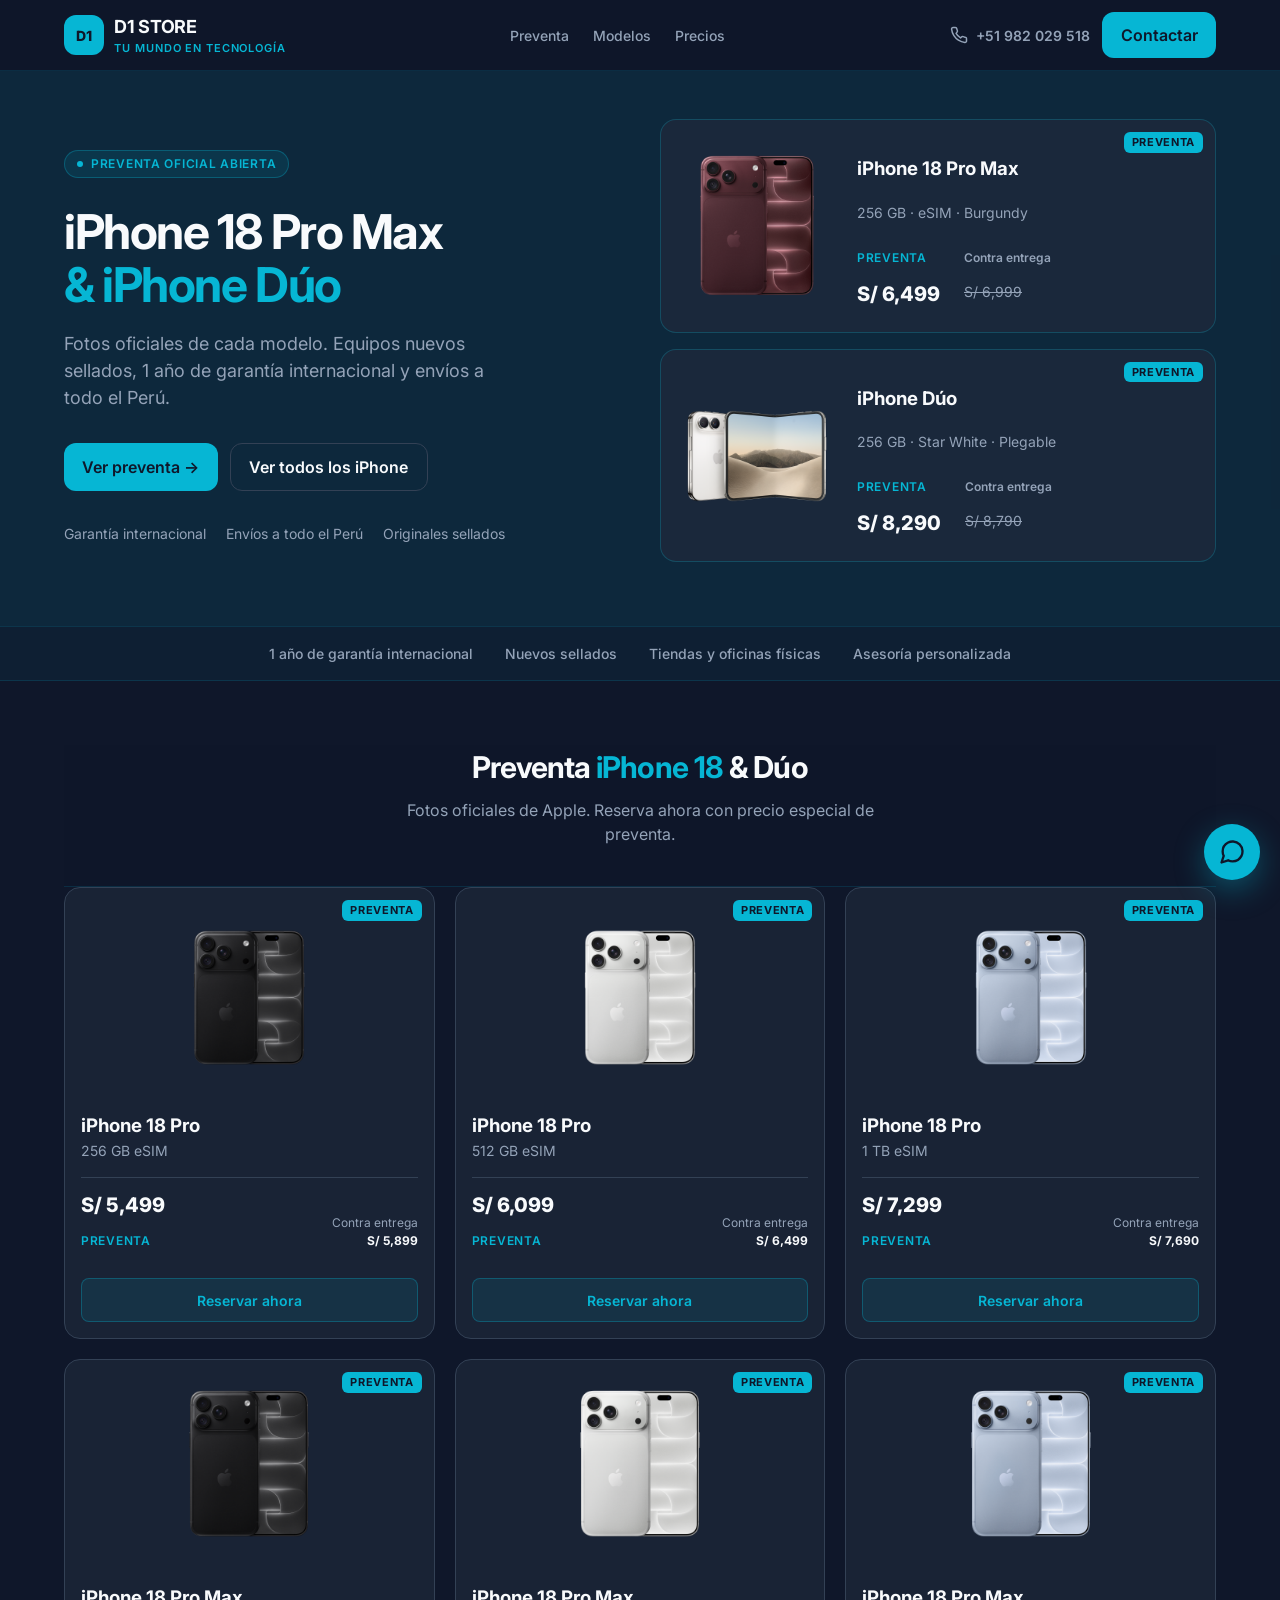
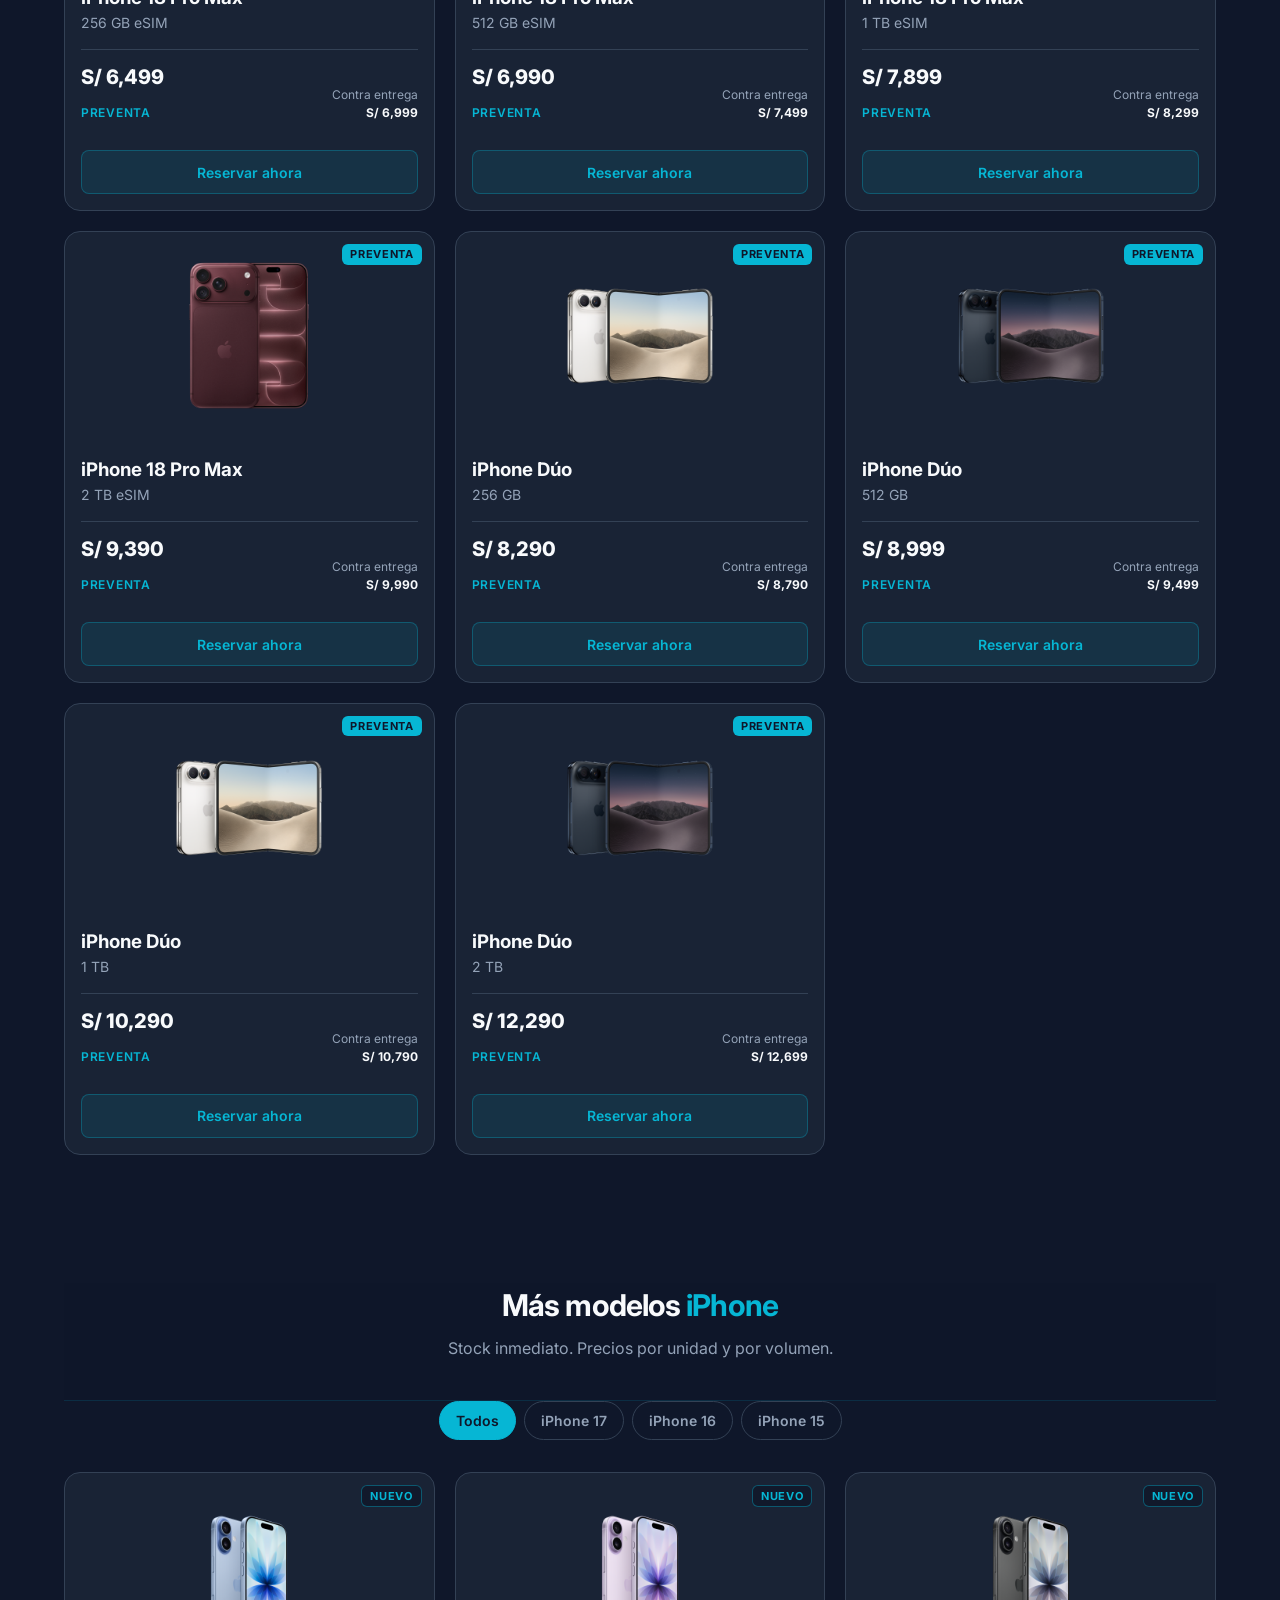
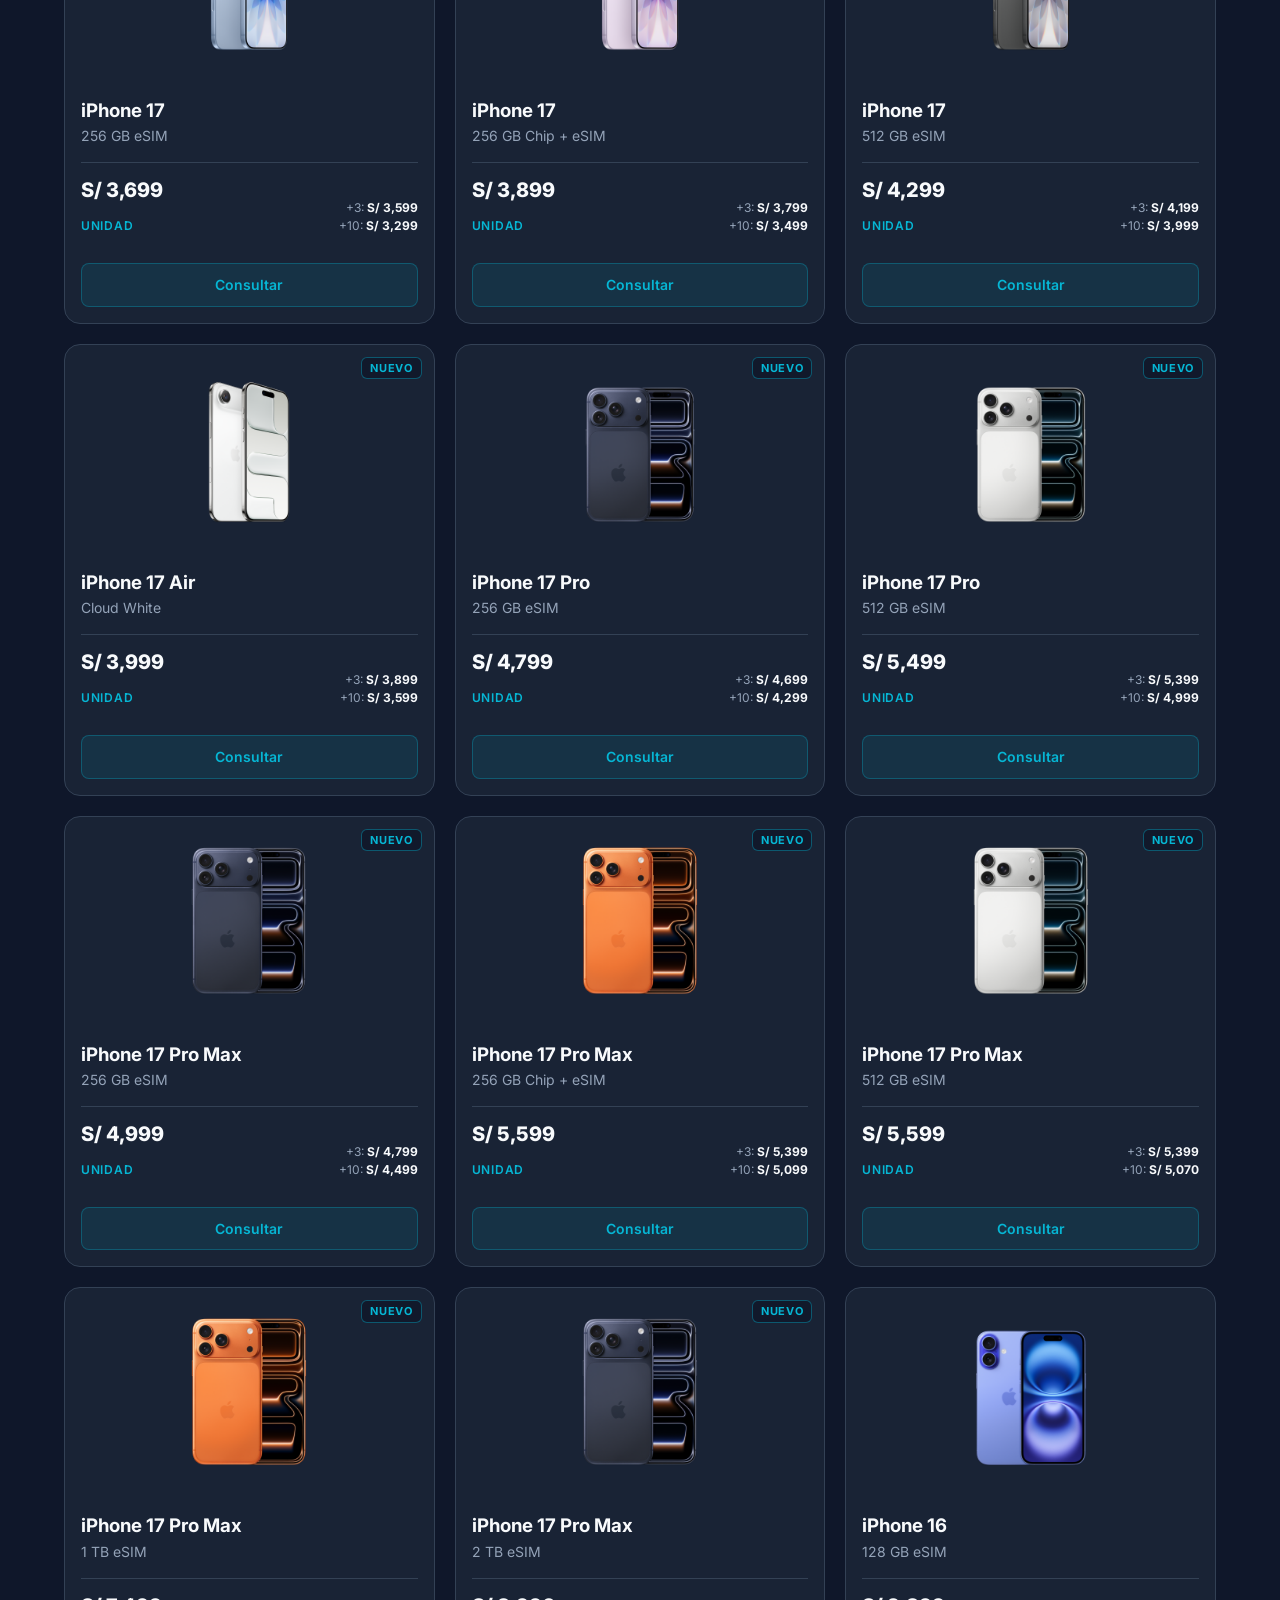
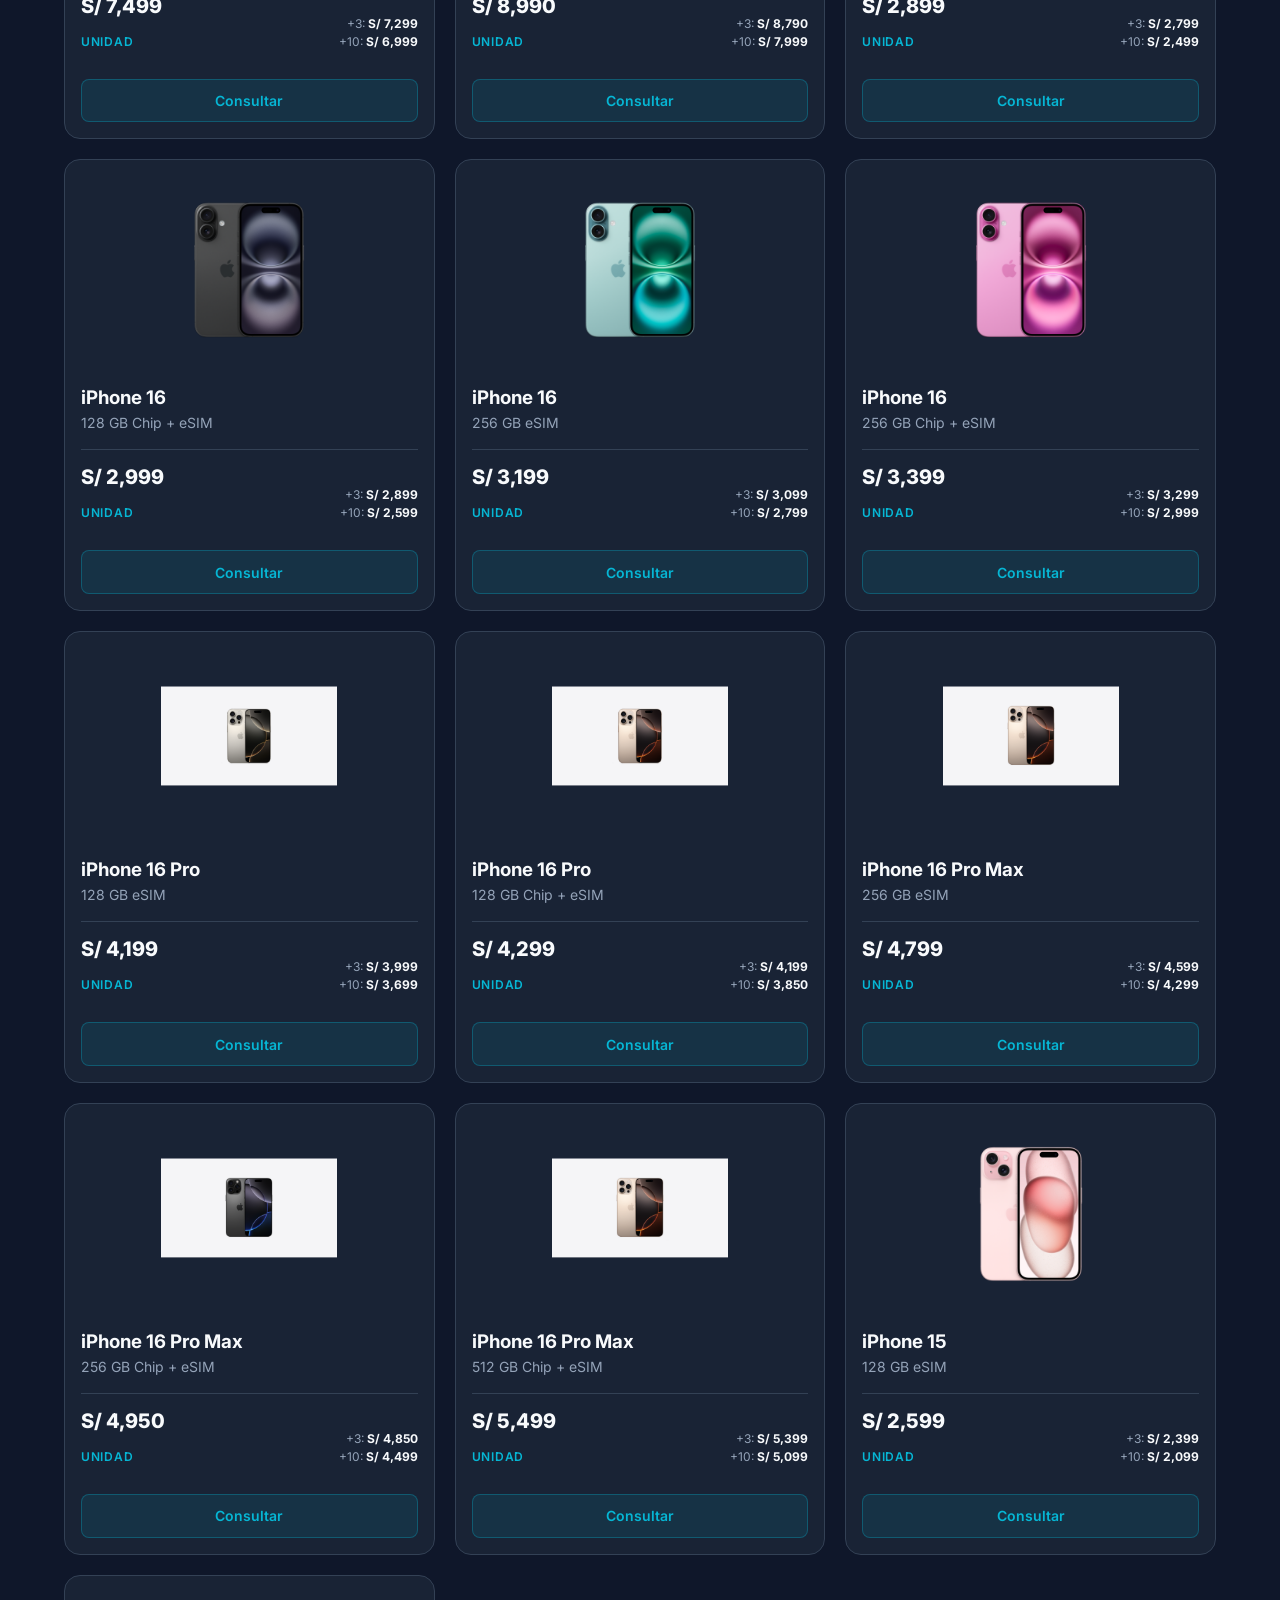
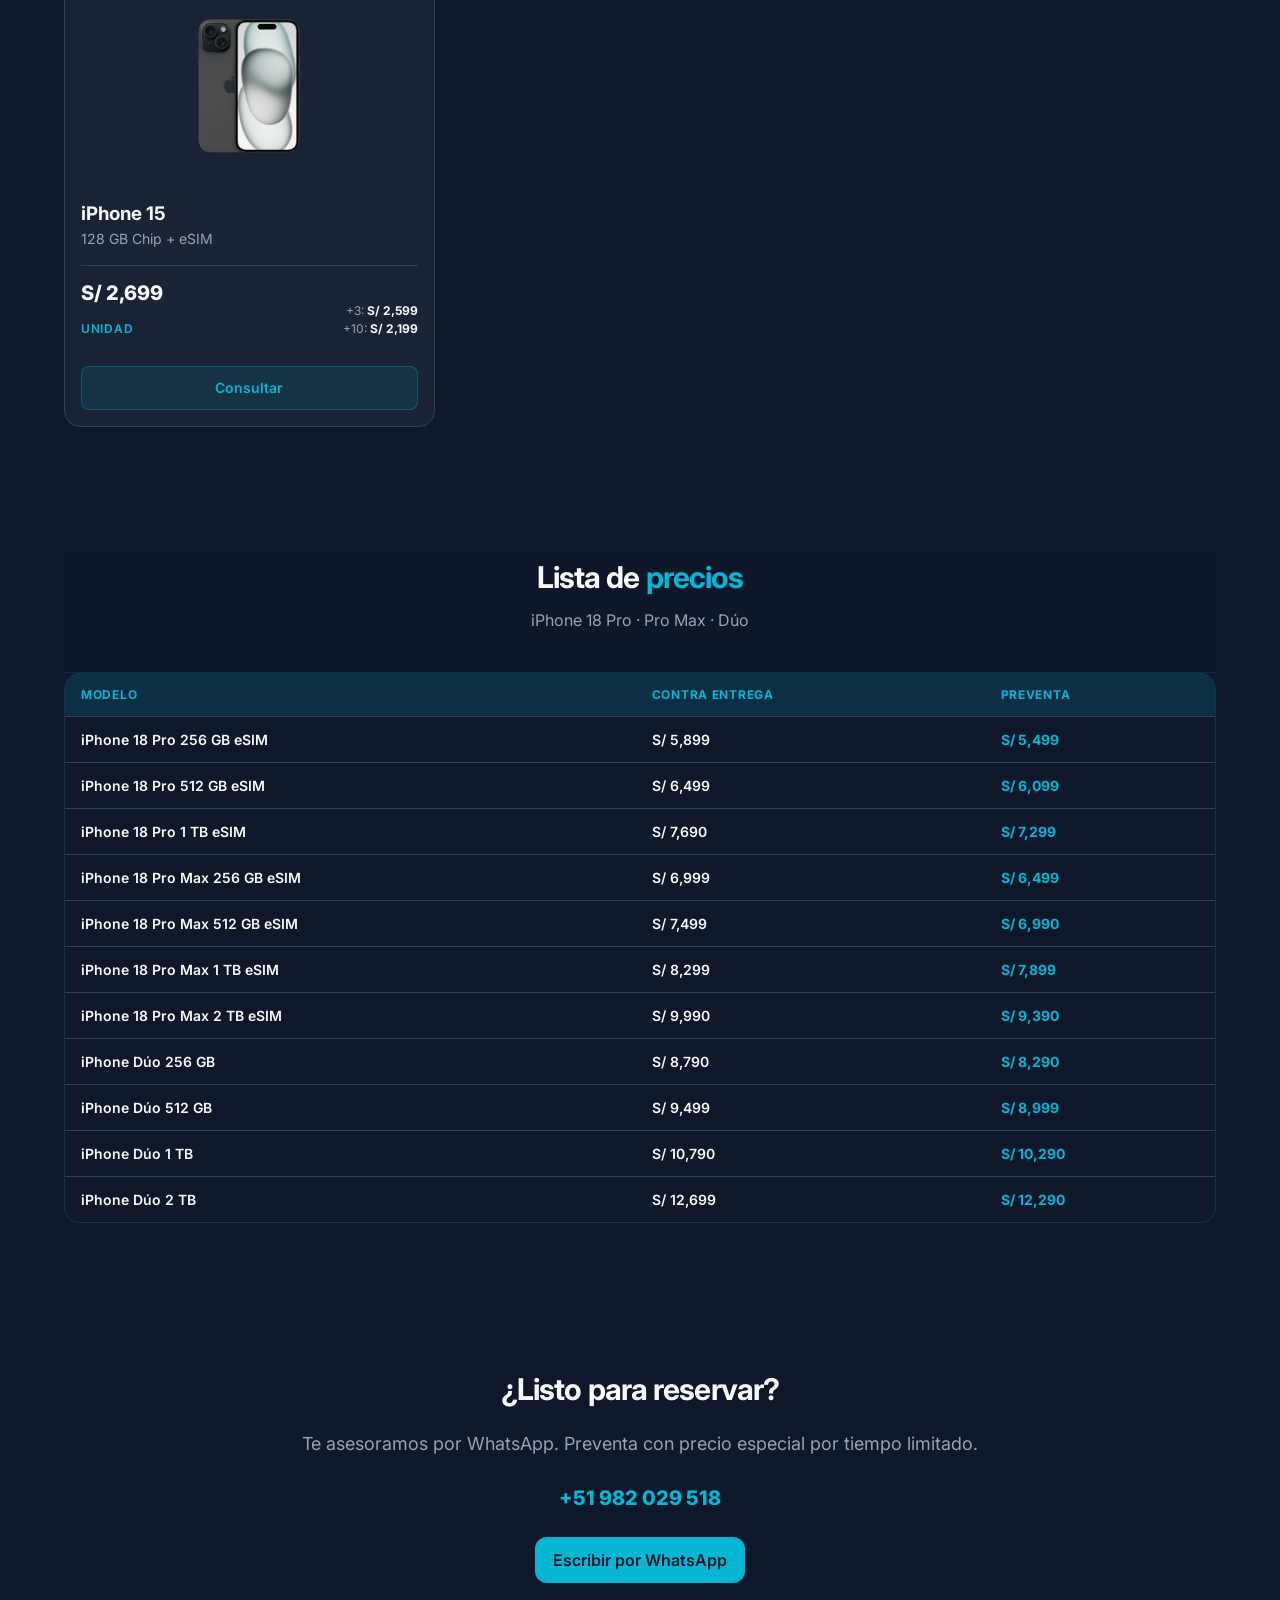
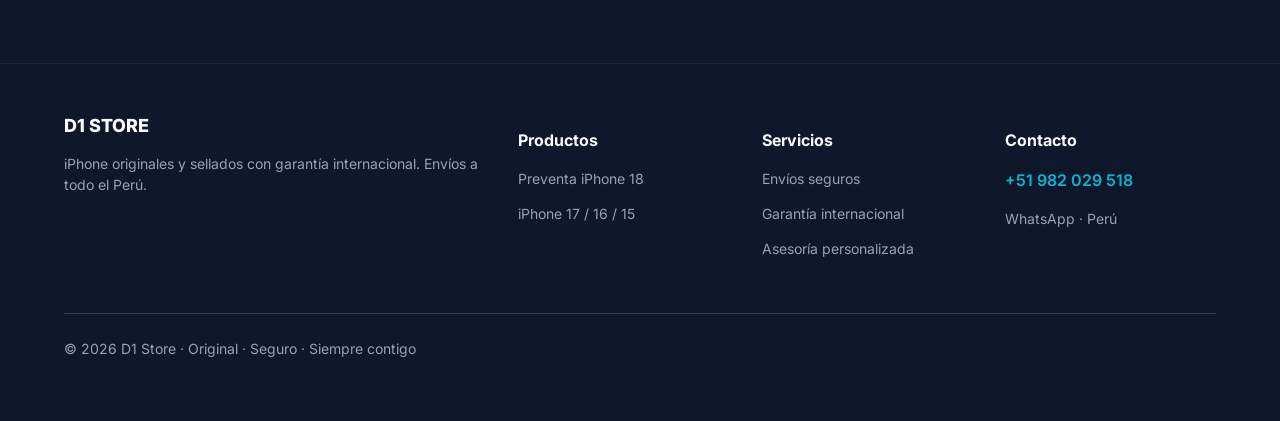
==== docs/index.html @ 34116673 "Publicar D1 Store como sitio estático en GitHub Pages index.html con catálogo, fotos y WhatsApp, lis" ====
<!DOCTYPE html>
<html lang="es">
<head>
  <meta charset="UTF-8" />
  <meta name="viewport" content="width=device-width, initial-scale=1" />
  <title>D1 Store | iPhone oficial</title>
  <meta name="description" content="Preventa iPhone 18 Pro Max e iPhone Dúo. Nuevos sellados, garantía internacional y envíos a todo el Perú." />
  <link rel="icon" href="favicon.svg" />
  <meta property="og:title" content="D1 Store — Preventa iPhone 18" />
  <meta property="og:description" content="Preventa iPhone 18 Pro Max e iPhone Dúo. WhatsApp +51 982 029 518." />
  <meta property="og:image" content="https://alipioralo-ai.github.io/d1-store/og.jpg" />
  <meta property="og:type" content="website" />
  <link rel="preconnect" href="https://fonts.googleapis.com" />
  <link rel="preconnect" href="https://fonts.gstatic.com" crossorigin />
  <link href="https://fonts.googleapis.com/css2?family=Inter:wght@500;600;700;800&display=swap" rel="stylesheet" />
  <style>
    :root {
      --bg: #0f172a;
      --fg: #f8fafc;
      --primary: #06b6d4;
      --muted: #94a3b8;
      --surface: #1e293b;
      --border: #334155;
      --radius: 0.875rem;
    }
    * { box-sizing: border-box; }
    html { scroll-behavior: smooth; }
    body {
      margin: 0;
      background: var(--bg);
      color: var(--fg);
      font-family: Inter, ui-sans-serif, system-ui, sans-serif;
      line-height: 1.5;
    }
    a { color: inherit; text-decoration: none; }
    button { font: inherit; cursor: pointer; }
    img { max-width: 100%; display: block; }
    .wrap { width: min(1152px, calc(100% - 2rem)); margin-inline: auto; }
    header {
      position: sticky; top: 0; z-index: 40;
      border-bottom: 1px solid color-mix(in srgb, var(--primary) 15%, transparent);
      background: color-mix(in srgb, var(--bg) 85%, transparent);
      backdrop-filter: blur(16px);
    }
    nav { display: flex; align-items: center; justify-content: space-between; gap: 1rem; padding: 0.75rem 0; }
    .brand { display: flex; align-items: center; gap: 0.65rem; }
    .logo {
      width: 40px; height: 40px; border-radius: 12px;
      background: var(--primary); color: var(--bg);
      display: grid; place-items: center; font-weight: 800; font-size: 14px;
    }
    .brand strong { display: block; font-size: 1.125rem; letter-spacing: -0.02em; }
    .brand small {
      display: block; font-size: 11px; font-weight: 600;
      letter-spacing: 0.08em; text-transform: uppercase; color: var(--primary);
    }
    .links { display: none; gap: 1.5rem; font-size: 14px; font-weight: 500; color: var(--muted); }
    .links a:hover { color: var(--primary); }
    .nav-right { display: flex; align-items: center; gap: 0.75rem; }
    .phone-link { display: none; align-items: center; gap: 0.5rem; font-size: 14px; font-weight: 600; color: var(--muted); }
    .phone-link:hover { color: var(--primary); }
    .btn {
      display: inline-flex; align-items: center; justify-content: center; gap: 0.5rem;
      border-radius: 12px; padding: 0.7rem 1.15rem; font-weight: 600; border: 0;
    }
    .btn-primary { background: var(--primary); color: var(--bg); }
    .btn-outline { border: 1px solid var(--border); background: transparent; color: var(--fg); }
    .hero { position: relative; overflow: hidden; padding: 3rem 0 4rem; }
    .hero::before {
      content: ""; position: absolute; inset: 0;
      background: color-mix(in srgb, var(--primary) 10%, transparent); pointer-events: none;
    }
    .hero-grid { position: relative; display: grid; gap: 2.5rem; align-items: center; }
    .pill {
      display: inline-flex; align-items: center; gap: 0.5rem;
      border: 1px solid color-mix(in srgb, var(--primary) 30%, transparent);
      background: color-mix(in srgb, var(--primary) 10%, transparent);
      color: var(--primary); border-radius: 999px; padding: 0.25rem 0.75rem;
      font-size: 12px; font-weight: 600; letter-spacing: 0.06em; text-transform: uppercase;
    }
    .dot { width: 6px; height: 6px; border-radius: 50%; background: var(--primary); }
    h1 { font-size: clamp(2rem, 5vw, 3rem); line-height: 1.1; letter-spacing: -0.03em; margin: 1rem 0; }
    h1 span { display: block; color: var(--primary); }
    .lede { max-width: 28rem; color: var(--muted); font-size: 1.125rem; }
    .hero-actions { display: flex; flex-wrap: wrap; gap: 0.75rem; margin: 2rem 0; }
    .trust-list { display: flex; flex-wrap: wrap; gap: 0.5rem 1.25rem; padding: 0; margin: 0; list-style: none; color: var(--muted); font-size: 14px; }
    .trust-list li { display: flex; align-items: center; gap: 0.4rem; }
    .hero-cards { display: grid; gap: 1rem; }
    .hero-card {
      position: relative; overflow: hidden; border-radius: 1rem;
      border: 1px solid color-mix(in srgb, var(--primary) 25%, transparent);
      background: color-mix(in srgb, var(--surface) 80%, transparent);
      display: flex; align-items: center;
    }
    .hero-card img { height: 160px; width: auto; object-fit: contain; padding: 0.75rem; }
    .hero-card .info { padding: 1rem 3rem 1rem 0.25rem; }
    .badge {
      position: absolute; right: 12px; top: 12px; z-index: 2;
      border-radius: 6px; padding: 2px 8px; font-size: 11px; font-weight: 700;
      letter-spacing: 0.06em; text-transform: uppercase; background: var(--primary); color: var(--bg);
    }
    .badge.nuevo {
      background: color-mix(in srgb, var(--bg) 80%, transparent);
      color: var(--primary); border: 1px solid color-mix(in srgb, var(--primary) 40%, transparent);
    }
    .price-row { display: flex; flex-wrap: wrap; gap: 1.5rem; }
    .kicker { font-size: 12px; font-weight: 600; letter-spacing: 0.06em; text-transform: uppercase; color: var(--primary); }
    .price { font-size: 1.25rem; font-weight: 800; margin: 0; }
    .strike { color: var(--muted); text-decoration: line-through; font-size: 14px; }
    .bar {
      border-block: 1px solid color-mix(in srgb, var(--primary) 15%, transparent);
      background: color-mix(in srgb, var(--primary) 5%, transparent);
      padding: 1rem 0;
    }
    .bar-inner { display: flex; flex-wrap: wrap; justify-content: center; gap: 0.75rem 2rem; font-size: 14px; font-weight: 500; color: var(--muted); }
    .bar-inner span { display: flex; align-items: center; gap: 0.5rem; }
    section { padding: 4rem 0; }
    .center { text-align: center; }
    h2 { font-size: 1.875rem; letter-spacing: -0.03em; margin: 0 0 0.5rem; }
    h2 span { color: var(--primary); }
    .sub { color: var(--muted); max-width: 32rem; margin: 0 auto 2.5rem; }
    .grid { display: grid; grid-template-columns: 1fr; gap: 1.25rem; }
    .card {
      position: relative; display: flex; flex-direction: column;
      overflow: hidden; border-radius: 1rem; border: 1px solid var(--border);
      background: color-mix(in srgb, var(--surface) 70%, transparent);
    }
    .card:hover { border-color: color-mix(in srgb, var(--primary) 40%, transparent); }
    .card-img { height: 208px; display: grid; place-items: center; }
    .card-img img { height: 176px; width: auto; object-fit: contain; }
    .card-body { padding: 1rem; display: flex; flex-direction: column; flex: 1; }
    .card h3 { margin: 0; }
    .card .spec { color: var(--muted); font-size: 14px; margin: 0 0 1rem; }
    .card-foot {
      margin-top: auto; display: flex; justify-content: space-between; align-items: flex-end;
      border-top: 1px solid var(--border); padding-top: 0.75rem;
    }
    .tiny { font-size: 12px; color: var(--muted); text-align: right; }
    .consult {
      margin-top: 1rem; display: block; text-align: center; border-radius: 8px; padding: 0.65rem;
      border: 1px solid color-mix(in srgb, var(--primary) 30%, transparent);
      background: color-mix(in srgb, var(--primary) 10%, transparent);
      color: var(--primary); font-size: 14px; font-weight: 600;
    }
    .consult:hover { background: var(--primary); color: var(--bg); }
    .tabs { display: flex; flex-wrap: wrap; justify-content: center; gap: 0.5rem; margin-bottom: 2rem; }
    .tab {
      border-radius: 999px; padding: 0.5rem 1rem; font-size: 14px; font-weight: 600;
      border: 1px solid var(--border); background: transparent; color: var(--muted);
    }
    .tab.on { background: var(--primary); color: var(--bg); border-color: var(--primary); }
    .table-wrap { overflow-x: auto; border-radius: 1rem; border: 1px solid color-mix(in srgb, var(--primary) 20%, transparent); }
    table { width: 100%; min-width: 640px; border-collapse: collapse; text-align: left; font-size: 14px; }
    th {
      background: color-mix(in srgb, var(--primary) 15%, transparent);
      color: var(--primary); text-transform: uppercase; letter-spacing: 0.06em; font-size: 12px;
      padding: 0.75rem 1rem;
    }
    td { padding: 0.75rem 1rem; border-top: 1px solid var(--border); color: var(--muted); }
    td.strong { color: var(--fg); font-weight: 600; }
    td.cyan { color: var(--primary); font-weight: 700; }
    .cta { text-align: center; padding: 5rem 1rem; }
    .cta p { color: var(--muted); font-size: 1.125rem; }
    .wa-big { display: inline-flex; align-items: center; gap: 0.5rem; font-size: 1.25rem; font-weight: 800; color: var(--primary); margin: 0.5rem 0 1.5rem; }
    footer { border-top: 1px solid color-mix(in srgb, var(--primary) 10%, transparent); padding: 3rem 0; }
    .foot { display: grid; gap: 2rem; }
    footer .muted { color: var(--muted); font-size: 14px; }
    .copy { margin-top: 2.5rem; padding-top: 1.5rem; border-top: 1px solid var(--border); color: var(--muted); font-size: 14px; }
    .float {
      position: fixed; right: 1.25rem; bottom: 1.25rem; z-index: 50;
      width: 56px; height: 56px; border-radius: 50%;
      background: var(--primary); color: var(--bg);
      display: grid; place-items: center; box-shadow: 0 10px 30px color-mix(in srgb, var(--primary) 35%, transparent);
    }
    .icon { width: 18px; height: 18px; fill: none; stroke: currentColor; stroke-width: 2; stroke-linecap: round; stroke-linejoin: round; }
    @media (min-width: 640px) {
      .grid { grid-template-columns: 1fr 1fr; }
      .hero-card img { height: 192px; }
    }
    @media (min-width: 768px) {
      .links, .phone-link { display: flex; }
      .foot { grid-template-columns: 2fr 1fr 1fr 1fr; }
    }
    @media (min-width: 1024px) {
      .hero-grid { grid-template-columns: 1fr 1fr; }
      .grid { grid-template-columns: 1fr 1fr 1fr; }
    }
    @media (prefers-reduced-motion: reduce) {
      html { scroll-behavior: auto; }
    }
  </style>
</head>
<body>
  <header>
    <nav class="wrap">
      <a class="brand" href="#inicio">
        <span class="logo">D1</span>
        <span>
          <strong>D1 STORE</strong>
          <small>Tu mundo en tecnología</small>
        </span>
      </a>
      <div class="links">
        <a href="#preventa">Preventa</a>
        <a href="#modelos">Modelos</a>
        <a href="#precios">Precios</a>
      </div>
      <div class="nav-right">
        <a class="phone-link" href="https://wa.me/51982029518?text=Hola%2C%20quiero%20informaci%C3%B3n%20sobre%20la%20preventa%20del%20iPhone%2018%20Pro%20Max%20%2F%20iPhone%20D%C3%BAo" target="_blank" rel="noopener">
          <svg class="icon" viewBox="0 0 24 24"><path d="M22 16.92v3a2 2 0 0 1-2.18 2 19.79 19.79 0 0 1-8.63-3.07 19.5 19.5 0 0 1-6-6 19.79 19.79 0 0 1-3.07-8.67A2 2 0 0 1 4.11 2h3a2 2 0 0 1 2 1.72c.13.81.36 1.6.7 2.34a2 2 0 0 1-.45 2.11L8.09 9.91a16 16 0 0 0 6 6l1.27-1.27a2 2 0 0 1 2.11-.45c.74.34 1.53.57 2.34.7A2 2 0 0 1 22 16.92z"/></svg>
          +51 982 029 518
        </a>
        <a class="btn btn-primary" href="https://wa.me/51982029518?text=Hola%2C%20quiero%20informaci%C3%B3n%20sobre%20la%20preventa%20del%20iPhone%2018%20Pro%20Max%20%2F%20iPhone%20D%C3%BAo" target="_blank" rel="noopener">Contactar</a>
      </div>
    </nav>
  </header>

  <section class="hero" id="inicio">
    <div class="wrap hero-grid">
      <div>
        <p class="pill"><span class="dot"></span> Preventa oficial abierta</p>
        <h1>iPhone 18 Pro Max<span>& iPhone Dúo</span></h1>
        <p class="lede">Fotos oficiales de cada modelo. Equipos nuevos sellados, 1 año de garantía internacional y envíos a todo el Perú.</p>
        <div class="hero-actions">
          <a class="btn btn-primary" href="#preventa">Ver preventa →</a>
          <a class="btn btn-outline" href="#modelos">Ver todos los iPhone</a>
        </div>
        <ul class="trust-list">
          <li>Garantía internacional</li>
          <li>Envíos a todo el Perú</li>
          <li>Originales sellados</li>
        </ul>
      </div>
      <div class="hero-cards">
        <article class="hero-card">
          <span class="badge">Preventa</span>
          <img src="phones/18-pro-max-burgundy.png" alt="iPhone 18 Pro Max burgundy" />
          <div class="info">
            <h3>iPhone 18 Pro Max</h3>
            <p class="spec" style="color:var(--muted);font-size:14px">256 GB · eSIM · Burgundy</p>
            <div class="price-row">
              <div><p class="kicker">Preventa</p><p class="price">S/ 6,499</p></div>
              <div><p class="kicker" style="color:var(--muted);text-transform:none;letter-spacing:0">Contra entrega</p><p class="strike">S/ 6,999</p></div>
            </div>
          </div>
        </article>
        <article class="hero-card">
          <span class="badge">Preventa</span>
          <img src="phones/duo-star-white.png" alt="iPhone Dúo Star White" />
          <div class="info">
            <h3>iPhone Dúo</h3>
            <p class="spec" style="color:var(--muted);font-size:14px">256 GB · Star White · Plegable</p>
            <div class="price-row">
              <div><p class="kicker">Preventa</p><p class="price">S/ 8,290</p></div>
              <div><p class="kicker" style="color:var(--muted);text-transform:none;letter-spacing:0">Contra entrega</p><p class="strike">S/ 8,790</p></div>
            </div>
          </div>
        </article>
      </div>
    </div>
  </section>

  <div class="bar">
    <div class="wrap bar-inner">
      <span>1 año de garantía internacional</span>
      <span>Nuevos sellados</span>
      <span>Tiendas y oficinas físicas</span>
      <span>Asesoría personalizada</span>
    </div>
  </div>

  <section id="preventa">
    <div class="wrap">
      <header class="center">
        <h2>Preventa <span>iPhone 18</span> & Dúo</h2>
        <p class="sub">Fotos oficiales de Apple. Reserva ahora con precio especial de preventa.</p>
      </header>
      <div class="grid" id="preventa-grid"></div>
    </div>
  </section>

  <section id="modelos" style="background:var(--bg)">
    <div class="wrap">
      <header class="center">
        <h2>Más modelos <span>iPhone</span></h2>
        <p class="sub">Stock inmediato. Precios por unidad y por volumen.</p>
      </header>
      <div class="tabs" id="tabs">
        <button class="tab on" data-tab="all" type="button">Todos</button>
        <button class="tab" data-tab="17" type="button">iPhone 17</button>
        <button class="tab" data-tab="16" type="button">iPhone 16</button>
        <button class="tab" data-tab="15" type="button">iPhone 15</button>
      </div>
      <div class="grid" id="catalog-grid"></div>
    </div>
  </section>

  <section id="precios">
    <div class="wrap">
      <header class="center">
        <h2>Lista de <span>precios</span></h2>
        <p class="sub">iPhone 18 Pro · Pro Max · Dúo</p>
      </header>
      <div class="table-wrap">
        <table>
          <thead>
            <tr><th>Modelo</th><th>Contra entrega</th><th>Preventa</th></tr>
          </thead>
          <tbody id="price-rows"></tbody>
        </table>
      </div>
    </div>
  </section>

  <section class="cta" id="contacto">
    <h2>¿Listo para reservar?</h2>
    <p>Te asesoramos por WhatsApp. Preventa con precio especial por tiempo limitado.</p>
    <a class="wa-big" href="https://wa.me/51982029518?text=Hola%2C%20quiero%20informaci%C3%B3n%20sobre%20la%20preventa%20del%20iPhone%2018%20Pro%20Max%20%2F%20iPhone%20D%C3%BAo" target="_blank" rel="noopener">+51 982 029 518</a>
    <div>
      <a class="btn btn-primary" href="https://wa.me/51982029518?text=Hola%2C%20quiero%20informaci%C3%B3n%20sobre%20la%20preventa%20del%20iPhone%2018%20Pro%20Max%20%2F%20iPhone%20D%C3%BAo" target="_blank" rel="noopener">Escribir por WhatsApp</a>
    </div>
  </section>

  <footer>
    <div class="wrap">
      <div class="foot">
        <div>
          <p style="font-size:1.125rem;font-weight:800;margin:0 0 0.5rem">D1 STORE</p>
          <p class="muted">iPhone originales y sellados con garantía internacional. Envíos a todo el Perú.</p>
        </div>
        <div>
          <p style="font-weight:700">Productos</p>
          <p class="muted"><a href="#preventa">Preventa iPhone 18</a></p>
          <p class="muted"><a href="#modelos">iPhone 17 / 16 / 15</a></p>
        </div>
        <div>
          <p style="font-weight:700">Servicios</p>
          <p class="muted">Envíos seguros</p>
          <p class="muted">Garantía internacional</p>
          <p class="muted">Asesoría personalizada</p>
        </div>
        <div>
          <p style="font-weight:700">Contacto</p>
          <p><a href="https://wa.me/51982029518?text=Hola%2C%20quiero%20informaci%C3%B3n%20sobre%20la%20preventa%20del%20iPhone%2018%20Pro%20Max%20%2F%20iPhone%20D%C3%BAo" target="_blank" rel="noopener" style="color:var(--primary);font-weight:600">+51 982 029 518</a></p>
          <p class="muted">WhatsApp · Perú</p>
        </div>
      </div>
      <p class="copy">© 2026 D1 Store · Original · Seguro · Siempre contigo</p>
    </div>
  </footer>

  <a class="float" href="https://wa.me/51982029518?text=Hola%2C%20quiero%20informaci%C3%B3n%20sobre%20la%20preventa%20del%20iPhone%2018%20Pro%20Max%20%2F%20iPhone%20D%C3%BAo" target="_blank" rel="noopener" aria-label="WhatsApp +51 982 029 518">
    <svg class="icon" style="width:28px;height:28px" viewBox="0 0 24 24"><path d="M21 11.5a8.38 8.38 0 0 1-.9 3.8 8.5 8.5 0 0 1-7.6 4.7 8.38 8.38 0 0 1-3.8-.9L3 21l1.9-5.7a8.38 8.38 0 0 1-.9-3.8 8.5 8.5 0 0 1 4.7-7.6 8.38 8.38 0 0 1 3.8-.9h.5a8.48 8.48 0 0 1 8 8v.5z"/></svg>
  </a>

  <script>
    const PRODUCTS = [
      { series:"18", name:"iPhone 18 Pro", storage:"256 GB eSIM", image:"phones/18-pro-black.png", tag:"preventa", preventa:5499, contra:5899 },
      { series:"18", name:"iPhone 18 Pro", storage:"512 GB eSIM", image:"phones/18-pro-silver.png", tag:"preventa", preventa:6099, contra:6499 },
      { series:"18", name:"iPhone 18 Pro", storage:"1 TB eSIM", image:"phones/18-pro-glacier.png", tag:"preventa", preventa:7299, contra:7690 },
      { series:"18", name:"iPhone 18 Pro Max", storage:"256 GB eSIM", image:"phones/18-pro-max-black.png", tag:"preventa", preventa:6499, contra:6999 },
      { series:"18", name:"iPhone 18 Pro Max", storage:"512 GB eSIM", image:"phones/18-pro-max-silver.png", tag:"preventa", preventa:6990, contra:7499 },
      { series:"18", name:"iPhone 18 Pro Max", storage:"1 TB eSIM", image:"phones/18-pro-max-glacier.png", tag:"preventa", preventa:7899, contra:8299 },
      { series:"18", name:"iPhone 18 Pro Max", storage:"2 TB eSIM", image:"phones/18-pro-max-burgundy.png", tag:"preventa", preventa:9390, contra:9990 },
      { series:"duo", name:"iPhone Dúo", storage:"256 GB", image:"phones/duo-star-white.png", tag:"preventa", preventa:8290, contra:8790 },
      { series:"duo", name:"iPhone Dúo", storage:"512 GB", image:"phones/duo-night-sky.png", tag:"preventa", preventa:8999, contra:9499 },
      { series:"duo", name:"iPhone Dúo", storage:"1 TB", image:"phones/duo-star-white.png", tag:"preventa", preventa:10290, contra:10790 },
      { series:"duo", name:"iPhone Dúo", storage:"2 TB", image:"phones/duo-night-sky.png", tag:"preventa", preventa:12290, contra:12699 },
      { series:"17", name:"iPhone 17", storage:"256 GB eSIM", image:"phones/17-mistblue.png", tag:"nuevo", unit:3699, bulk3:3599, bulk10:3299 },
      { series:"17", name:"iPhone 17", storage:"256 GB Chip + eSIM", image:"phones/17-lavender.png", tag:"nuevo", unit:3899, bulk3:3799, bulk10:3499 },
      { series:"17", name:"iPhone 17", storage:"512 GB eSIM", image:"phones/17-black.png", tag:"nuevo", unit:4299, bulk3:4199, bulk10:3999 },
      { series:"17", name:"iPhone 17 Air", storage:"Cloud White", image:"phones/17-air-white.png", tag:"nuevo", unit:3999, bulk3:3899, bulk10:3599 },
      { series:"17", name:"iPhone 17 Pro", storage:"256 GB eSIM", image:"phones/17-pro-blue.png", tag:"nuevo", unit:4799, bulk3:4699, bulk10:4299 },
      { series:"17", name:"iPhone 17 Pro", storage:"512 GB eSIM", image:"phones/17-pro-silver.png", tag:"nuevo", unit:5499, bulk3:5399, bulk10:4999 },
      { series:"17", name:"iPhone 17 Pro Max", storage:"256 GB eSIM", image:"phones/17-pro-max-blue.png", tag:"nuevo", unit:4999, bulk3:4799, bulk10:4499 },
      { series:"17", name:"iPhone 17 Pro Max", storage:"256 GB Chip + eSIM", image:"phones/17-pro-max-orange.png", tag:"nuevo", unit:5599, bulk3:5399, bulk10:5099 },
      { series:"17", name:"iPhone 17 Pro Max", storage:"512 GB eSIM", image:"phones/17-pro-max-silver.png", tag:"nuevo", unit:5599, bulk3:5399, bulk10:5070 },
      { series:"17", name:"iPhone 17 Pro Max", storage:"1 TB eSIM", image:"phones/17-pro-max-orange.png", tag:"nuevo", unit:7499, bulk3:7299, bulk10:6999 },
      { series:"17", name:"iPhone 17 Pro Max", storage:"2 TB eSIM", image:"phones/17-pro-max-blue.png", tag:"nuevo", unit:8990, bulk3:8790, bulk10:7999 },
      { series:"16", name:"iPhone 16", storage:"128 GB eSIM", image:"phones/16-ultramarine.png", unit:2899, bulk3:2799, bulk10:2499 },
      { series:"16", name:"iPhone 16", storage:"128 GB Chip + eSIM", image:"phones/16-black.png", unit:2999, bulk3:2899, bulk10:2599 },
      { series:"16", name:"iPhone 16", storage:"256 GB eSIM", image:"phones/16-teal.png", unit:3199, bulk3:3099, bulk10:2799 },
      { series:"16", name:"iPhone 16", storage:"256 GB Chip + eSIM", image:"phones/16-pink.png", unit:3399, bulk3:3299, bulk10:2999 },
      { series:"16", name:"iPhone 16 Pro", storage:"128 GB eSIM", image:"phones/16-pro-natural.png", unit:4199, bulk3:3999, bulk10:3699 },
      { series:"16", name:"iPhone 16 Pro", storage:"128 GB Chip + eSIM", image:"phones/16-pro-desert.png", unit:4299, bulk3:4199, bulk10:3850 },
      { series:"16", name:"iPhone 16 Pro Max", storage:"256 GB eSIM", image:"phones/16-pro-max-desert.png", unit:4799, bulk3:4599, bulk10:4299 },
      { series:"16", name:"iPhone 16 Pro Max", storage:"256 GB Chip + eSIM", image:"phones/16-pro-max-black.png", unit:4950, bulk3:4850, bulk10:4499 },
      { series:"16", name:"iPhone 16 Pro Max", storage:"512 GB Chip + eSIM", image:"phones/16-pro-max-desert.png", unit:5499, bulk3:5399, bulk10:5099 },
      { series:"15", name:"iPhone 15", storage:"128 GB eSIM", image:"phones/15-pink.png", unit:2599, bulk3:2399, bulk10:2099 },
      { series:"15", name:"iPhone 15", storage:"128 GB Chip + eSIM", image:"phones/15-black.png", unit:2699, bulk3:2599, bulk10:2199 }
    ];

    const soles = (n) => "S/ " + n.toLocaleString("es-PE");
    const wa = (p) => "https://wa.me/51982029518?text=" + encodeURIComponent("Hola, quiero consultar " + p.name + " " + p.storage);

    function card(p) {
      const badge = p.tag ? `<span class="badge${p.tag === "nuevo" ? " nuevo" : ""}">${p.tag === "preventa" ? "Preventa" : "Nuevo"}</span>` : "";
      const main = p.preventa ?? p.unit ?? 0;
      const label = p.preventa ? "Preventa" : "Unidad";
      const extra = p.contra
        ? `Contra entrega<br><strong style="color:var(--fg)">${soles(p.contra)}</strong>`
        : (p.bulk3 && p.bulk10 ? `+3: <strong style="color:var(--fg)">${soles(p.bulk3)}</strong><br>+10: <strong style="color:var(--fg)">${soles(p.bulk10)}</strong>` : "");
      return `<article class="card">${badge}
        <div class="card-img"><img src="${p.image}" alt="${p.name} ${p.storage}"></div>
        <div class="card-body">
          <h3>${p.name}</h3>
          <p class="spec">${p.storage}</p>
          <div class="card-foot">
            <div><p class="price">${soles(main)}</p><p class="kicker">${label}</p></div>
            <p class="tiny">${extra}</p>
          </div>
          <a class="consult" href="${wa(p)}" target="_blank" rel="noopener">${p.preventa ? "Reservar ahora" : "Consultar"}</a>
        </div>
      </article>`;
    }

    document.getElementById("preventa-grid").innerHTML = PRODUCTS.filter((p) => p.series === "18" || p.series === "duo").map(card).join("");

    const catalog = PRODUCTS.filter((p) => p.series === "17" || p.series === "16" || p.series === "15");
    const catalogGrid = document.getElementById("catalog-grid");
    function renderCatalog(tab) {
      catalogGrid.innerHTML = catalog.filter((p) => tab === "all" || p.series === tab).map(card).join("");
    }
    renderCatalog("all");
    document.getElementById("tabs").addEventListener("click", (e) => {
      const btn = e.target.closest(".tab");
      if (!btn) return;
      document.querySelectorAll(".tab").forEach((t) => t.classList.toggle("on", t === btn));
      renderCatalog(btn.dataset.tab);
    });

    document.getElementById("price-rows").innerHTML = PRODUCTS.filter((p) => p.preventa && p.contra).map((p) =>
      `<tr><td class="strong">${p.name} ${p.storage}</td><td class="strong">${soles(p.contra)}</td><td class="cyan">${soles(p.preventa)}</td></tr>`
    ).join("");
  </script>
</body>
</html>
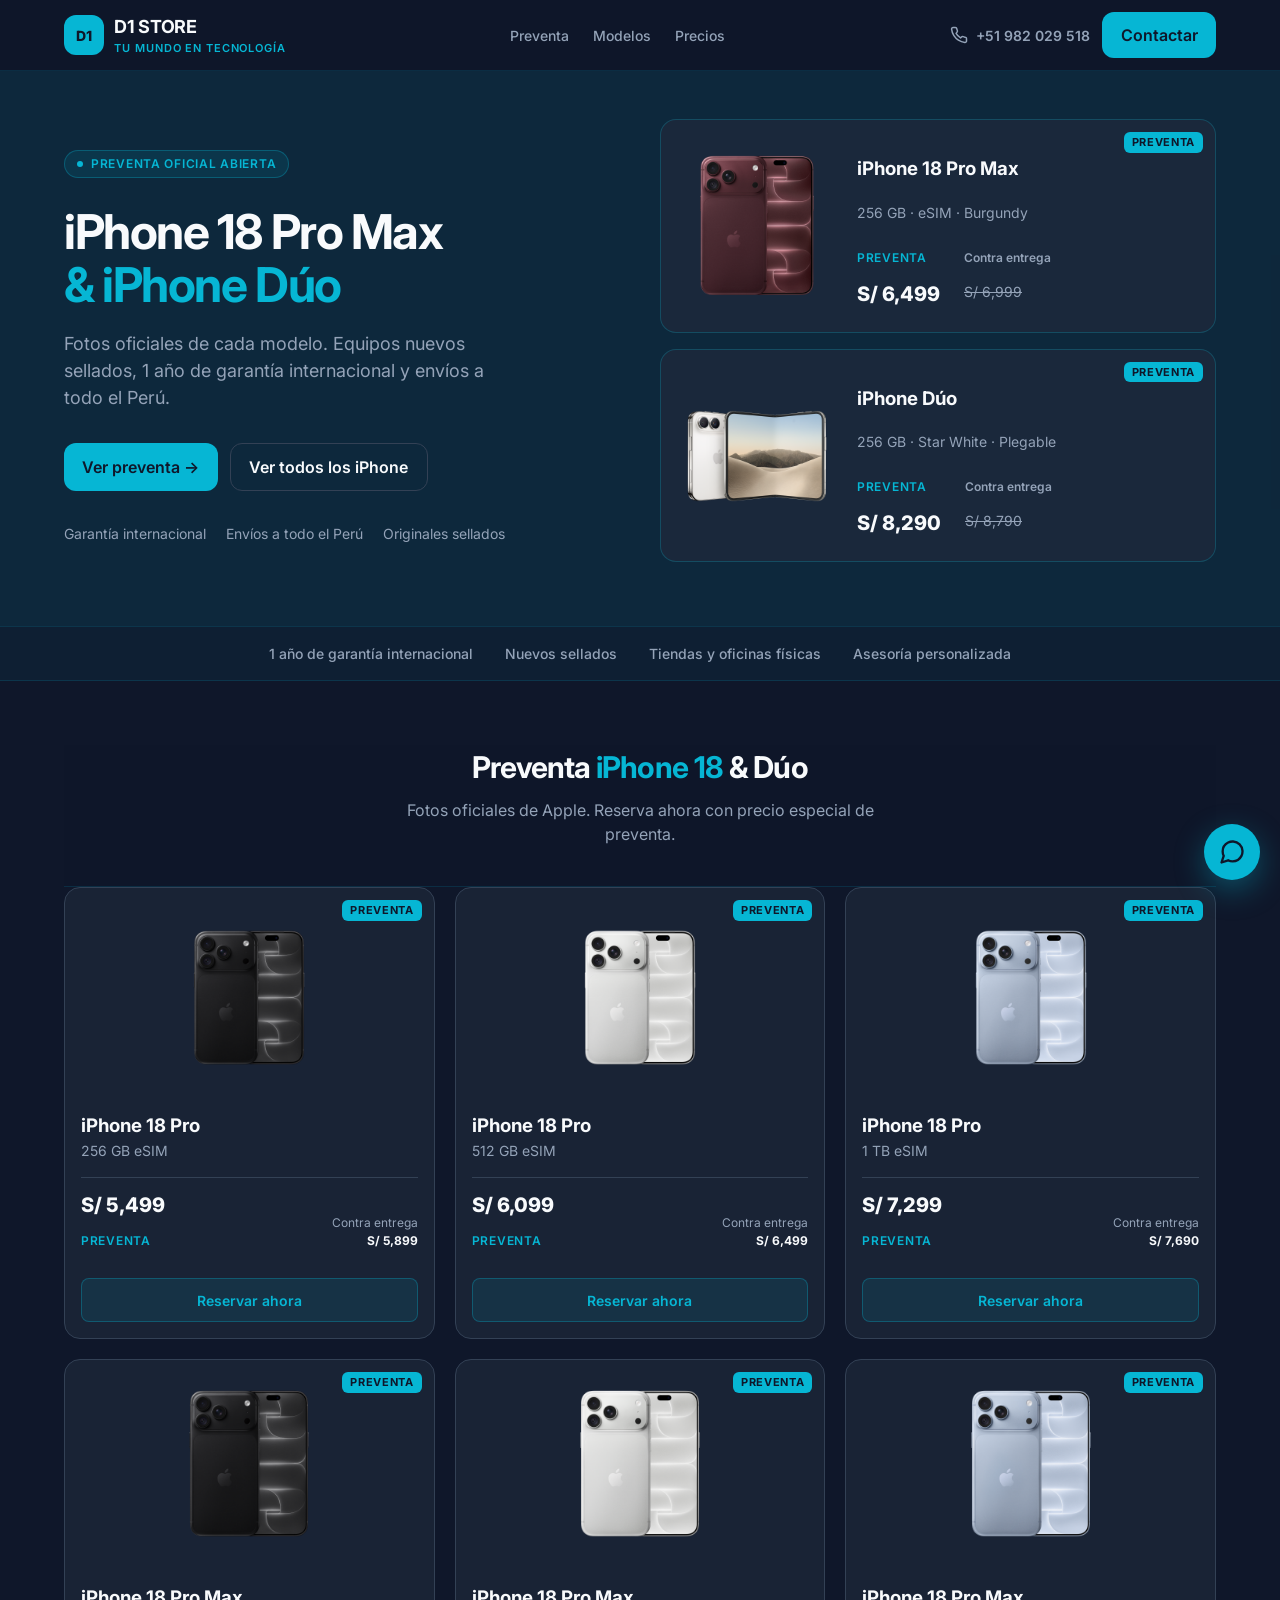
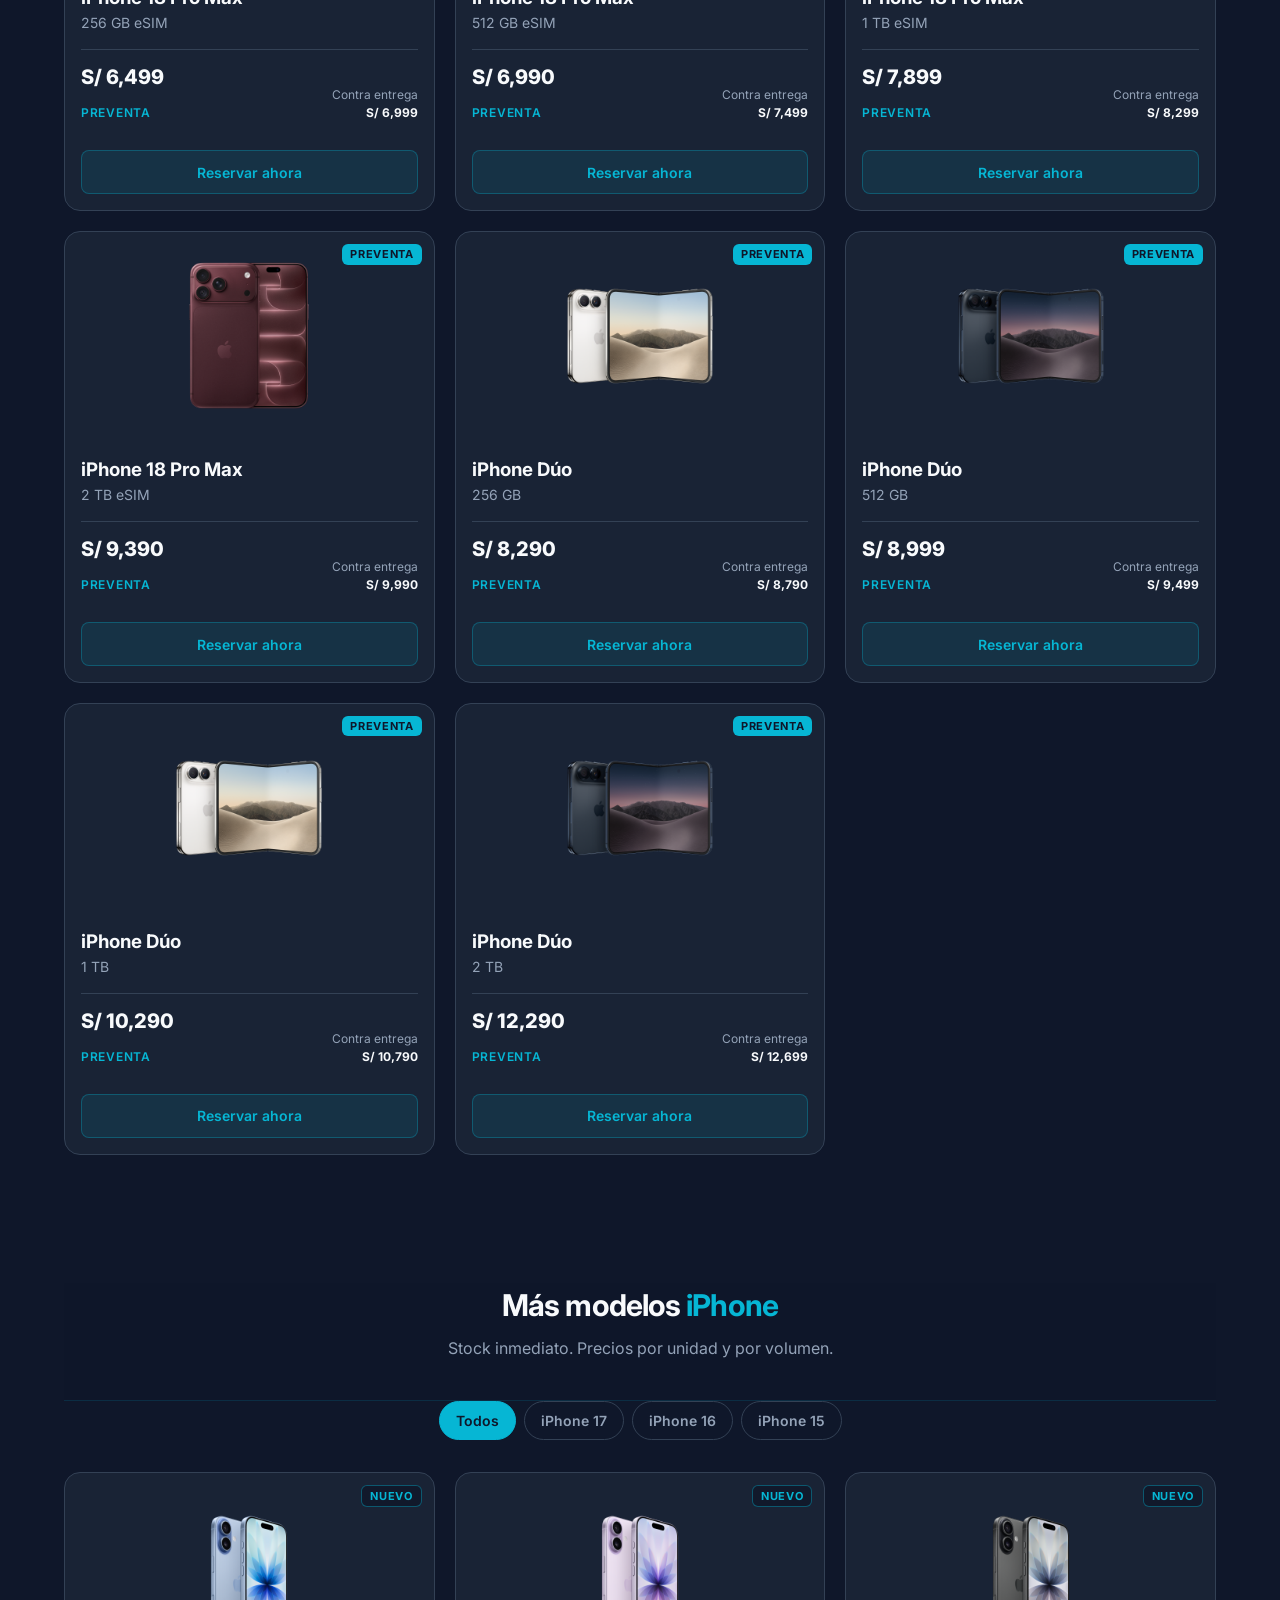
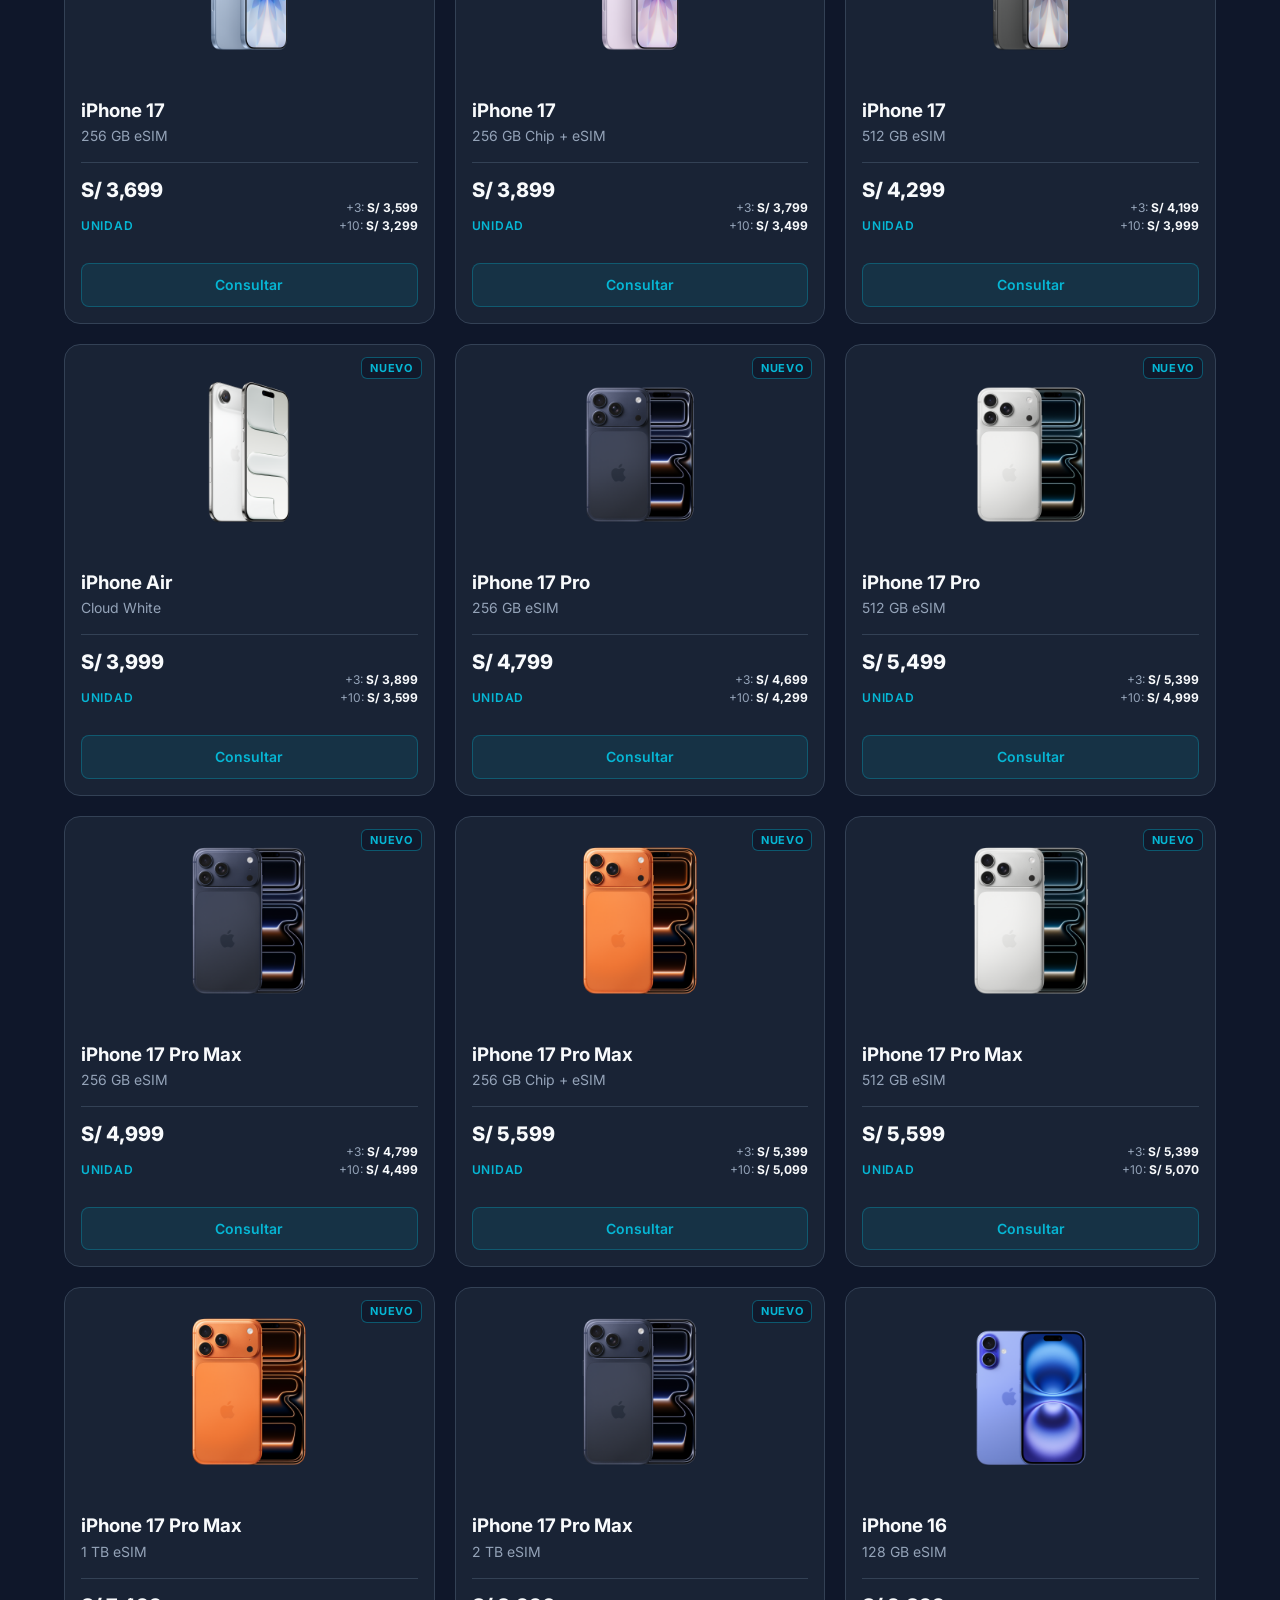
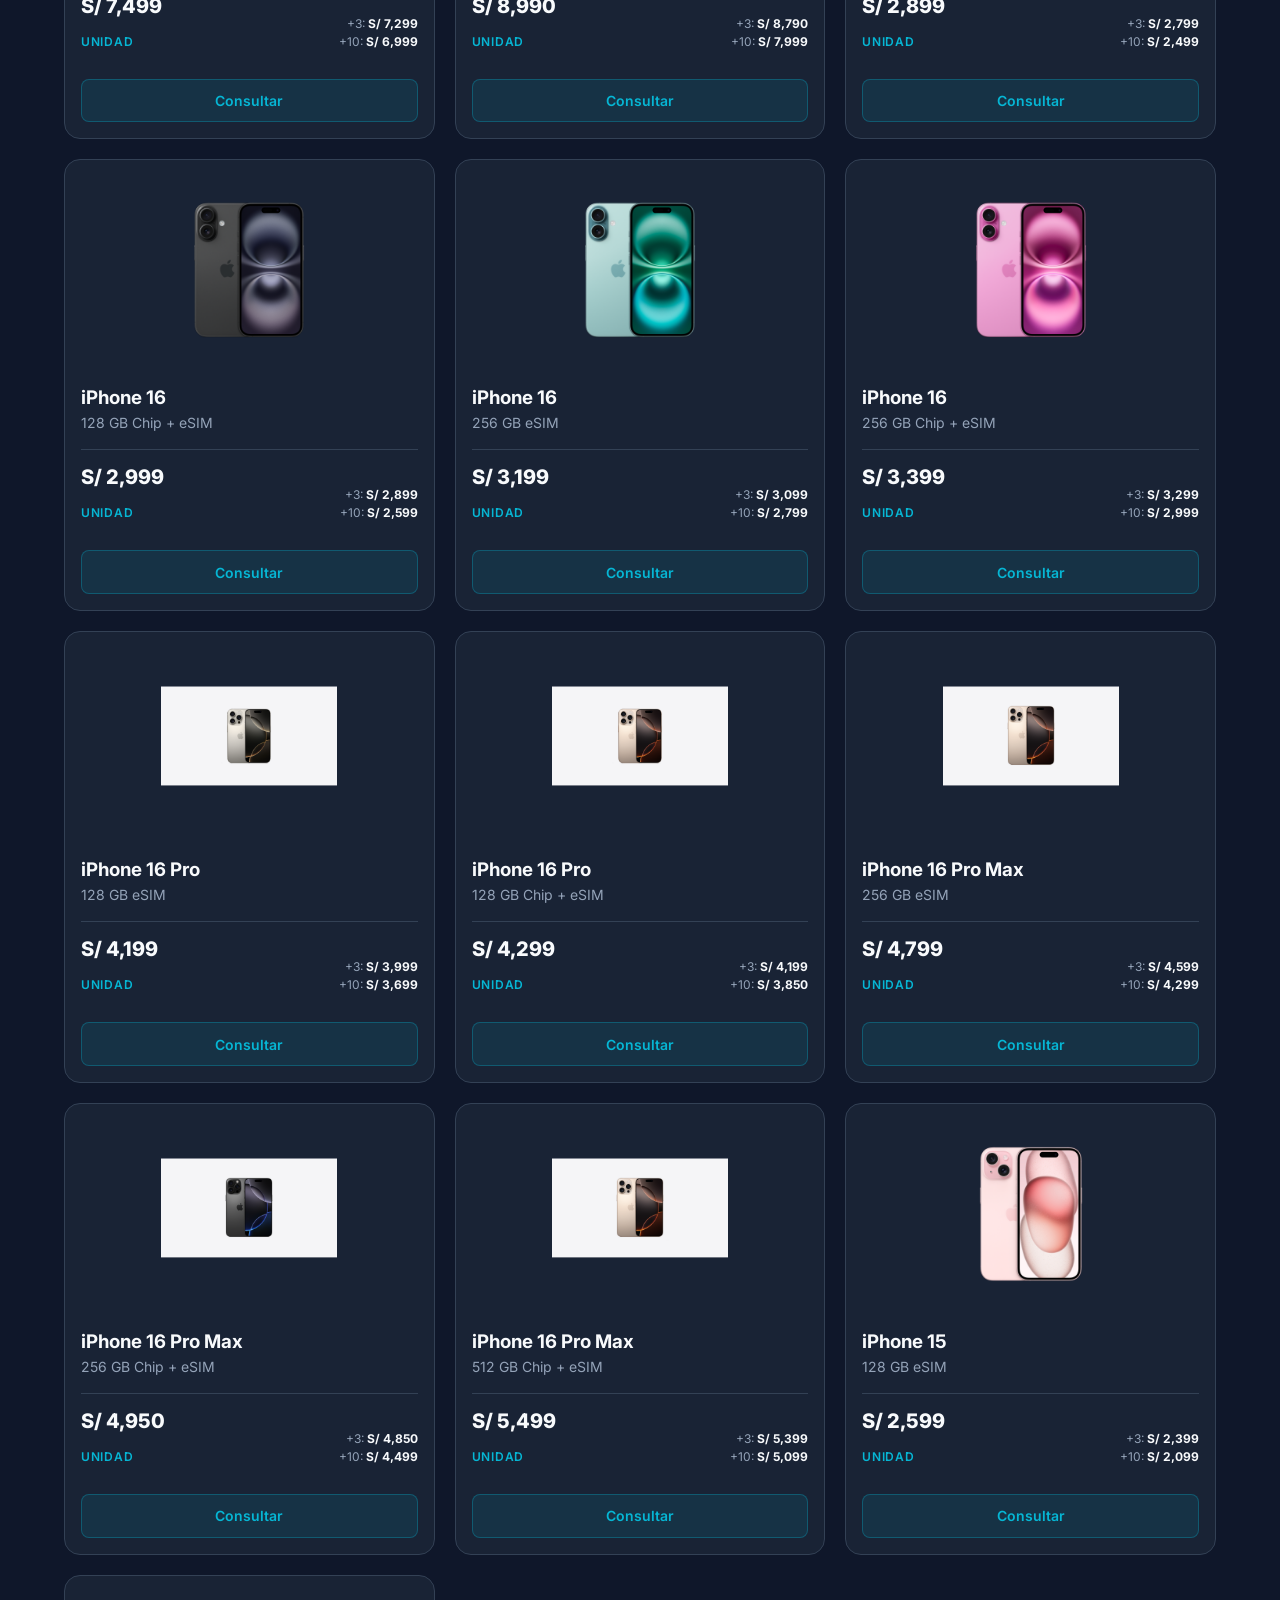
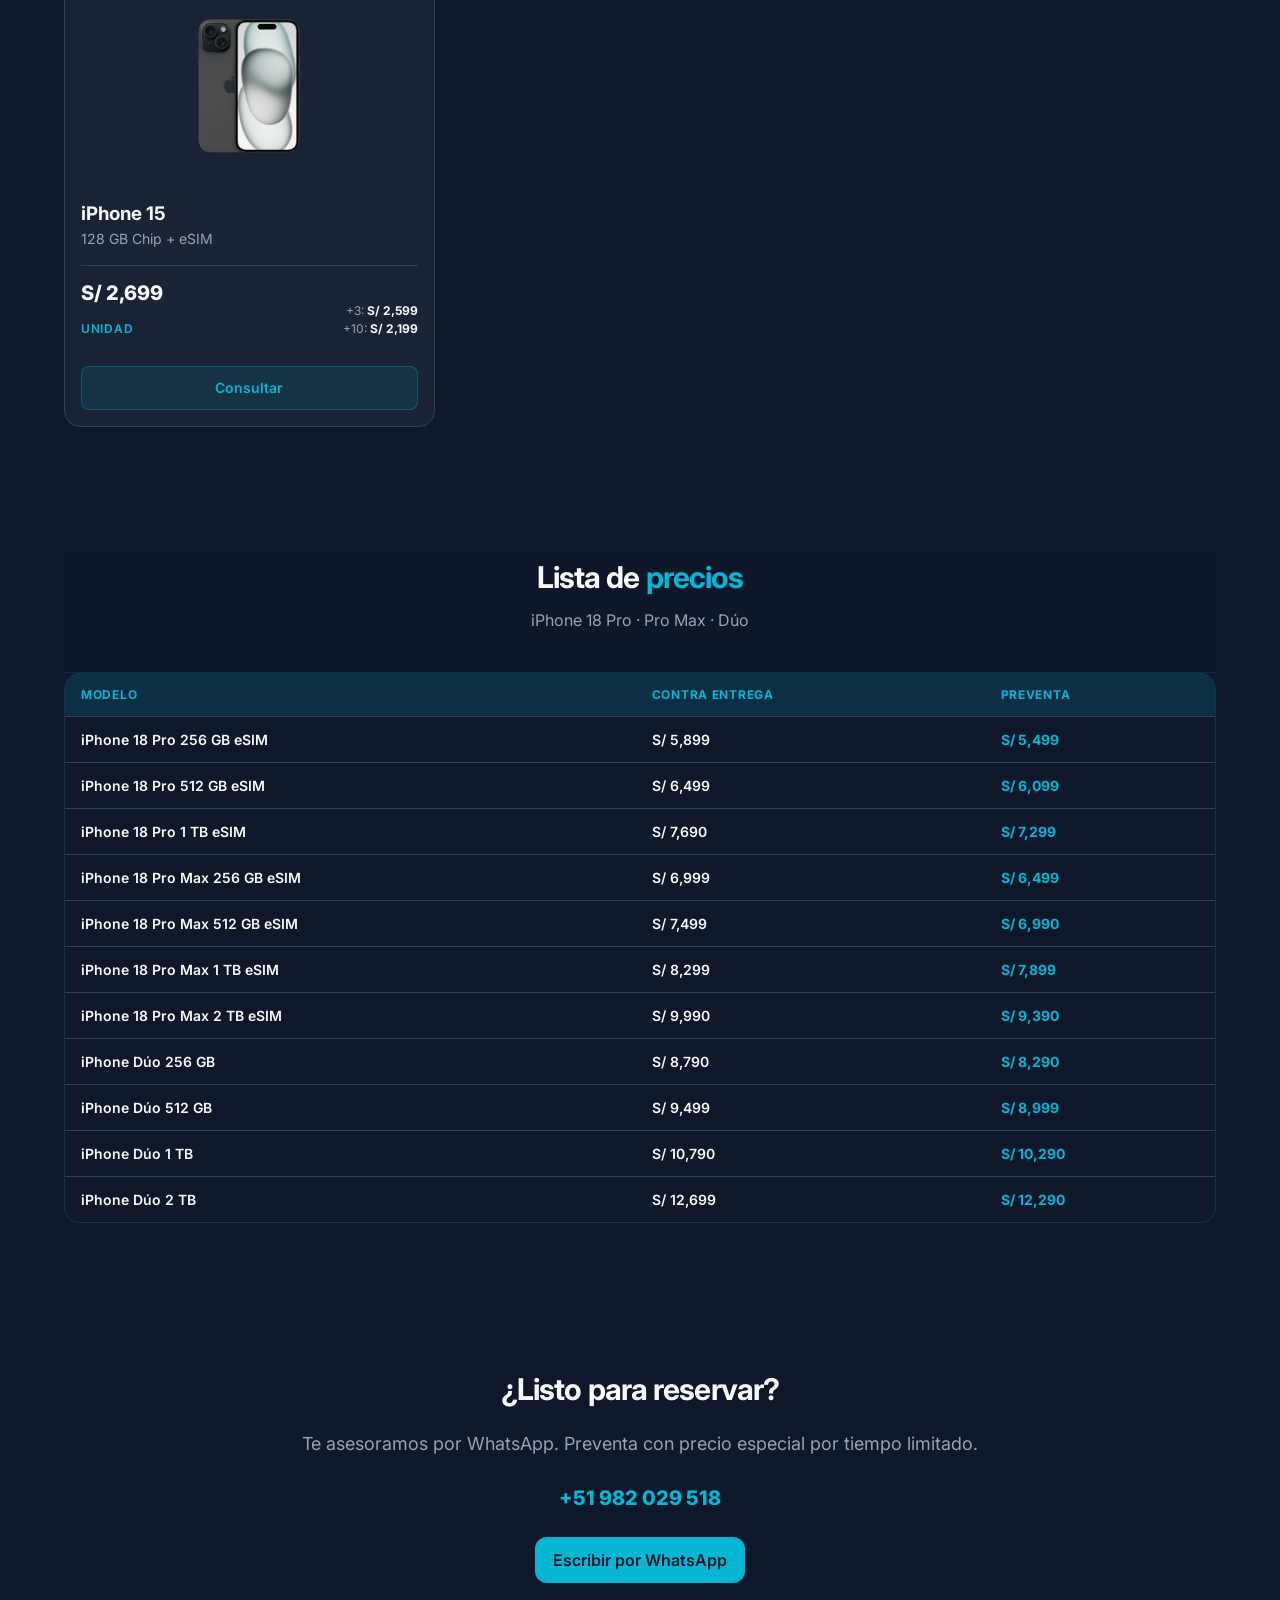
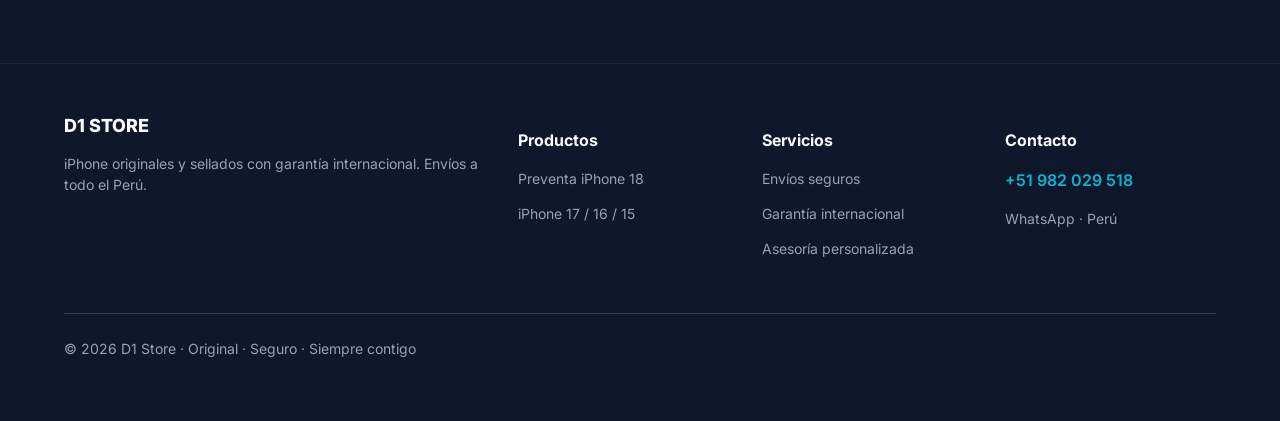
==== commit e6b6e308: "Renombrar iPhone 17 Air a iPhone Air" ====
--- a/docs/index.html
+++ b/docs/index.html
@@ -369,7 +369,7 @@
       { series:"17", name:"iPhone 17", storage:"256 GB eSIM", image:"phones/17-mistblue.png", tag:"nuevo", unit:3699, bulk3:3599, bulk10:3299 },
       { series:"17", name:"iPhone 17", storage:"256 GB Chip + eSIM", image:"phones/17-lavender.png", tag:"nuevo", unit:3899, bulk3:3799, bulk10:3499 },
       { series:"17", name:"iPhone 17", storage:"512 GB eSIM", image:"phones/17-black.png", tag:"nuevo", unit:4299, bulk3:4199, bulk10:3999 },
-      { series:"17", name:"iPhone 17 Air", storage:"Cloud White", image:"phones/17-air-white.png", tag:"nuevo", unit:3999, bulk3:3899, bulk10:3599 },
+      { series:"17", name:"iPhone Air", storage:"Cloud White", image:"phones/17-air-white.png", tag:"nuevo", unit:3999, bulk3:3899, bulk10:3599 },
       { series:"17", name:"iPhone 17 Pro", storage:"256 GB eSIM", image:"phones/17-pro-blue.png", tag:"nuevo", unit:4799, bulk3:4699, bulk10:4299 },
       { series:"17", name:"iPhone 17 Pro", storage:"512 GB eSIM", image:"phones/17-pro-silver.png", tag:"nuevo", unit:5499, bulk3:5399, bulk10:4999 },
       { series:"17", name:"iPhone 17 Pro Max", storage:"256 GB eSIM", image:"phones/17-pro-max-blue.png", tag:"nuevo", unit:4999, bulk3:4799, bulk10:4499 },
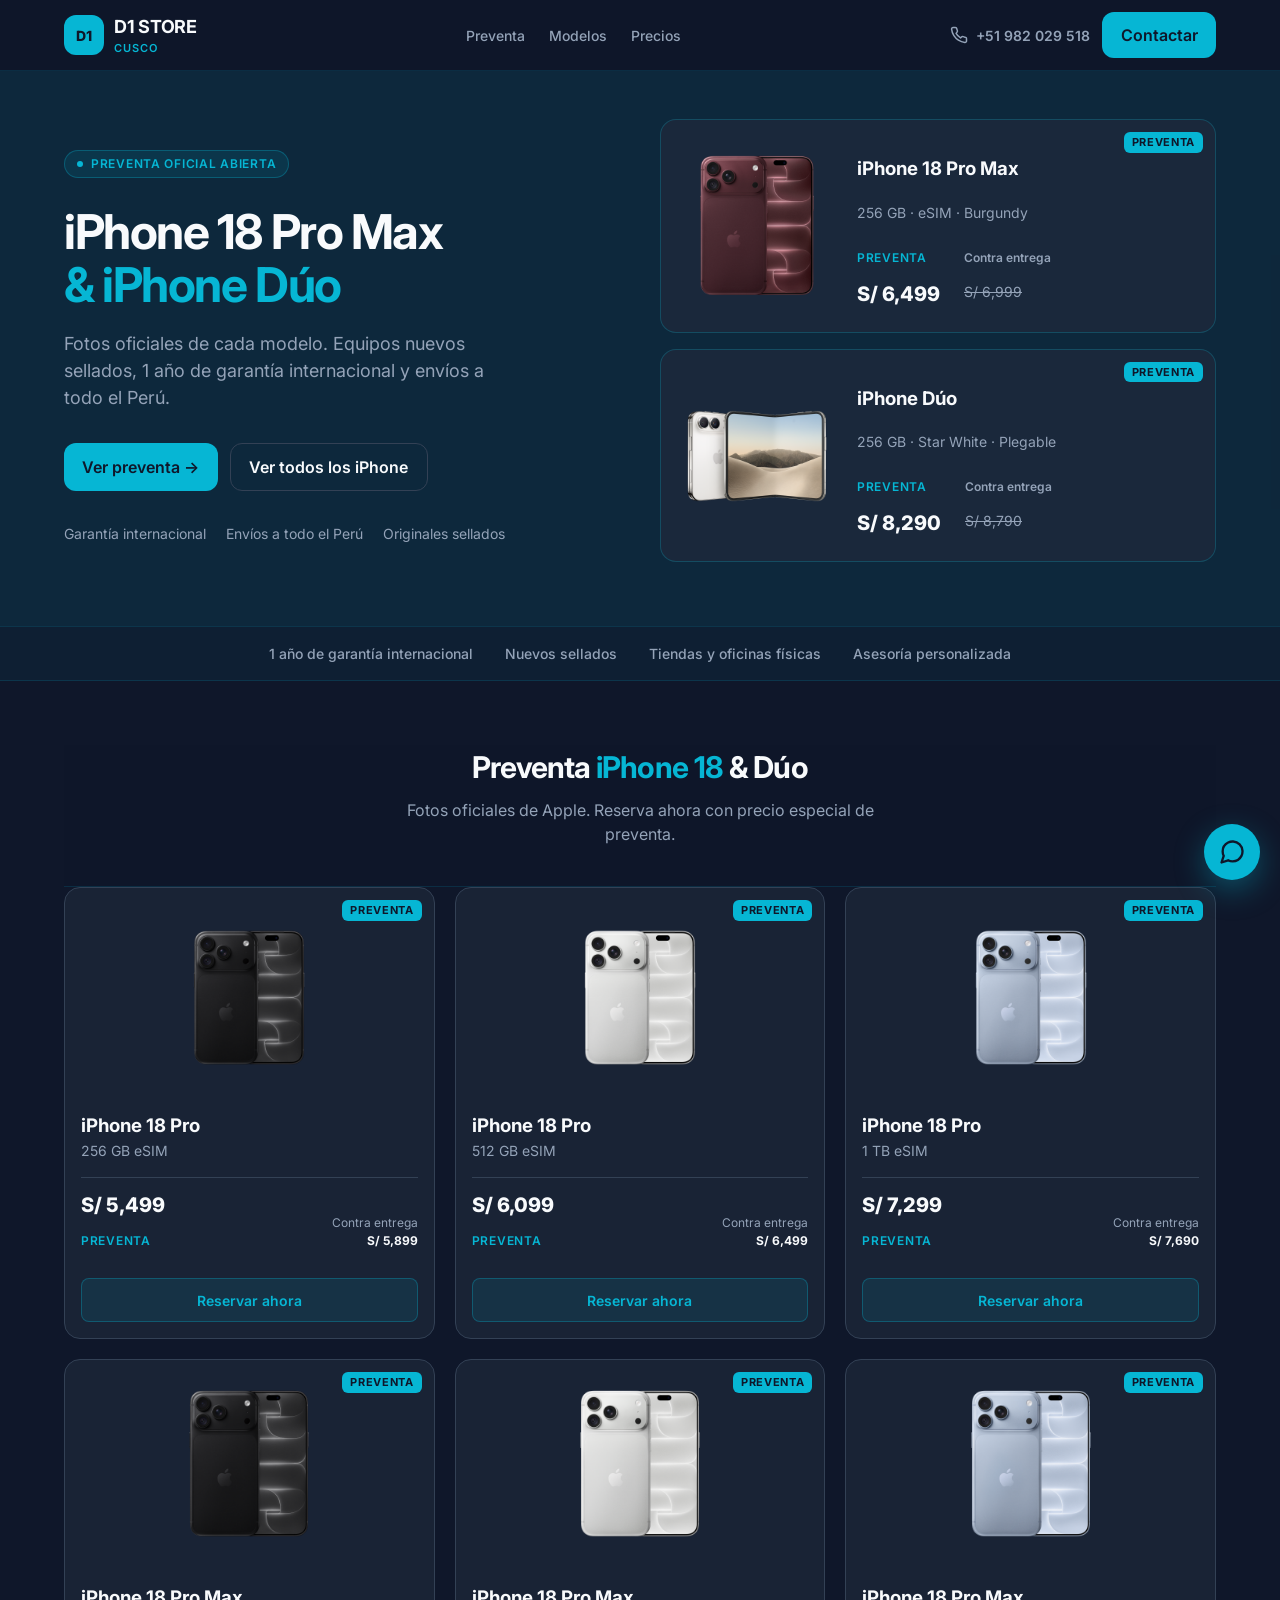
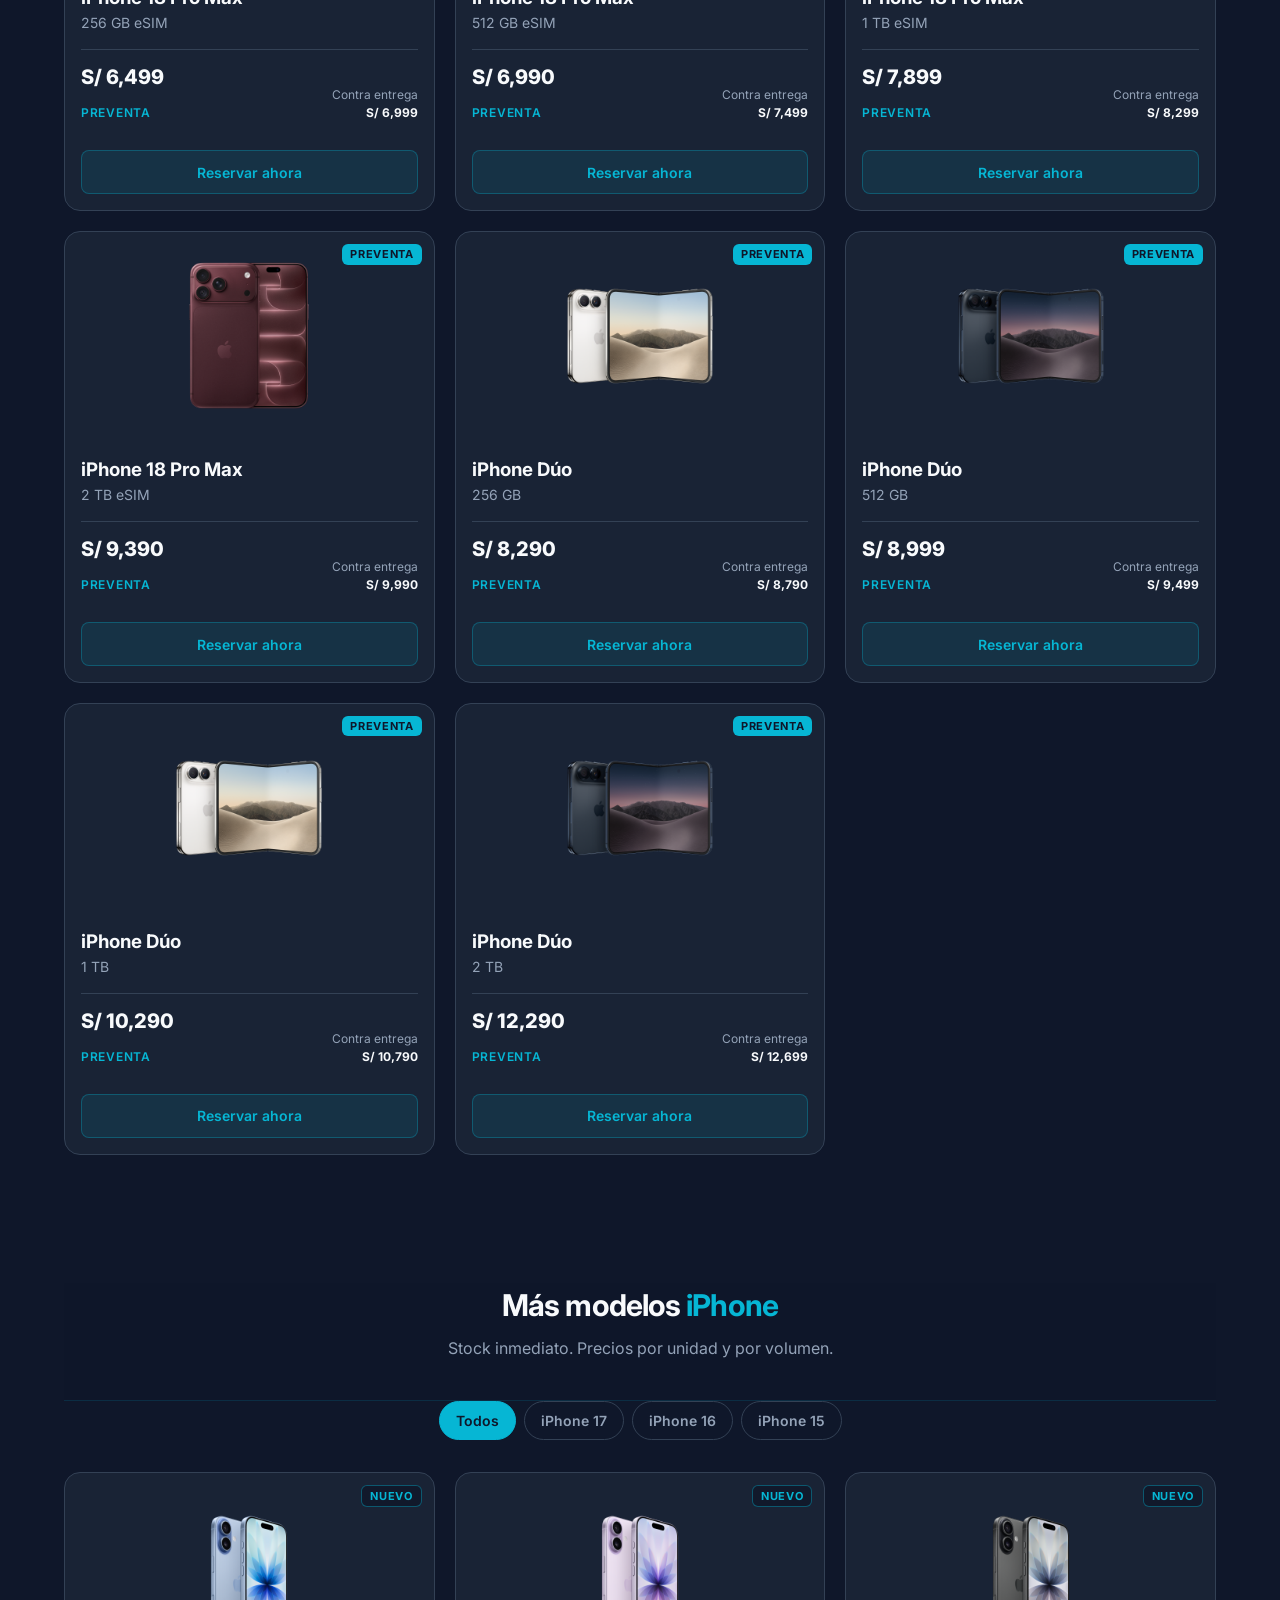
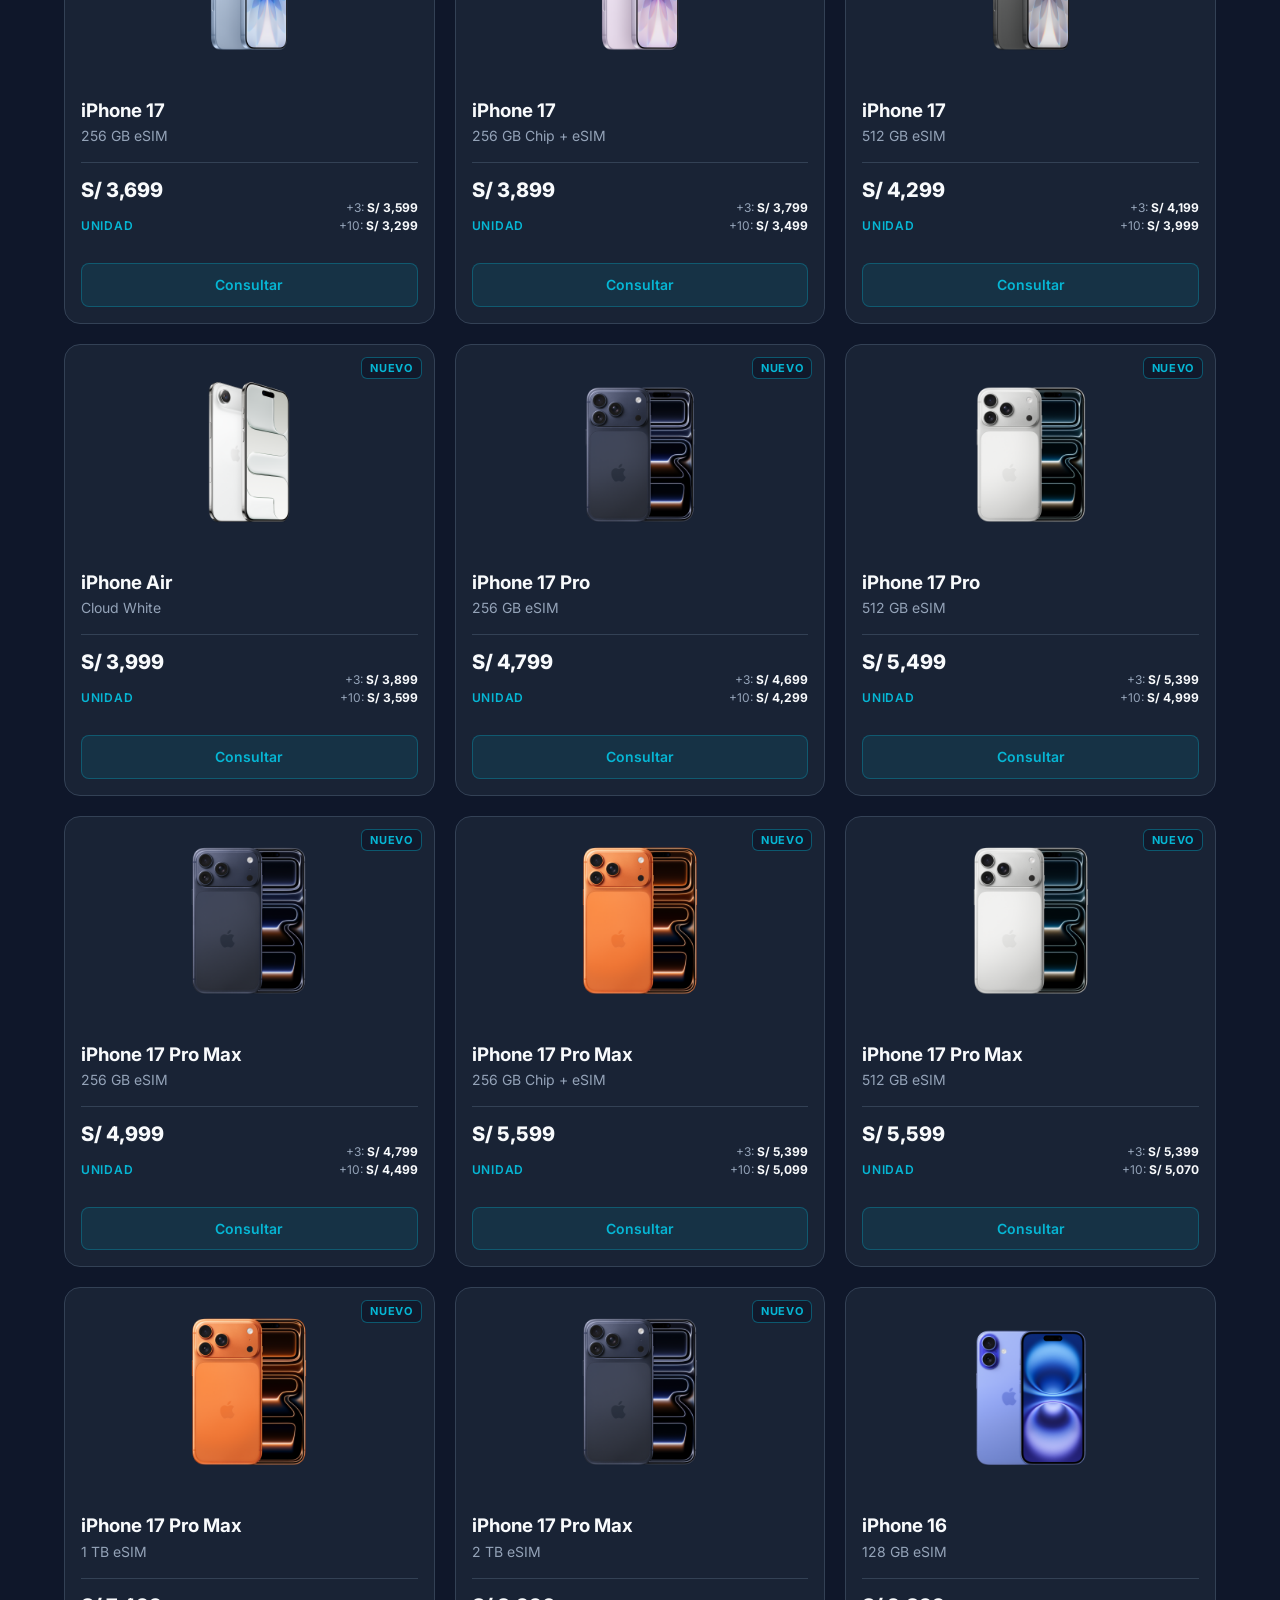
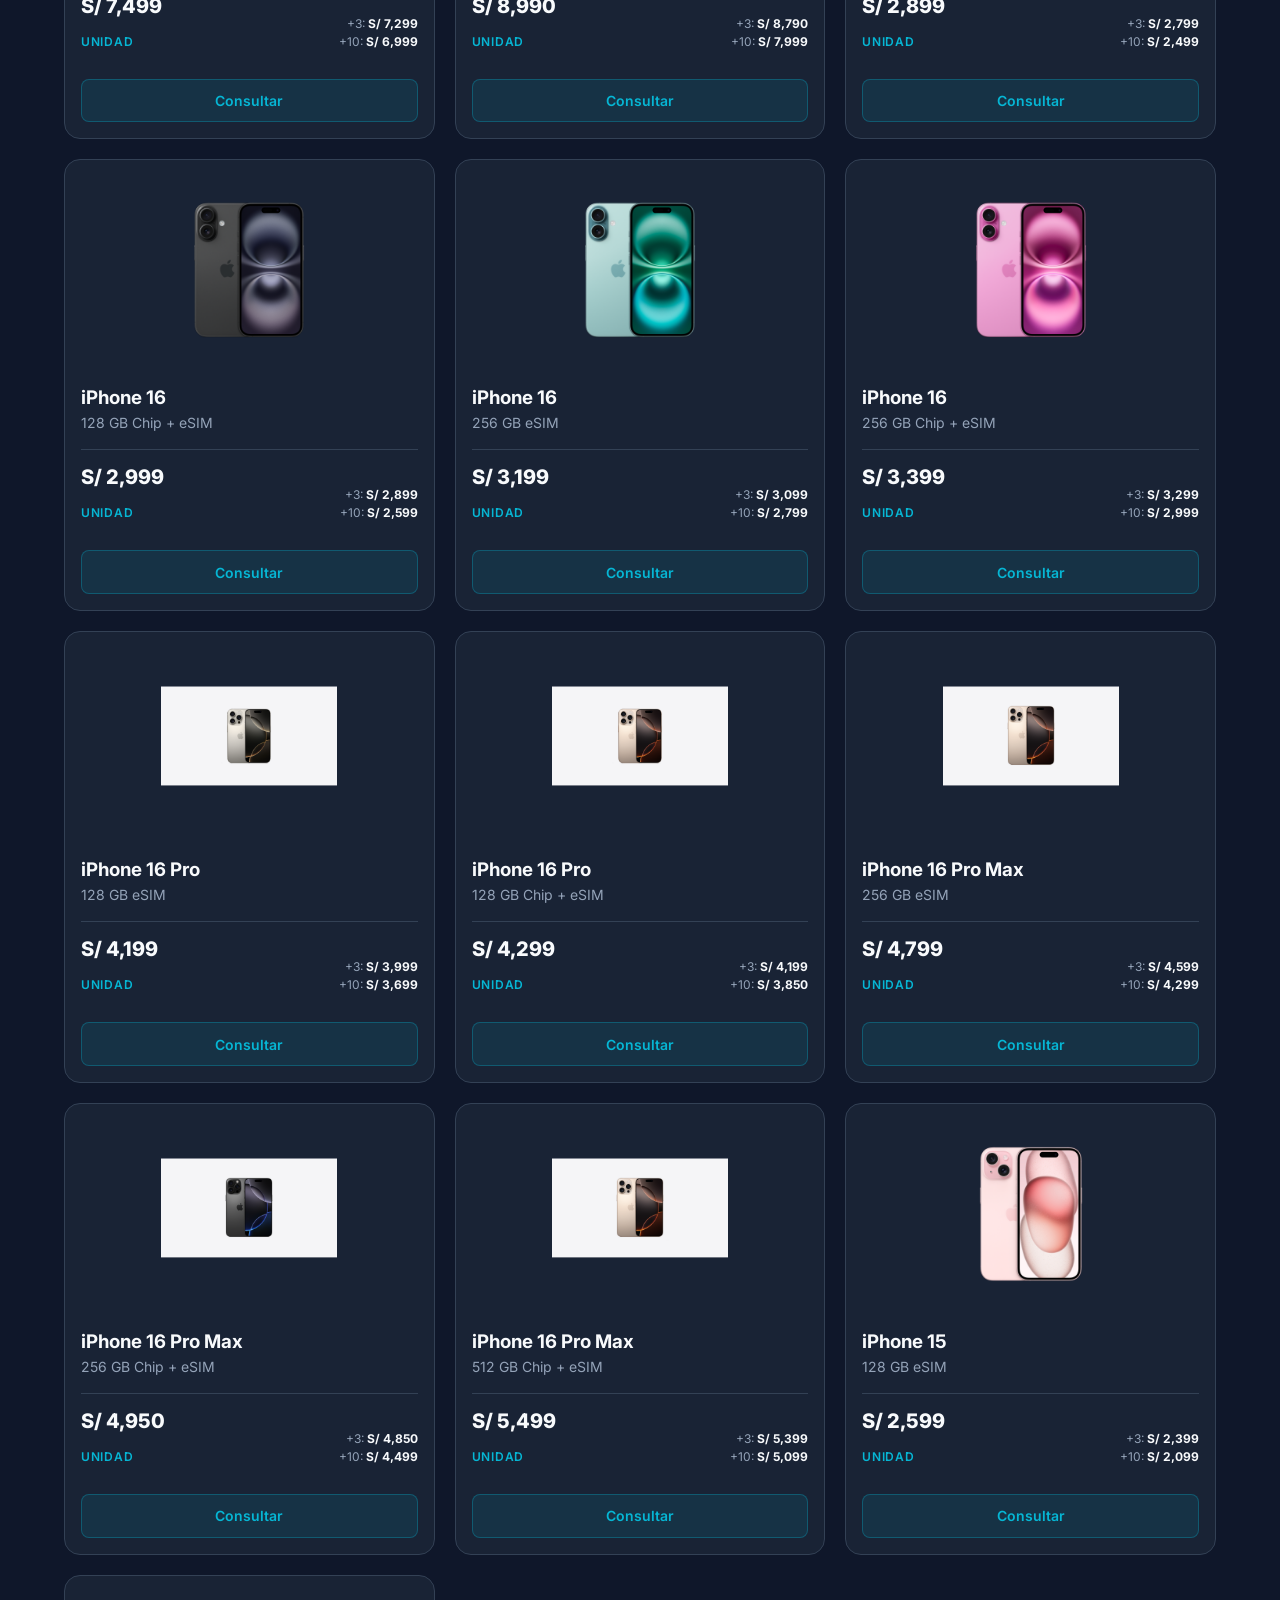
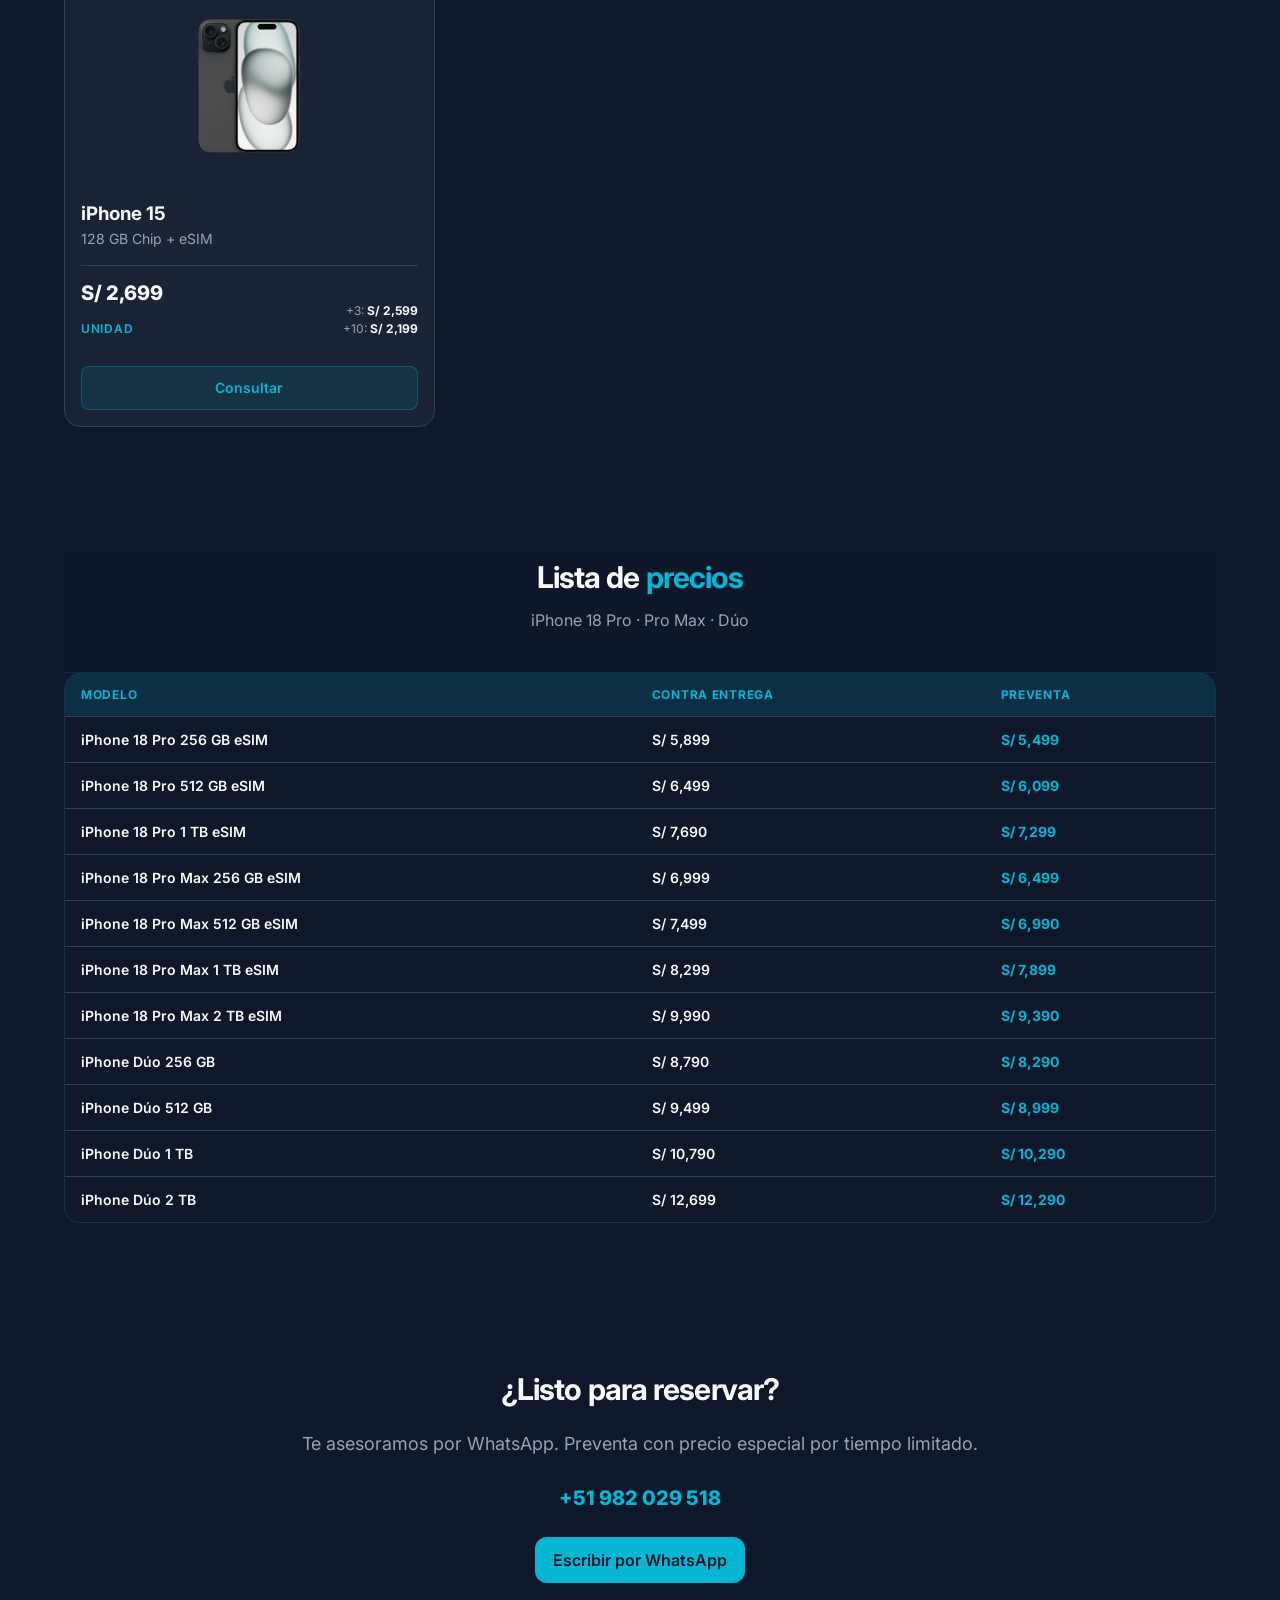
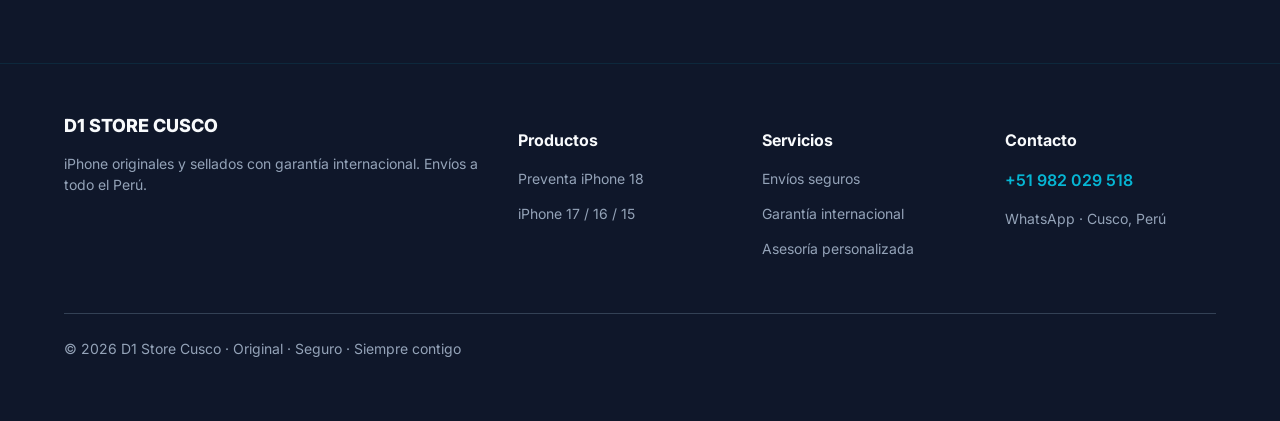
==== commit bcfeca2b: "Marca D1 Store Cusco en la tienda y metadatos" ====
--- a/docs/index.html
+++ b/docs/index.html
@@ -3,10 +3,10 @@
 <head>
   <meta charset="UTF-8" />
   <meta name="viewport" content="width=device-width, initial-scale=1" />
-  <title>D1 Store | iPhone oficial</title>
-  <meta name="description" content="Preventa iPhone 18 Pro Max e iPhone Dúo. Nuevos sellados, garantía internacional y envíos a todo el Perú." />
+  <title>D1 Store Cusco | iPhone oficial</title>
+  <meta name="description" content="Preventa iPhone 18 Pro Max e iPhone Dúo. Nuevos sellados, garantía internacional y envíos a todo el Perú. D1 Store Cusco." />
   <link rel="icon" href="favicon.svg" />
-  <meta property="og:title" content="D1 Store — Preventa iPhone 18" />
+  <meta property="og:title" content="D1 Store Cusco — Preventa iPhone 18" />
   <meta property="og:description" content="Preventa iPhone 18 Pro Max e iPhone Dúo. WhatsApp +51 982 029 518." />
   <meta property="og:image" content="https://alipioralo-ai.github.io/d1-store/og.jpg" />
   <meta property="og:type" content="website" />
@@ -197,7 +197,7 @@
         <span class="logo">D1</span>
         <span>
           <strong>D1 STORE</strong>
-          <small>Tu mundo en tecnología</small>
+          <small>Cusco</small>
         </span>
       </a>
       <div class="links">
@@ -325,7 +325,7 @@
     <div class="wrap">
       <div class="foot">
         <div>
-          <p style="font-size:1.125rem;font-weight:800;margin:0 0 0.5rem">D1 STORE</p>
+          <p style="font-size:1.125rem;font-weight:800;margin:0 0 0.5rem">D1 STORE CUSCO</p>
           <p class="muted">iPhone originales y sellados con garantía internacional. Envíos a todo el Perú.</p>
         </div>
         <div>
@@ -342,10 +342,10 @@
         <div>
           <p style="font-weight:700">Contacto</p>
           <p><a href="https://wa.me/51982029518?text=Hola%2C%20quiero%20informaci%C3%B3n%20sobre%20la%20preventa%20del%20iPhone%2018%20Pro%20Max%20%2F%20iPhone%20D%C3%BAo" target="_blank" rel="noopener" style="color:var(--primary);font-weight:600">+51 982 029 518</a></p>
-          <p class="muted">WhatsApp · Perú</p>
-        </div>
-      </div>
-      <p class="copy">© 2026 D1 Store · Original · Seguro · Siempre contigo</p>
+          <p class="muted">WhatsApp · Cusco, Perú</p>
+        </div>
+      </div>
+      <p class="copy">© 2026 D1 Store Cusco · Original · Seguro · Siempre contigo</p>
     </div>
   </footer>
 
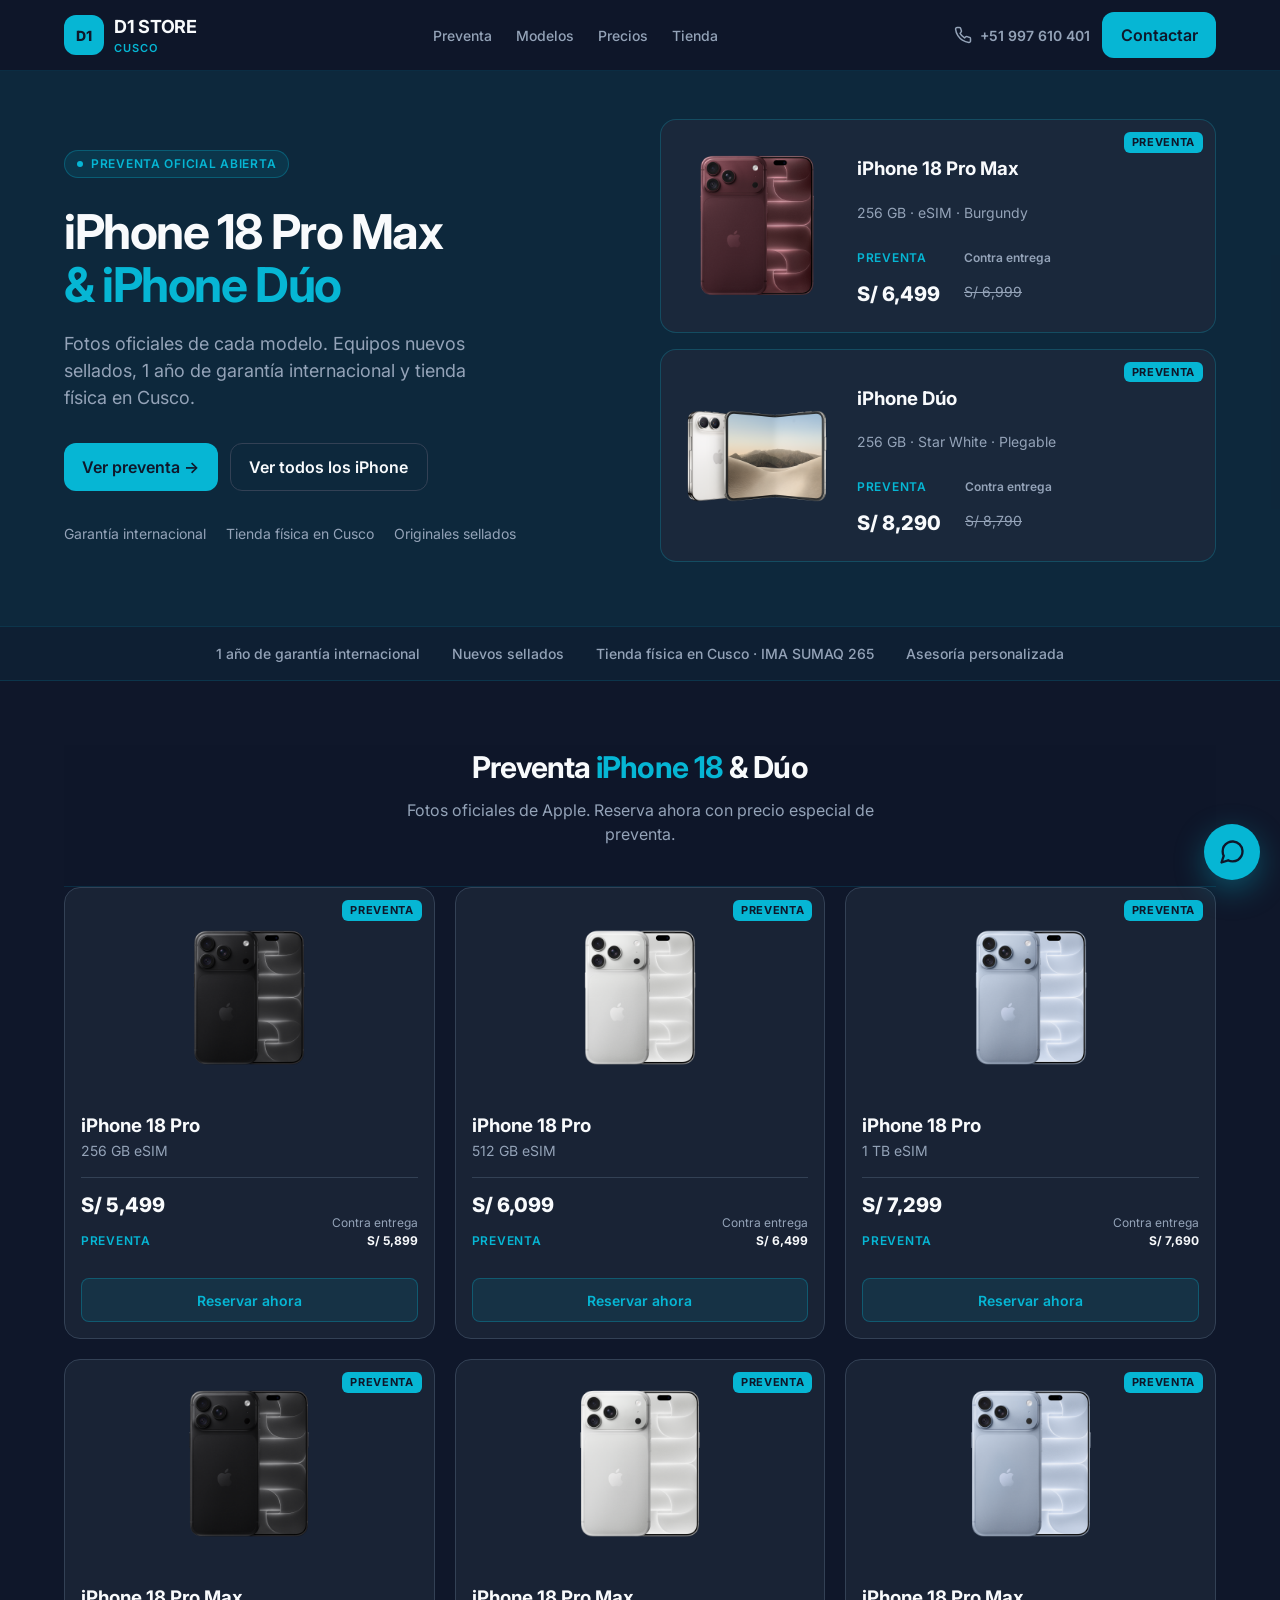
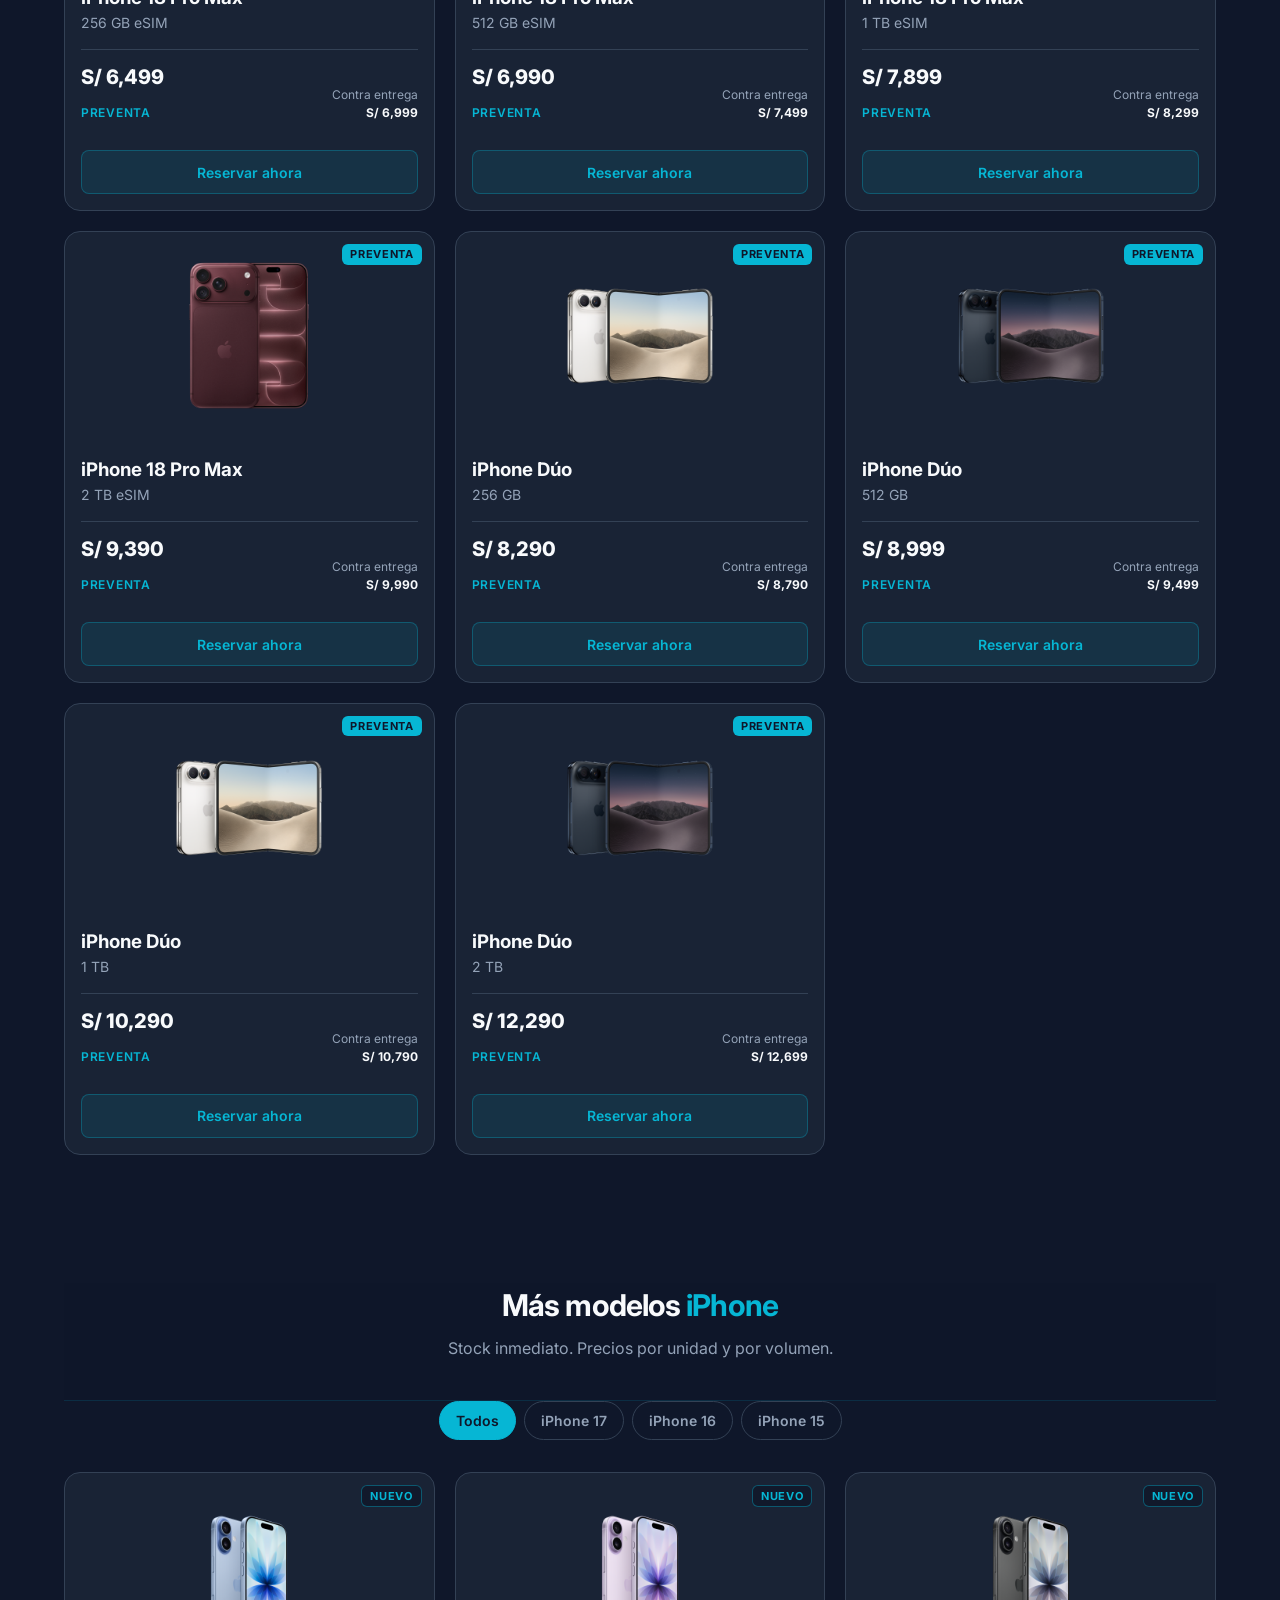
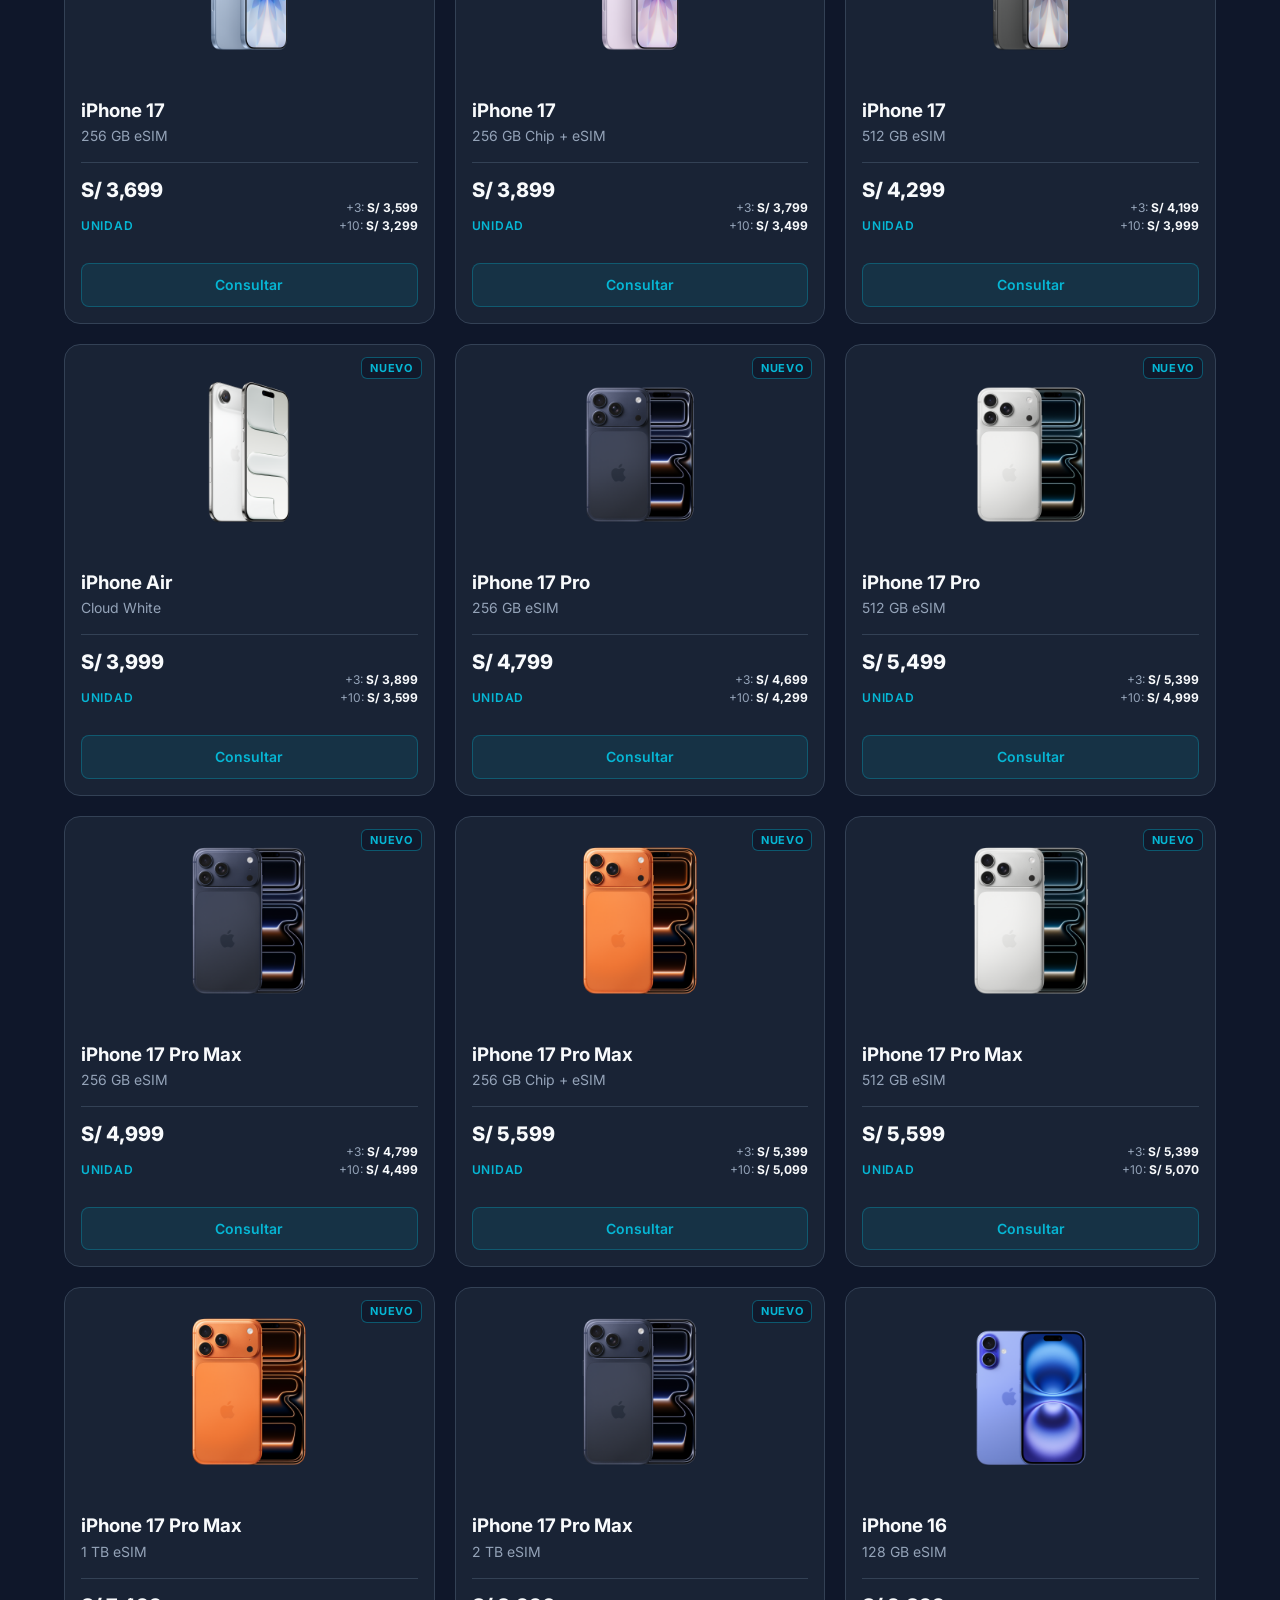
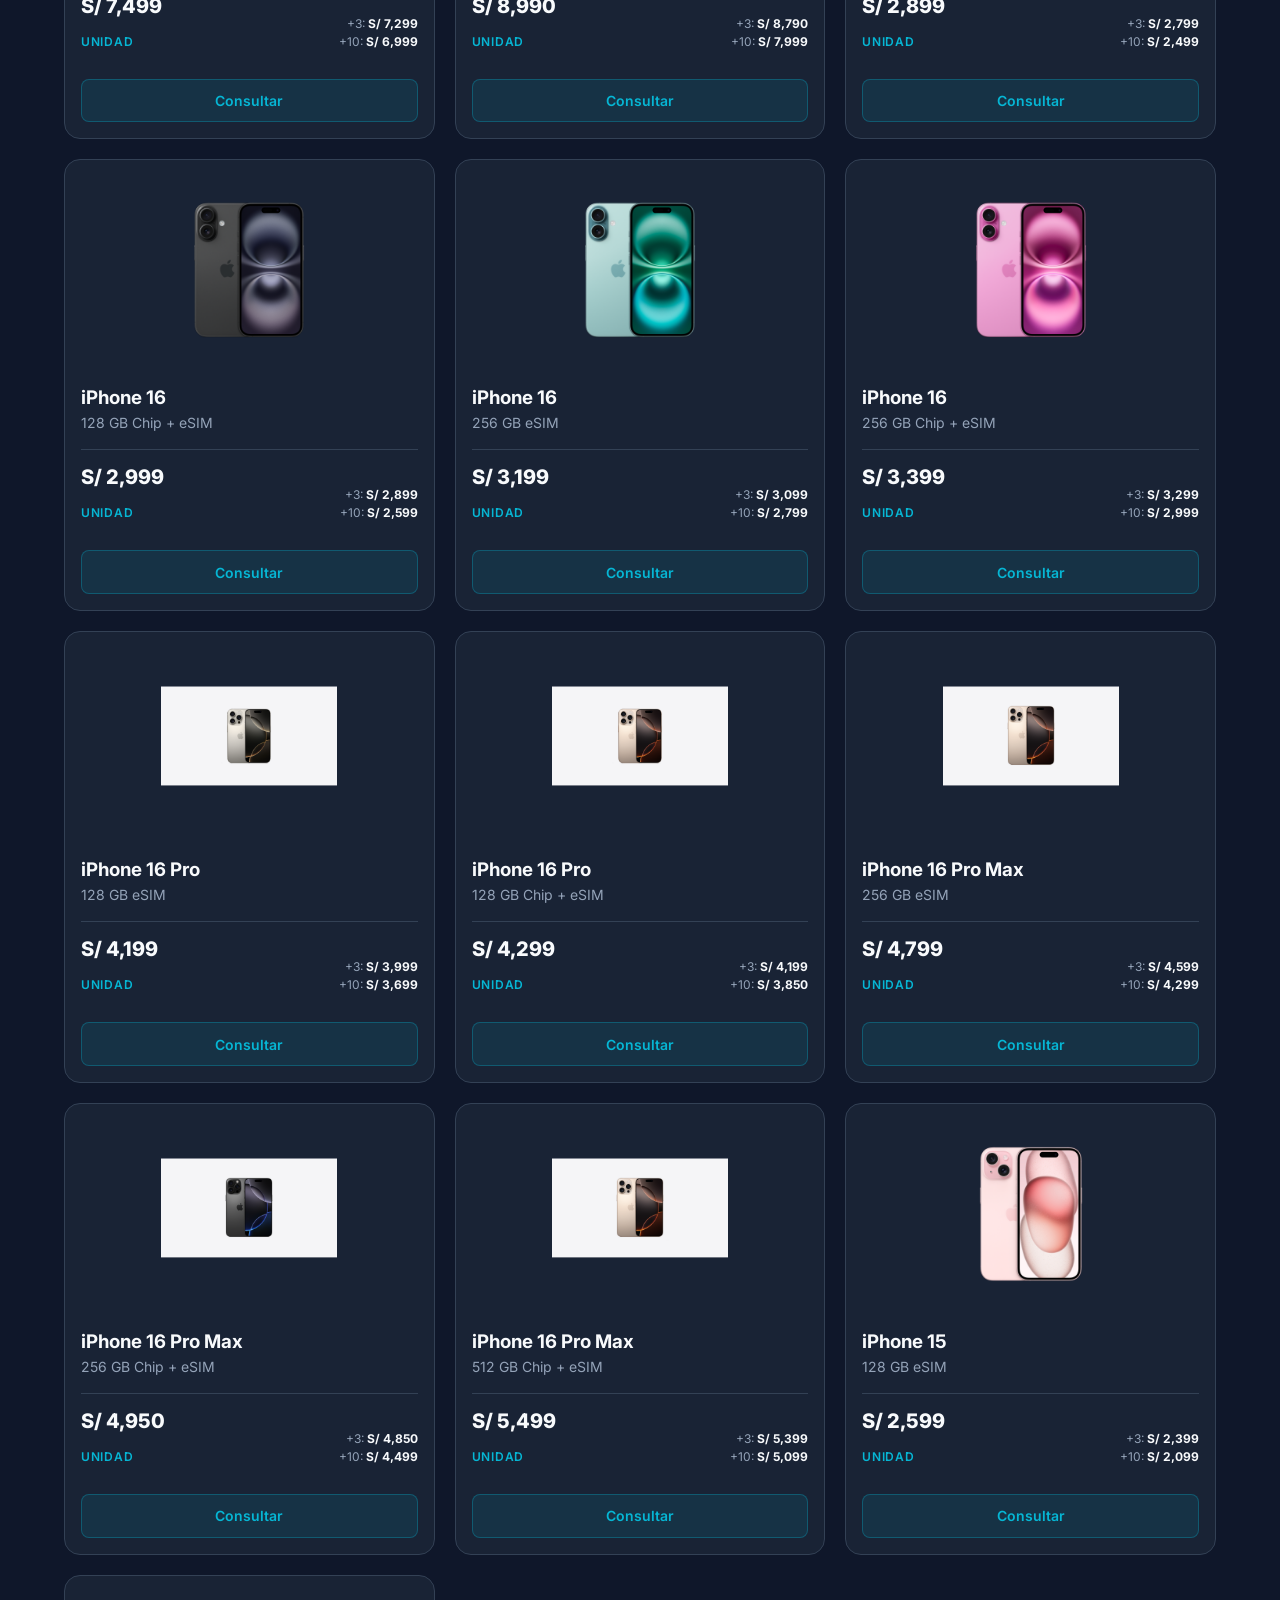
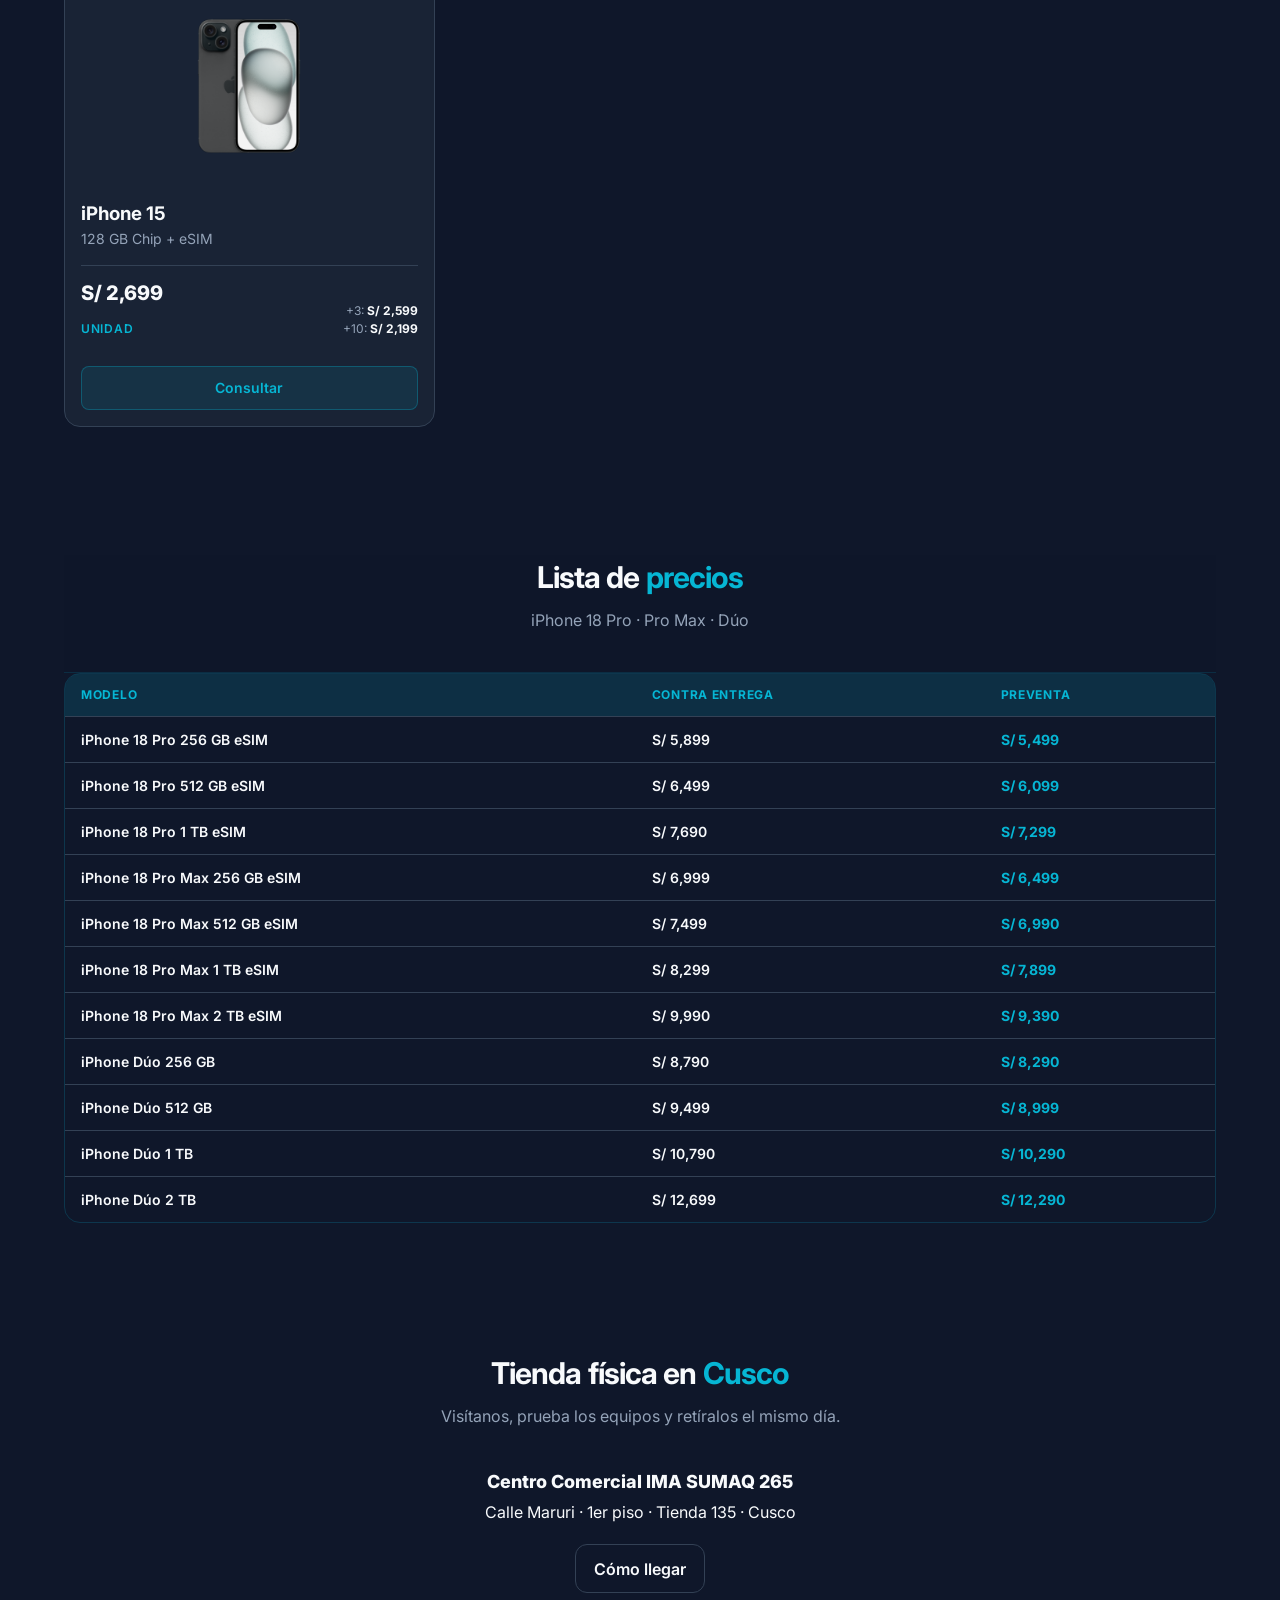
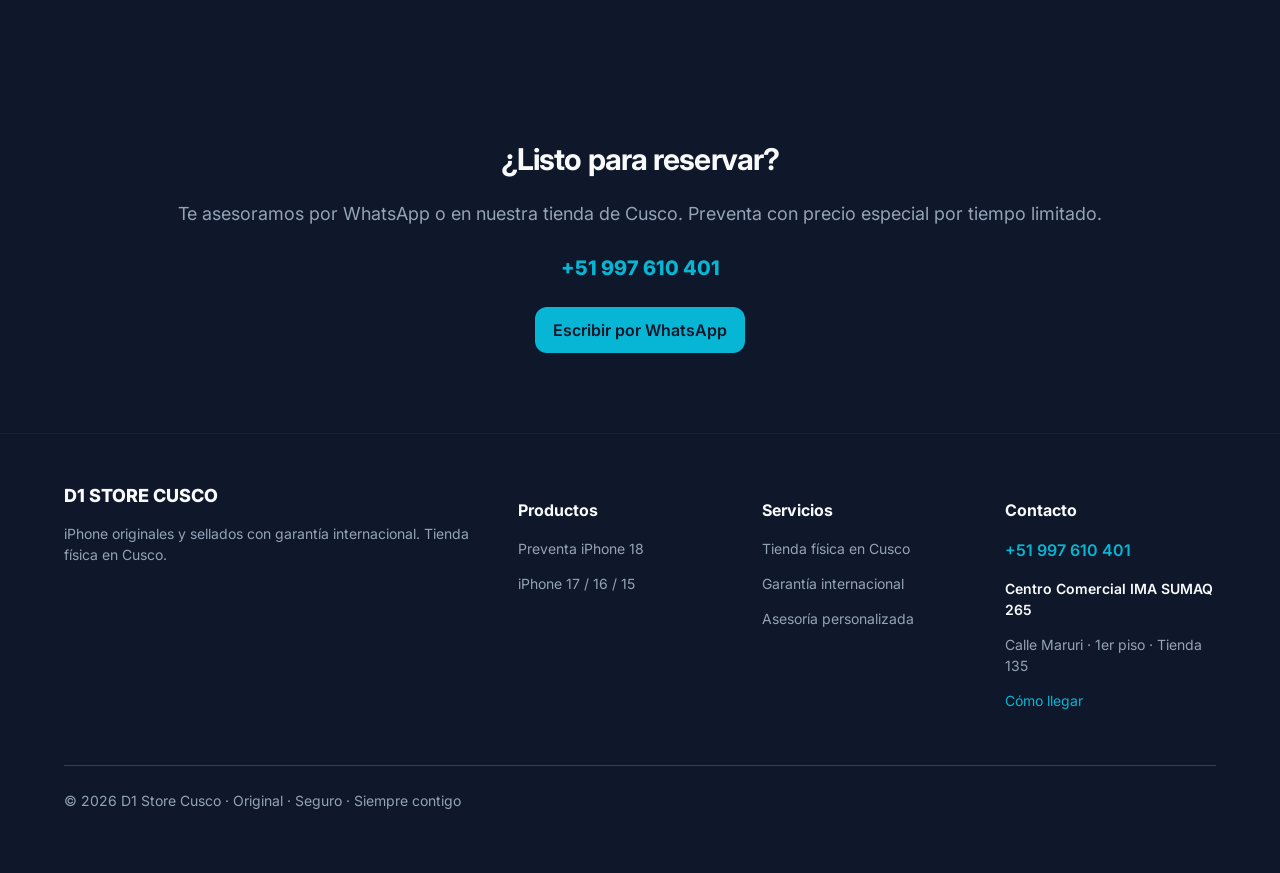
==== commit 08cc7a26: "Actualizar WhatsApp y agregar tienda física IMA SUMAQ 265" ====
--- a/docs/index.html
+++ b/docs/index.html
@@ -7,7 +7,7 @@
   <meta name="description" content="Preventa iPhone 18 Pro Max e iPhone Dúo. Nuevos sellados, garantía internacional y envíos a todo el Perú. D1 Store Cusco." />
   <link rel="icon" href="favicon.svg" />
   <meta property="og:title" content="D1 Store Cusco — Preventa iPhone 18" />
-  <meta property="og:description" content="Preventa iPhone 18 Pro Max e iPhone Dúo. WhatsApp +51 982 029 518." />
+  <meta property="og:description" content="Preventa iPhone 18 Pro Max e iPhone Dúo. WhatsApp +51 997 610 401." />
   <meta property="og:image" content="https://alipioralo-ai.github.io/d1-store/og.jpg" />
   <meta property="og:type" content="website" />
   <link rel="preconnect" href="https://fonts.googleapis.com" />
@@ -204,13 +204,14 @@
         <a href="#preventa">Preventa</a>
         <a href="#modelos">Modelos</a>
         <a href="#precios">Precios</a>
+        <a href="#tienda">Tienda</a>
       </div>
       <div class="nav-right">
-        <a class="phone-link" href="https://wa.me/51982029518?text=Hola%2C%20quiero%20informaci%C3%B3n%20sobre%20la%20preventa%20del%20iPhone%2018%20Pro%20Max%20%2F%20iPhone%20D%C3%BAo" target="_blank" rel="noopener">
+        <a class="phone-link" href="https://wa.me/51997610401?text=Hola%2C%20quiero%20informaci%C3%B3n%20sobre%20la%20preventa%20del%20iPhone%2018%20Pro%20Max%20%2F%20iPhone%20D%C3%BAo" target="_blank" rel="noopener">
           <svg class="icon" viewBox="0 0 24 24"><path d="M22 16.92v3a2 2 0 0 1-2.18 2 19.79 19.79 0 0 1-8.63-3.07 19.5 19.5 0 0 1-6-6 19.79 19.79 0 0 1-3.07-8.67A2 2 0 0 1 4.11 2h3a2 2 0 0 1 2 1.72c.13.81.36 1.6.7 2.34a2 2 0 0 1-.45 2.11L8.09 9.91a16 16 0 0 0 6 6l1.27-1.27a2 2 0 0 1 2.11-.45c.74.34 1.53.57 2.34.7A2 2 0 0 1 22 16.92z"/></svg>
-          +51 982 029 518
+          +51 997 610 401
         </a>
-        <a class="btn btn-primary" href="https://wa.me/51982029518?text=Hola%2C%20quiero%20informaci%C3%B3n%20sobre%20la%20preventa%20del%20iPhone%2018%20Pro%20Max%20%2F%20iPhone%20D%C3%BAo" target="_blank" rel="noopener">Contactar</a>
+        <a class="btn btn-primary" href="https://wa.me/51997610401?text=Hola%2C%20quiero%20informaci%C3%B3n%20sobre%20la%20preventa%20del%20iPhone%2018%20Pro%20Max%20%2F%20iPhone%20D%C3%BAo" target="_blank" rel="noopener">Contactar</a>
       </div>
     </nav>
   </header>
@@ -220,14 +221,14 @@
       <div>
         <p class="pill"><span class="dot"></span> Preventa oficial abierta</p>
         <h1>iPhone 18 Pro Max<span>& iPhone Dúo</span></h1>
-        <p class="lede">Fotos oficiales de cada modelo. Equipos nuevos sellados, 1 año de garantía internacional y envíos a todo el Perú.</p>
+        <p class="lede">Fotos oficiales de cada modelo. Equipos nuevos sellados, 1 año de garantía internacional y tienda física en Cusco.</p>
         <div class="hero-actions">
           <a class="btn btn-primary" href="#preventa">Ver preventa →</a>
           <a class="btn btn-outline" href="#modelos">Ver todos los iPhone</a>
         </div>
         <ul class="trust-list">
           <li>Garantía internacional</li>
-          <li>Envíos a todo el Perú</li>
+          <li>Tienda física en Cusco</li>
           <li>Originales sellados</li>
         </ul>
       </div>
@@ -264,7 +265,7 @@
     <div class="wrap bar-inner">
       <span>1 año de garantía internacional</span>
       <span>Nuevos sellados</span>
-      <span>Tiendas y oficinas físicas</span>
+      <span>Tienda física en Cusco · IMA SUMAQ 265</span>
       <span>Asesoría personalizada</span>
     </div>
   </div>
@@ -312,12 +313,22 @@
     </div>
   </section>
 
+  <section id="tienda">
+    <div class="wrap center">
+      <h2>Tienda física en <span>Cusco</span></h2>
+      <p class="sub">Visítanos, prueba los equipos y retíralos el mismo día.</p>
+      <p style="font-size:1.125rem;font-weight:800;margin:0">Centro Comercial IMA SUMAQ 265</p>
+      <p class="muted" style="margin:0.35rem 0 1.25rem">Calle Maruri · 1er piso · Tienda 135 · Cusco</p>
+      <a class="btn btn-outline" href="https://maps.google.com/?q=Centro+Comercial+IMA+SUMAQ+265+Calle+Maruri+Cusco" target="_blank" rel="noopener">Cómo llegar</a>
+    </div>
+  </section>
+
   <section class="cta" id="contacto">
     <h2>¿Listo para reservar?</h2>
-    <p>Te asesoramos por WhatsApp. Preventa con precio especial por tiempo limitado.</p>
-    <a class="wa-big" href="https://wa.me/51982029518?text=Hola%2C%20quiero%20informaci%C3%B3n%20sobre%20la%20preventa%20del%20iPhone%2018%20Pro%20Max%20%2F%20iPhone%20D%C3%BAo" target="_blank" rel="noopener">+51 982 029 518</a>
+    <p>Te asesoramos por WhatsApp o en nuestra tienda de Cusco. Preventa con precio especial por tiempo limitado.</p>
+    <a class="wa-big" href="https://wa.me/51997610401?text=Hola%2C%20quiero%20informaci%C3%B3n%20sobre%20la%20preventa%20del%20iPhone%2018%20Pro%20Max%20%2F%20iPhone%20D%C3%BAo" target="_blank" rel="noopener">+51 997 610 401</a>
     <div>
-      <a class="btn btn-primary" href="https://wa.me/51982029518?text=Hola%2C%20quiero%20informaci%C3%B3n%20sobre%20la%20preventa%20del%20iPhone%2018%20Pro%20Max%20%2F%20iPhone%20D%C3%BAo" target="_blank" rel="noopener">Escribir por WhatsApp</a>
+      <a class="btn btn-primary" href="https://wa.me/51997610401?text=Hola%2C%20quiero%20informaci%C3%B3n%20sobre%20la%20preventa%20del%20iPhone%2018%20Pro%20Max%20%2F%20iPhone%20D%C3%BAo" target="_blank" rel="noopener">Escribir por WhatsApp</a>
     </div>
   </section>
 
@@ -326,7 +337,7 @@
       <div class="foot">
         <div>
           <p style="font-size:1.125rem;font-weight:800;margin:0 0 0.5rem">D1 STORE CUSCO</p>
-          <p class="muted">iPhone originales y sellados con garantía internacional. Envíos a todo el Perú.</p>
+          <p class="muted">iPhone originales y sellados con garantía internacional. Tienda física en Cusco.</p>
         </div>
         <div>
           <p style="font-weight:700">Productos</p>
@@ -335,21 +346,23 @@
         </div>
         <div>
           <p style="font-weight:700">Servicios</p>
-          <p class="muted">Envíos seguros</p>
+          <p class="muted">Tienda física en Cusco</p>
           <p class="muted">Garantía internacional</p>
           <p class="muted">Asesoría personalizada</p>
         </div>
         <div>
           <p style="font-weight:700">Contacto</p>
-          <p><a href="https://wa.me/51982029518?text=Hola%2C%20quiero%20informaci%C3%B3n%20sobre%20la%20preventa%20del%20iPhone%2018%20Pro%20Max%20%2F%20iPhone%20D%C3%BAo" target="_blank" rel="noopener" style="color:var(--primary);font-weight:600">+51 982 029 518</a></p>
-          <p class="muted">WhatsApp · Cusco, Perú</p>
+          <p><a href="https://wa.me/51997610401?text=Hola%2C%20quiero%20informaci%C3%B3n%20sobre%20la%20preventa%20del%20iPhone%2018%20Pro%20Max%20%2F%20iPhone%20D%C3%BAo" target="_blank" rel="noopener" style="color:var(--primary);font-weight:600">+51 997 610 401</a></p>
+          <p class="muted" style="font-weight:600;color:var(--fg)">Centro Comercial IMA SUMAQ 265</p>
+          <p class="muted">Calle Maruri · 1er piso · Tienda 135</p>
+          <p class="muted"><a href="https://maps.google.com/?q=Centro+Comercial+IMA+SUMAQ+265+Calle+Maruri+Cusco" target="_blank" rel="noopener" style="color:var(--primary)">Cómo llegar</a></p>
         </div>
       </div>
       <p class="copy">© 2026 D1 Store Cusco · Original · Seguro · Siempre contigo</p>
     </div>
   </footer>
 
-  <a class="float" href="https://wa.me/51982029518?text=Hola%2C%20quiero%20informaci%C3%B3n%20sobre%20la%20preventa%20del%20iPhone%2018%20Pro%20Max%20%2F%20iPhone%20D%C3%BAo" target="_blank" rel="noopener" aria-label="WhatsApp +51 982 029 518">
+  <a class="float" href="https://wa.me/51997610401?text=Hola%2C%20quiero%20informaci%C3%B3n%20sobre%20la%20preventa%20del%20iPhone%2018%20Pro%20Max%20%2F%20iPhone%20D%C3%BAo" target="_blank" rel="noopener" aria-label="WhatsApp +51 997 610 401">
     <svg class="icon" style="width:28px;height:28px" viewBox="0 0 24 24"><path d="M21 11.5a8.38 8.38 0 0 1-.9 3.8 8.5 8.5 0 0 1-7.6 4.7 8.38 8.38 0 0 1-3.8-.9L3 21l1.9-5.7a8.38 8.38 0 0 1-.9-3.8 8.5 8.5 0 0 1 4.7-7.6 8.38 8.38 0 0 1 3.8-.9h.5a8.48 8.48 0 0 1 8 8v.5z"/></svg>
   </a>
 
@@ -391,7 +404,7 @@
     ];
 
     const soles = (n) => "S/ " + n.toLocaleString("es-PE");
-    const wa = (p) => "https://wa.me/51982029518?text=" + encodeURIComponent("Hola, quiero consultar " + p.name + " " + p.storage);
+    const wa = (p) => "https://wa.me/51997610401?text=" + encodeURIComponent("Hola, quiero consultar " + p.name + " " + p.storage);
 
     function card(p) {
       const badge = p.tag ? `<span class="badge${p.tag === "nuevo" ? " nuevo" : ""}">${p.tag === "preventa" ? "Preventa" : "Nuevo"}</span>` : "";
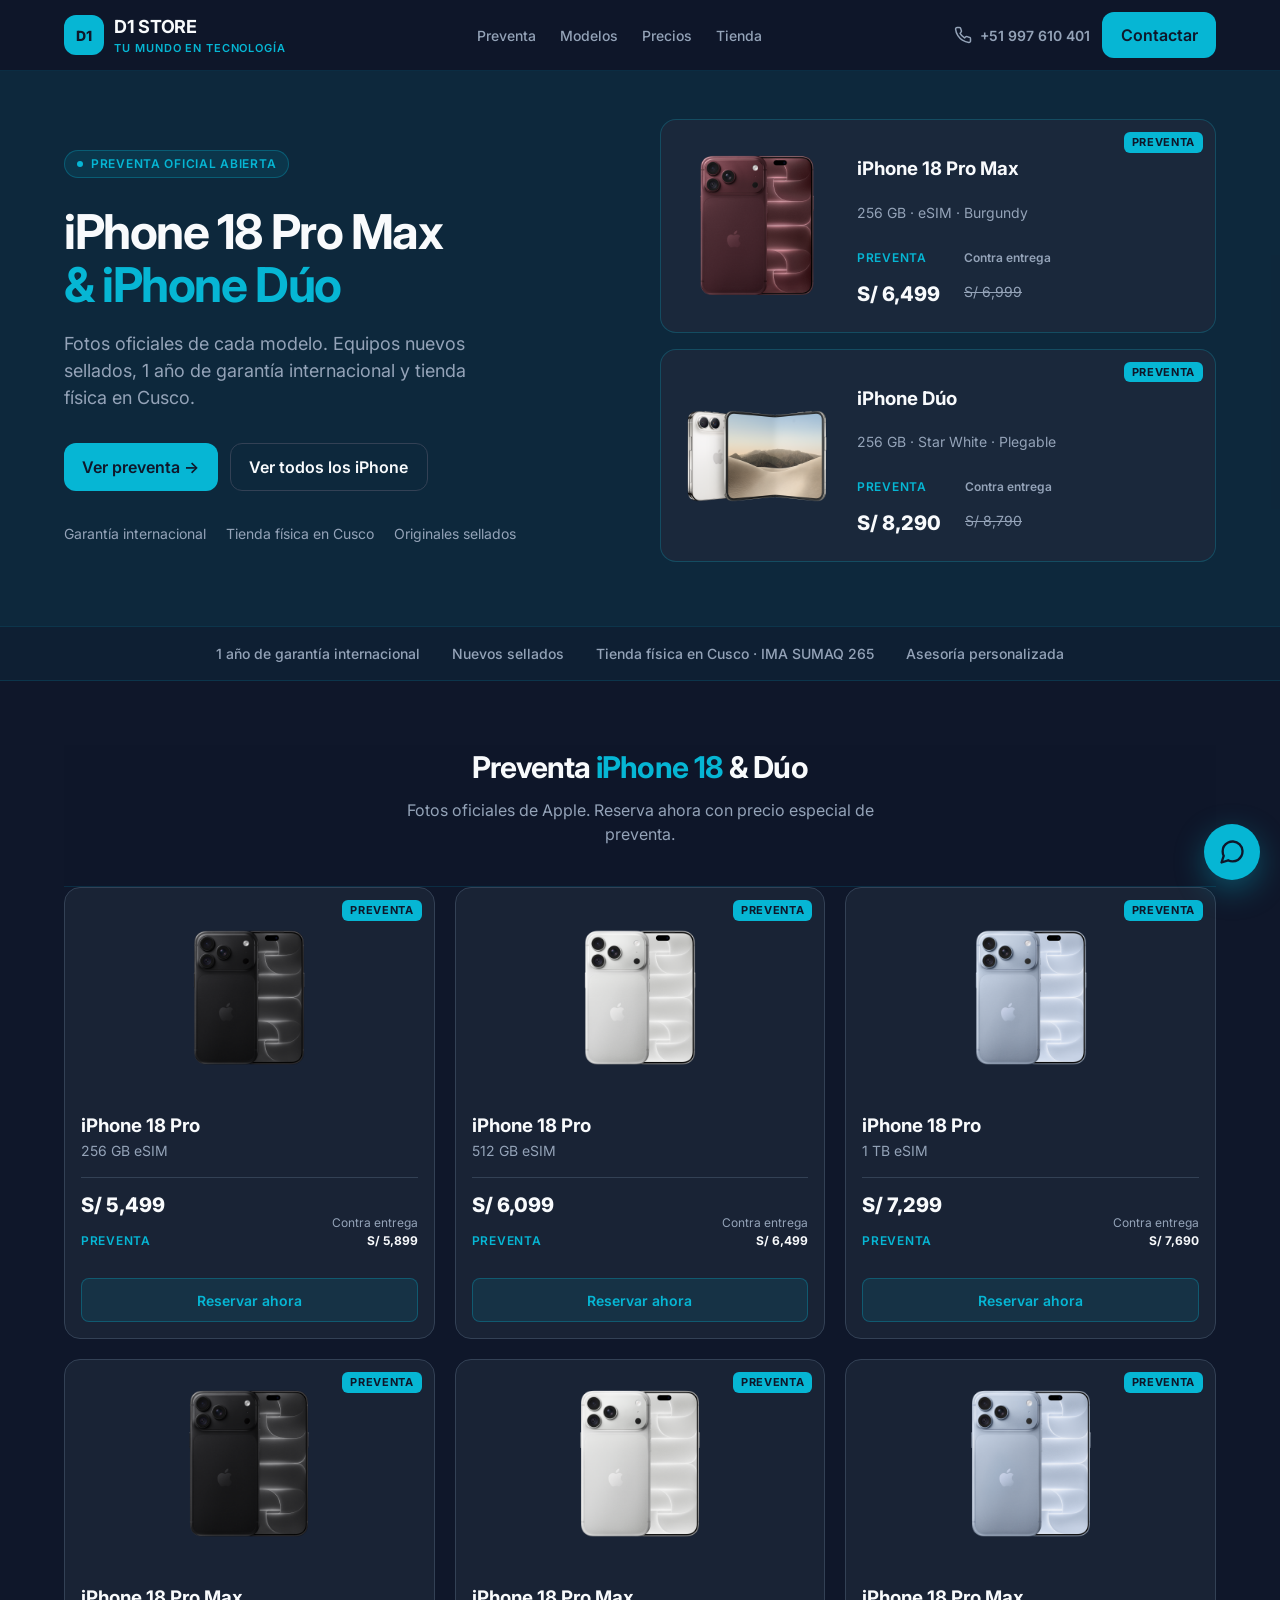
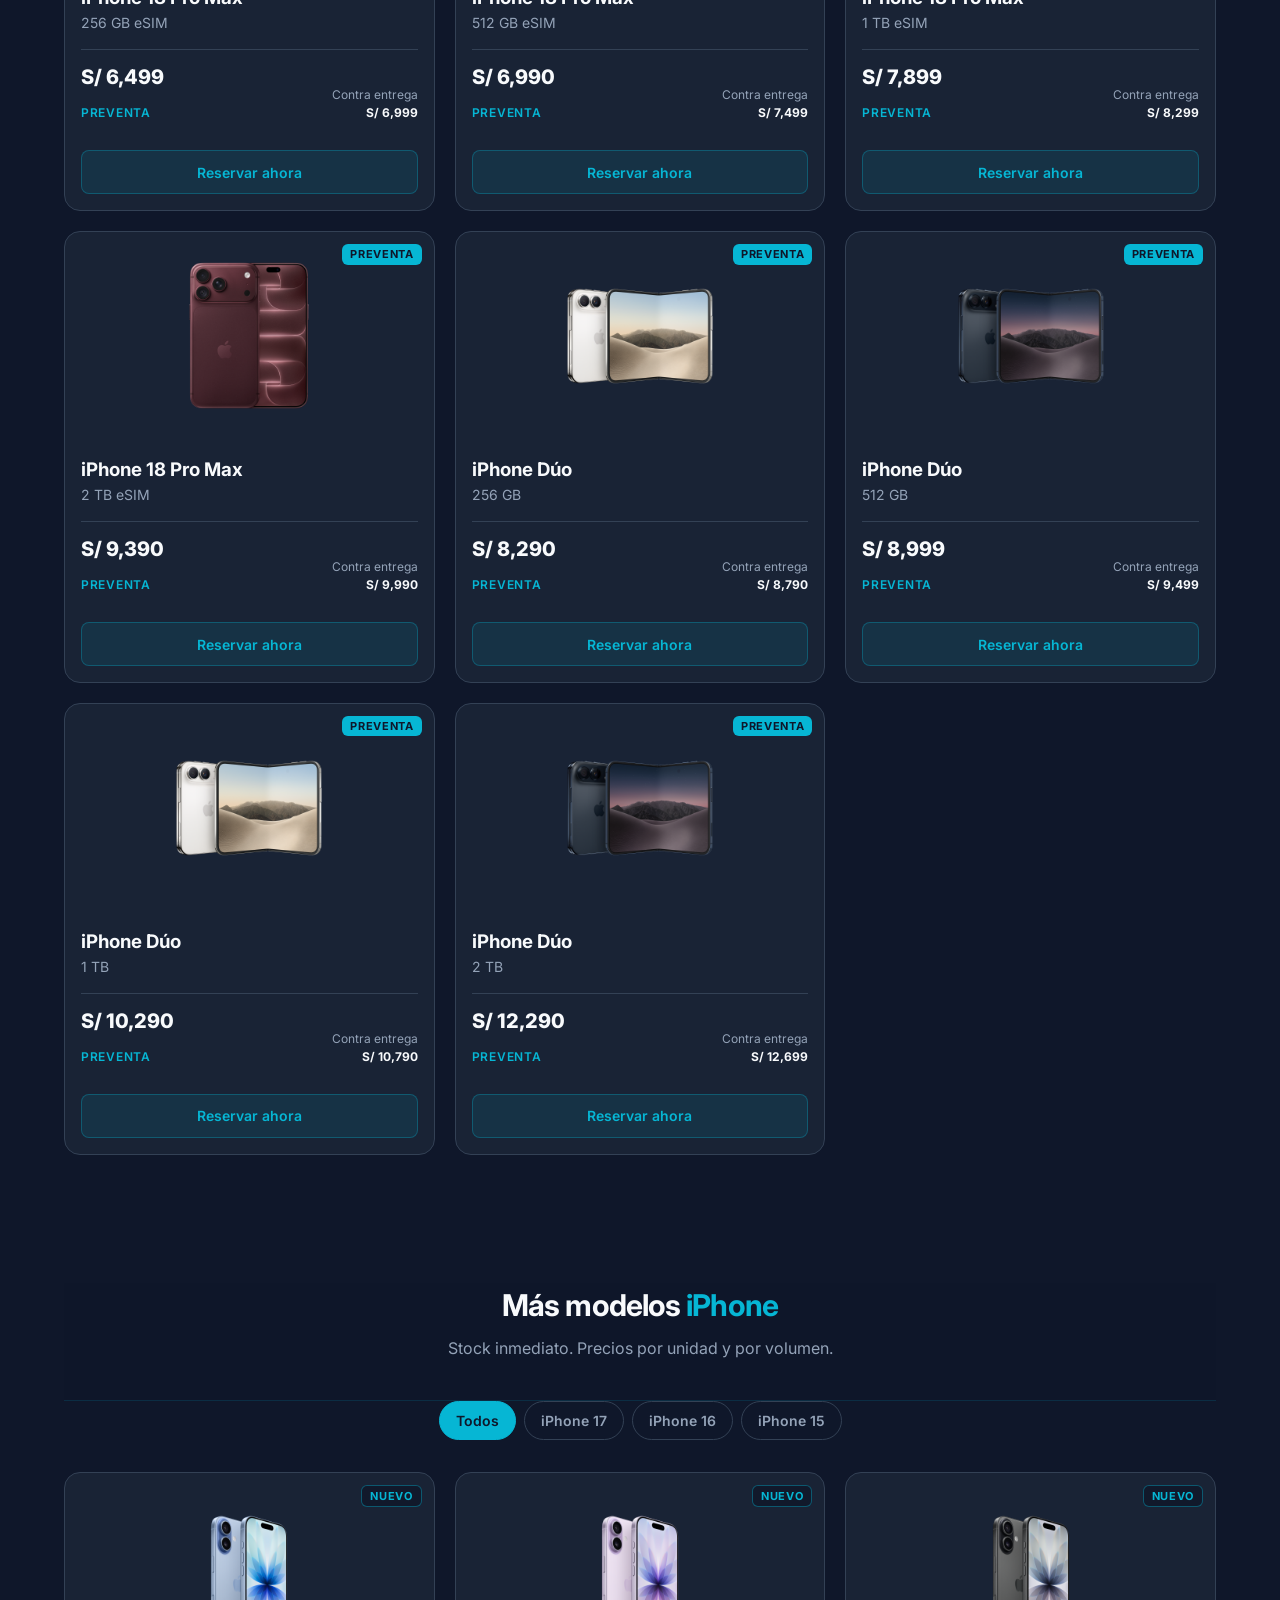
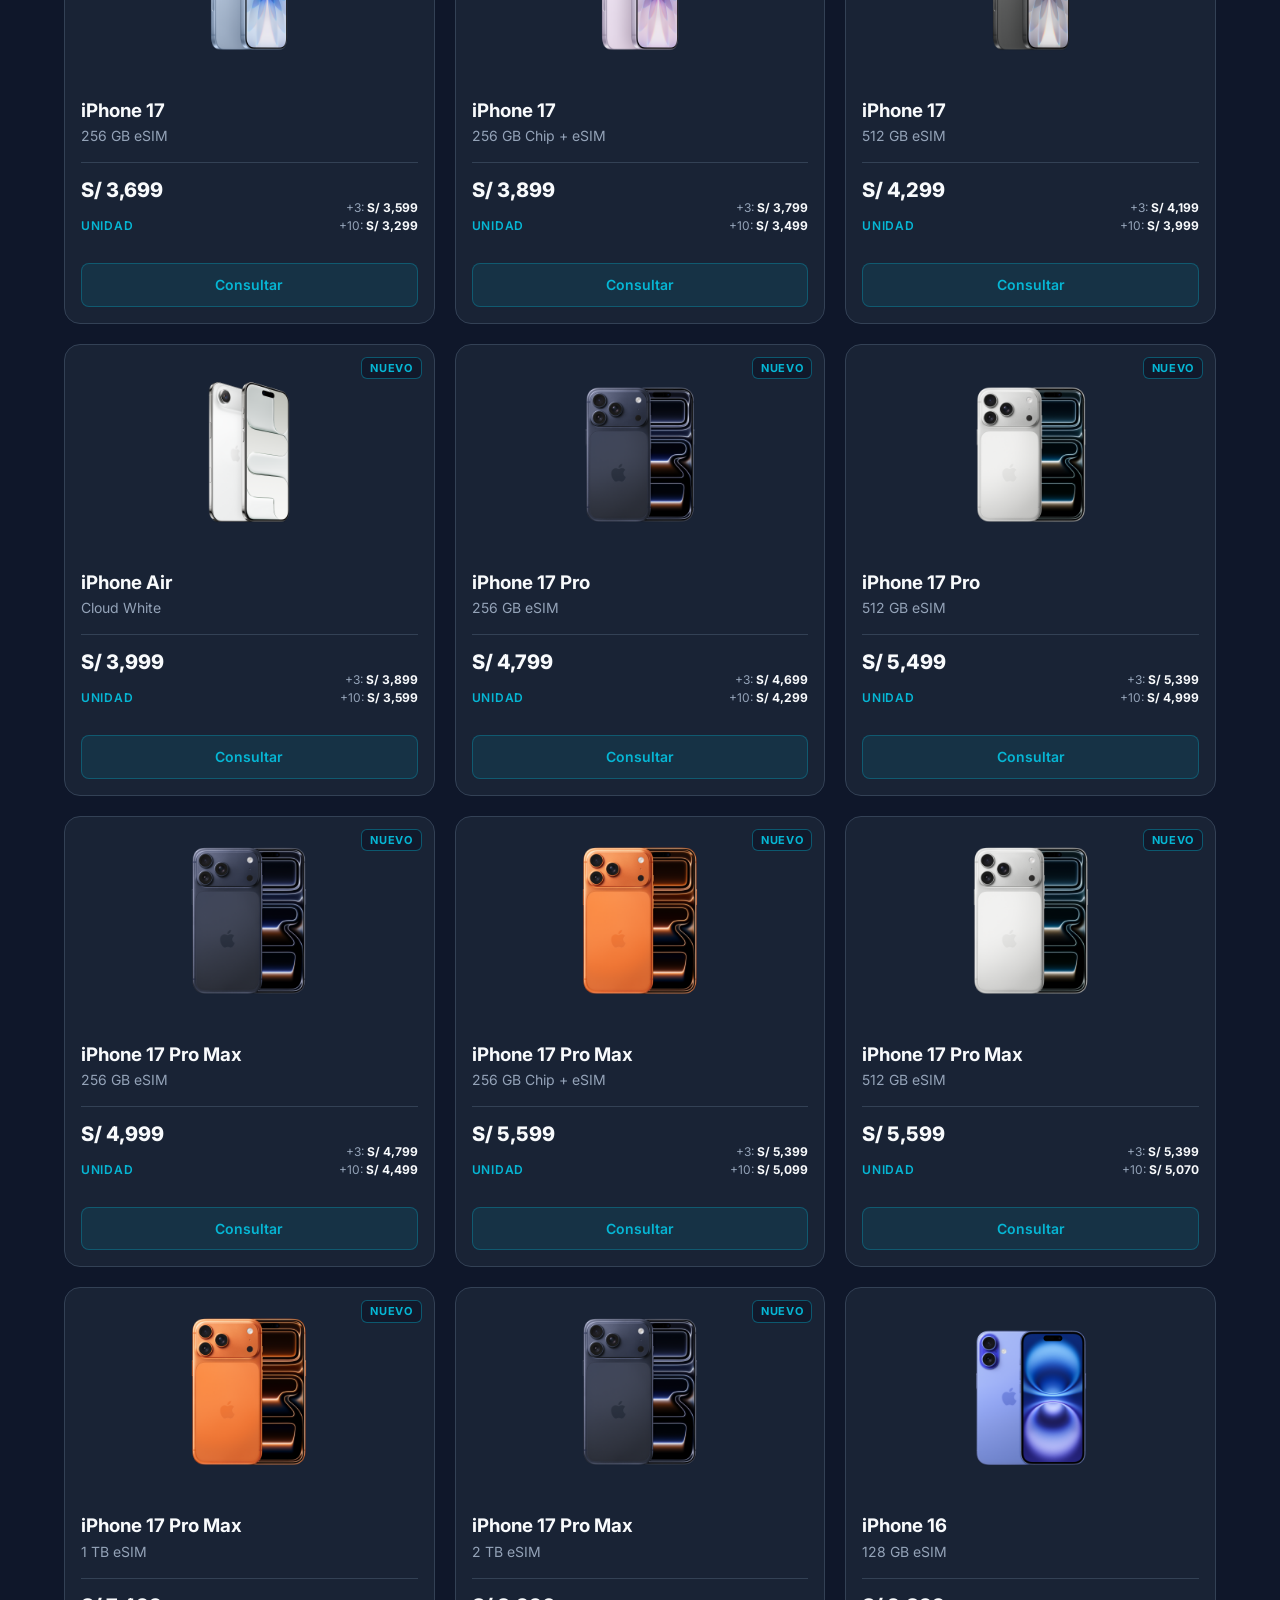
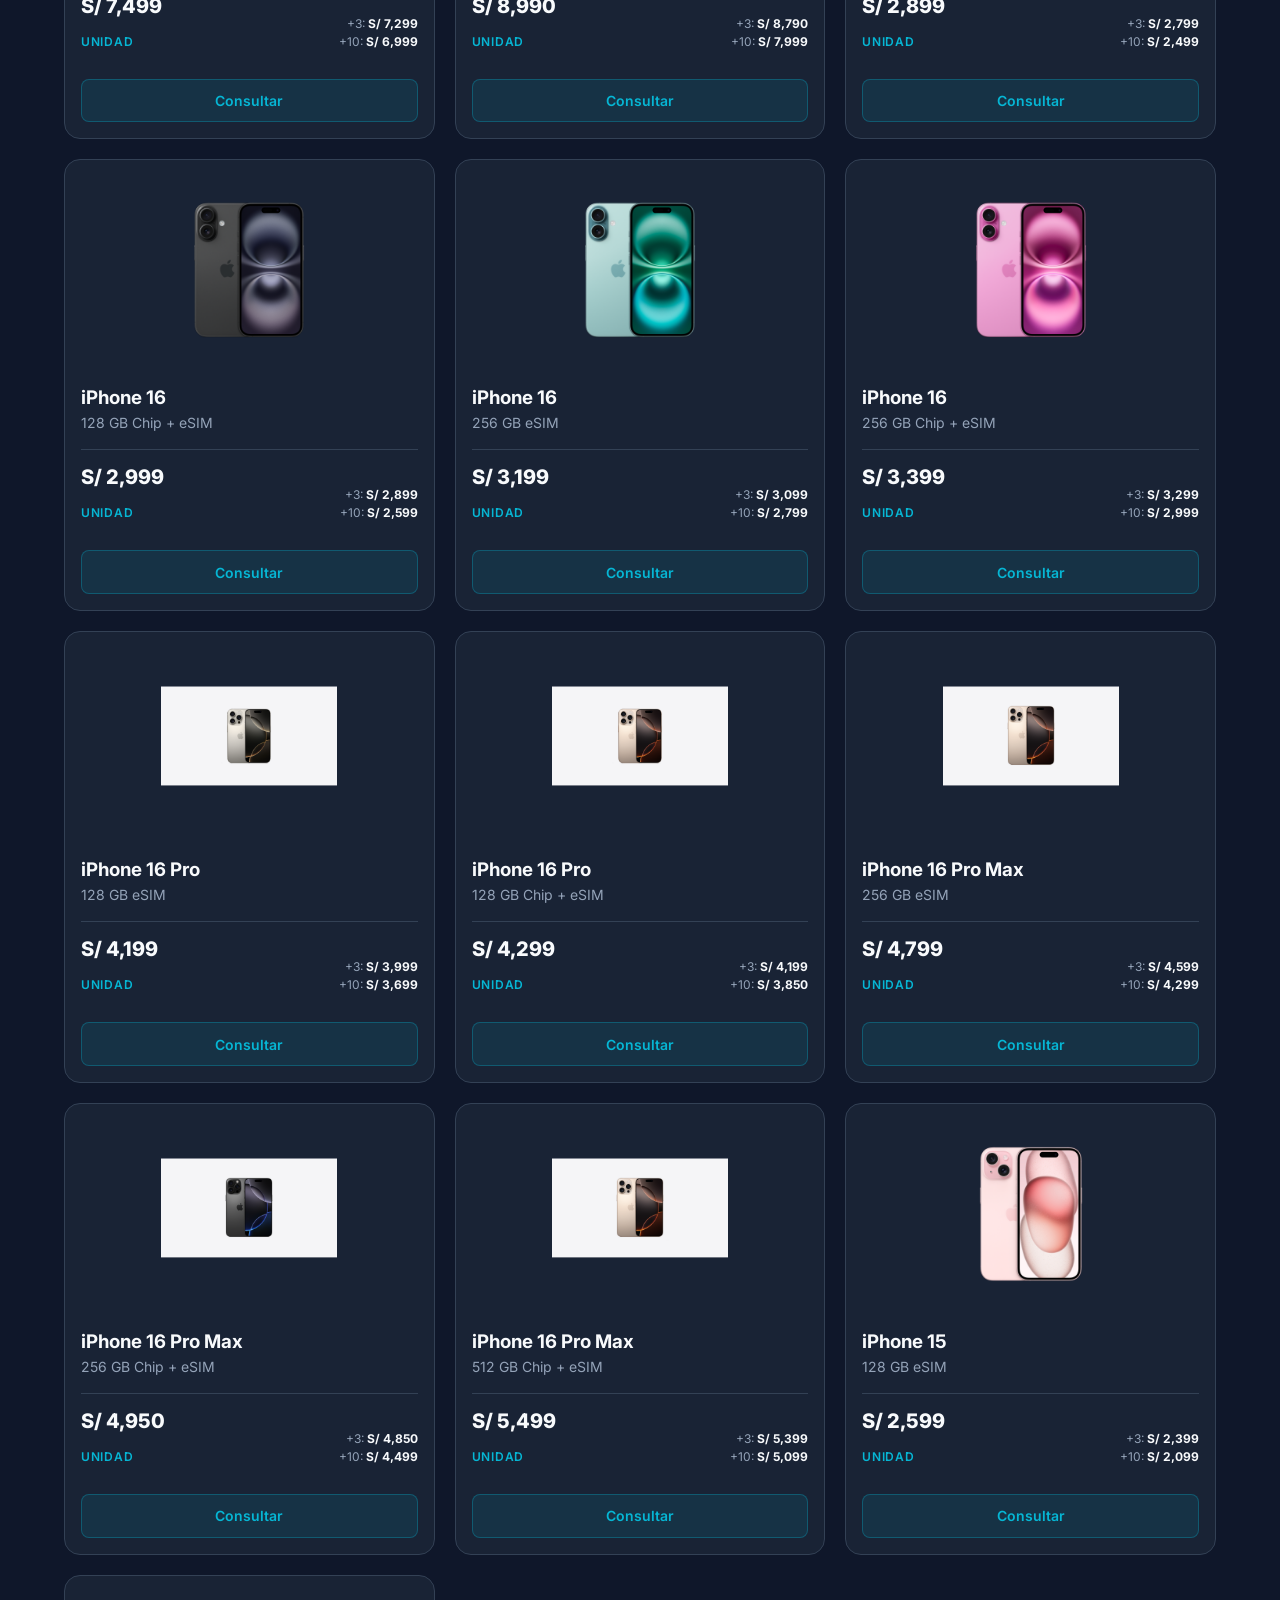
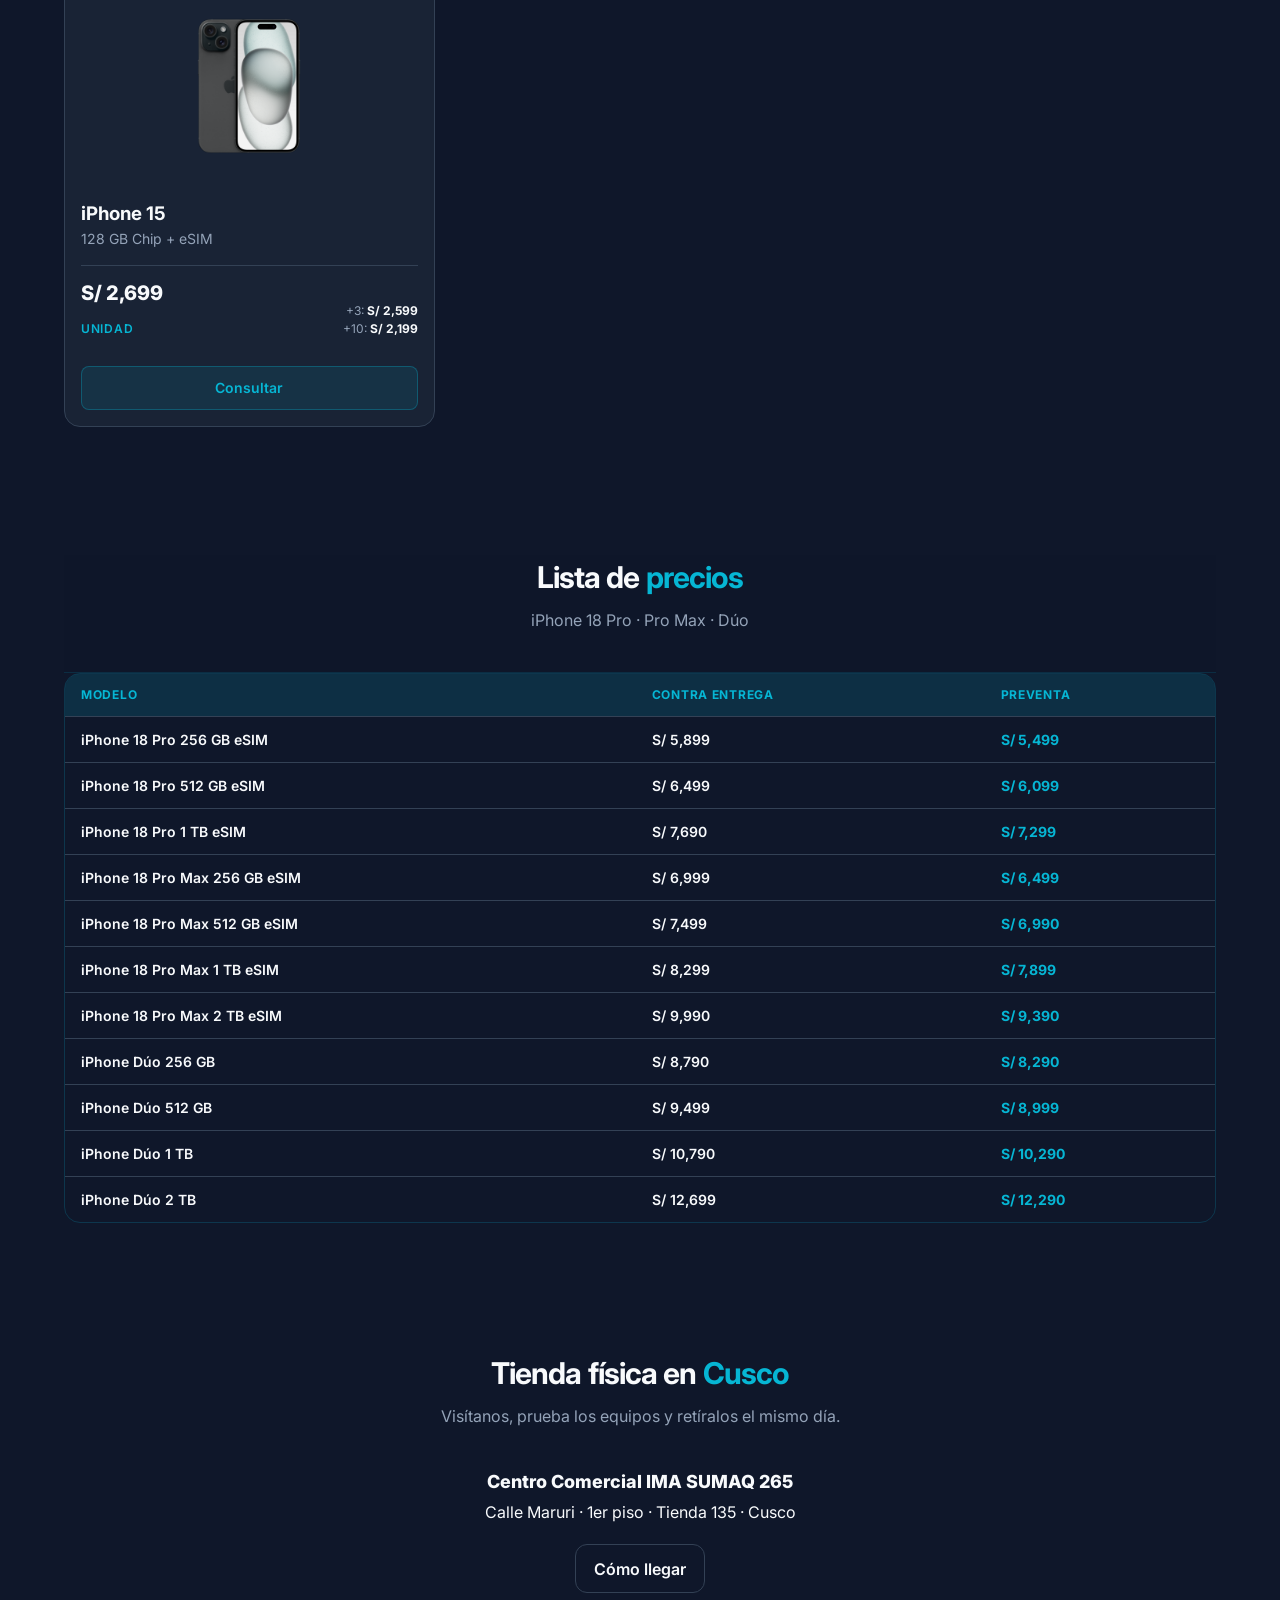
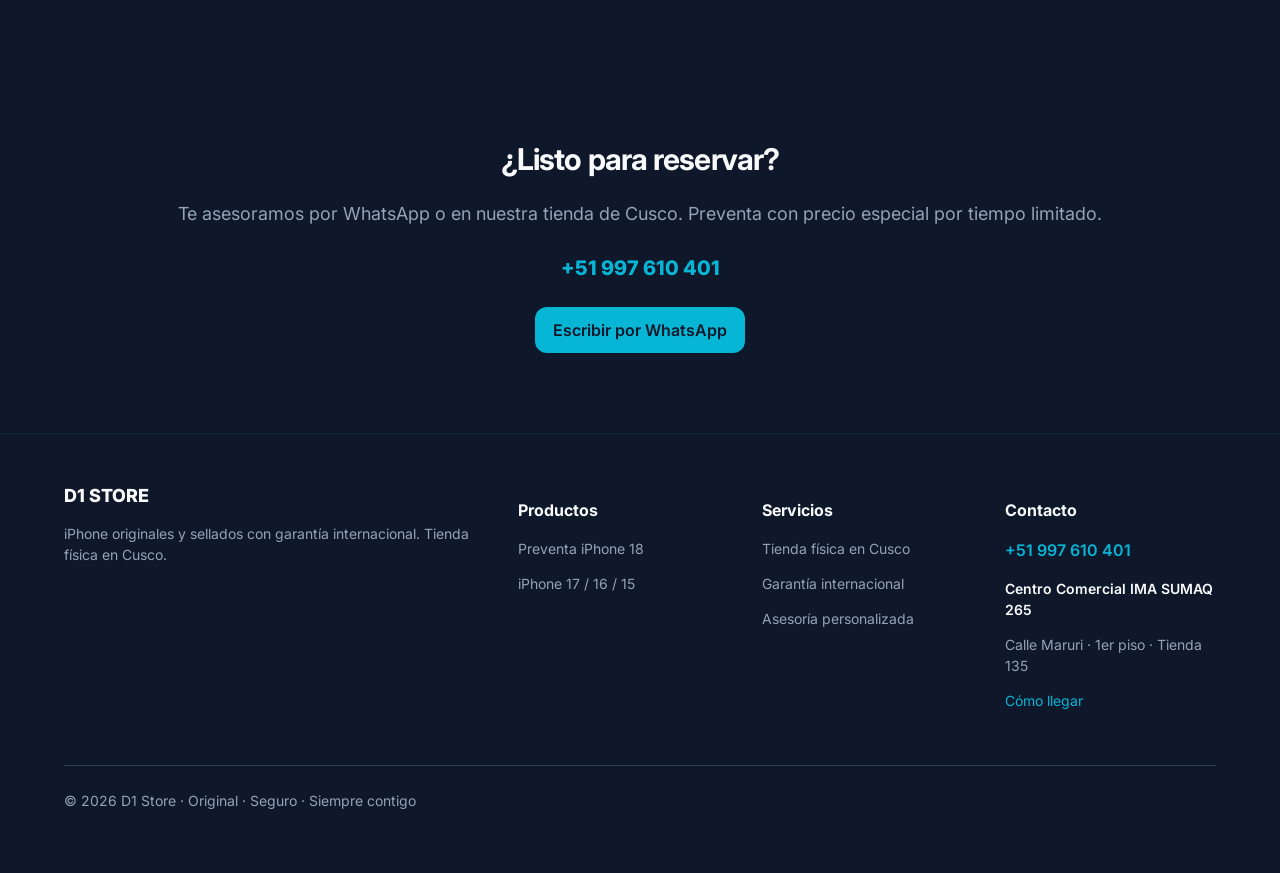
==== commit 95ca1a8c: "Marca D1 Store: quitar Cusco del nombre" ====
--- a/docs/index.html
+++ b/docs/index.html
@@ -3,12 +3,12 @@
 <head>
   <meta charset="UTF-8" />
   <meta name="viewport" content="width=device-width, initial-scale=1" />
-  <title>D1 Store Cusco | iPhone oficial</title>
-  <meta name="description" content="Preventa iPhone 18 Pro Max e iPhone Dúo. Nuevos sellados, garantía internacional y envíos a todo el Perú. D1 Store Cusco." />
+  <title>D1 Store | iPhone oficial</title>
+  <meta name="description" content="Preventa iPhone 18 Pro Max e iPhone Dúo. Nuevos sellados, garantía internacional y envíos a todo el Perú. D1 Store." />
   <link rel="icon" href="favicon.svg" />
-  <meta property="og:title" content="D1 Store Cusco — Preventa iPhone 18" />
+  <meta property="og:title" content="D1 Store — Preventa iPhone 18" />
   <meta property="og:description" content="Preventa iPhone 18 Pro Max e iPhone Dúo. WhatsApp +51 997 610 401." />
-  <meta property="og:image" content="https://alipioralo-ai.github.io/d1-store/og.jpg" />
+  <meta property="og:image" content="https://d1storeperu.github.io/d1-store/og.jpg" />
   <meta property="og:type" content="website" />
   <link rel="preconnect" href="https://fonts.googleapis.com" />
   <link rel="preconnect" href="https://fonts.gstatic.com" crossorigin />
@@ -197,7 +197,7 @@
         <span class="logo">D1</span>
         <span>
           <strong>D1 STORE</strong>
-          <small>Cusco</small>
+          <small>Tu mundo en tecnología</small>
         </span>
       </a>
       <div class="links">
@@ -336,7 +336,7 @@
     <div class="wrap">
       <div class="foot">
         <div>
-          <p style="font-size:1.125rem;font-weight:800;margin:0 0 0.5rem">D1 STORE CUSCO</p>
+          <p style="font-size:1.125rem;font-weight:800;margin:0 0 0.5rem">D1 STORE</p>
           <p class="muted">iPhone originales y sellados con garantía internacional. Tienda física en Cusco.</p>
         </div>
         <div>
@@ -358,7 +358,7 @@
           <p class="muted"><a href="https://maps.google.com/?q=Centro+Comercial+IMA+SUMAQ+265+Calle+Maruri+Cusco" target="_blank" rel="noopener" style="color:var(--primary)">Cómo llegar</a></p>
         </div>
       </div>
-      <p class="copy">© 2026 D1 Store Cusco · Original · Seguro · Siempre contigo</p>
+      <p class="copy">© 2026 D1 Store · Original · Seguro · Siempre contigo</p>
     </div>
   </footer>
 
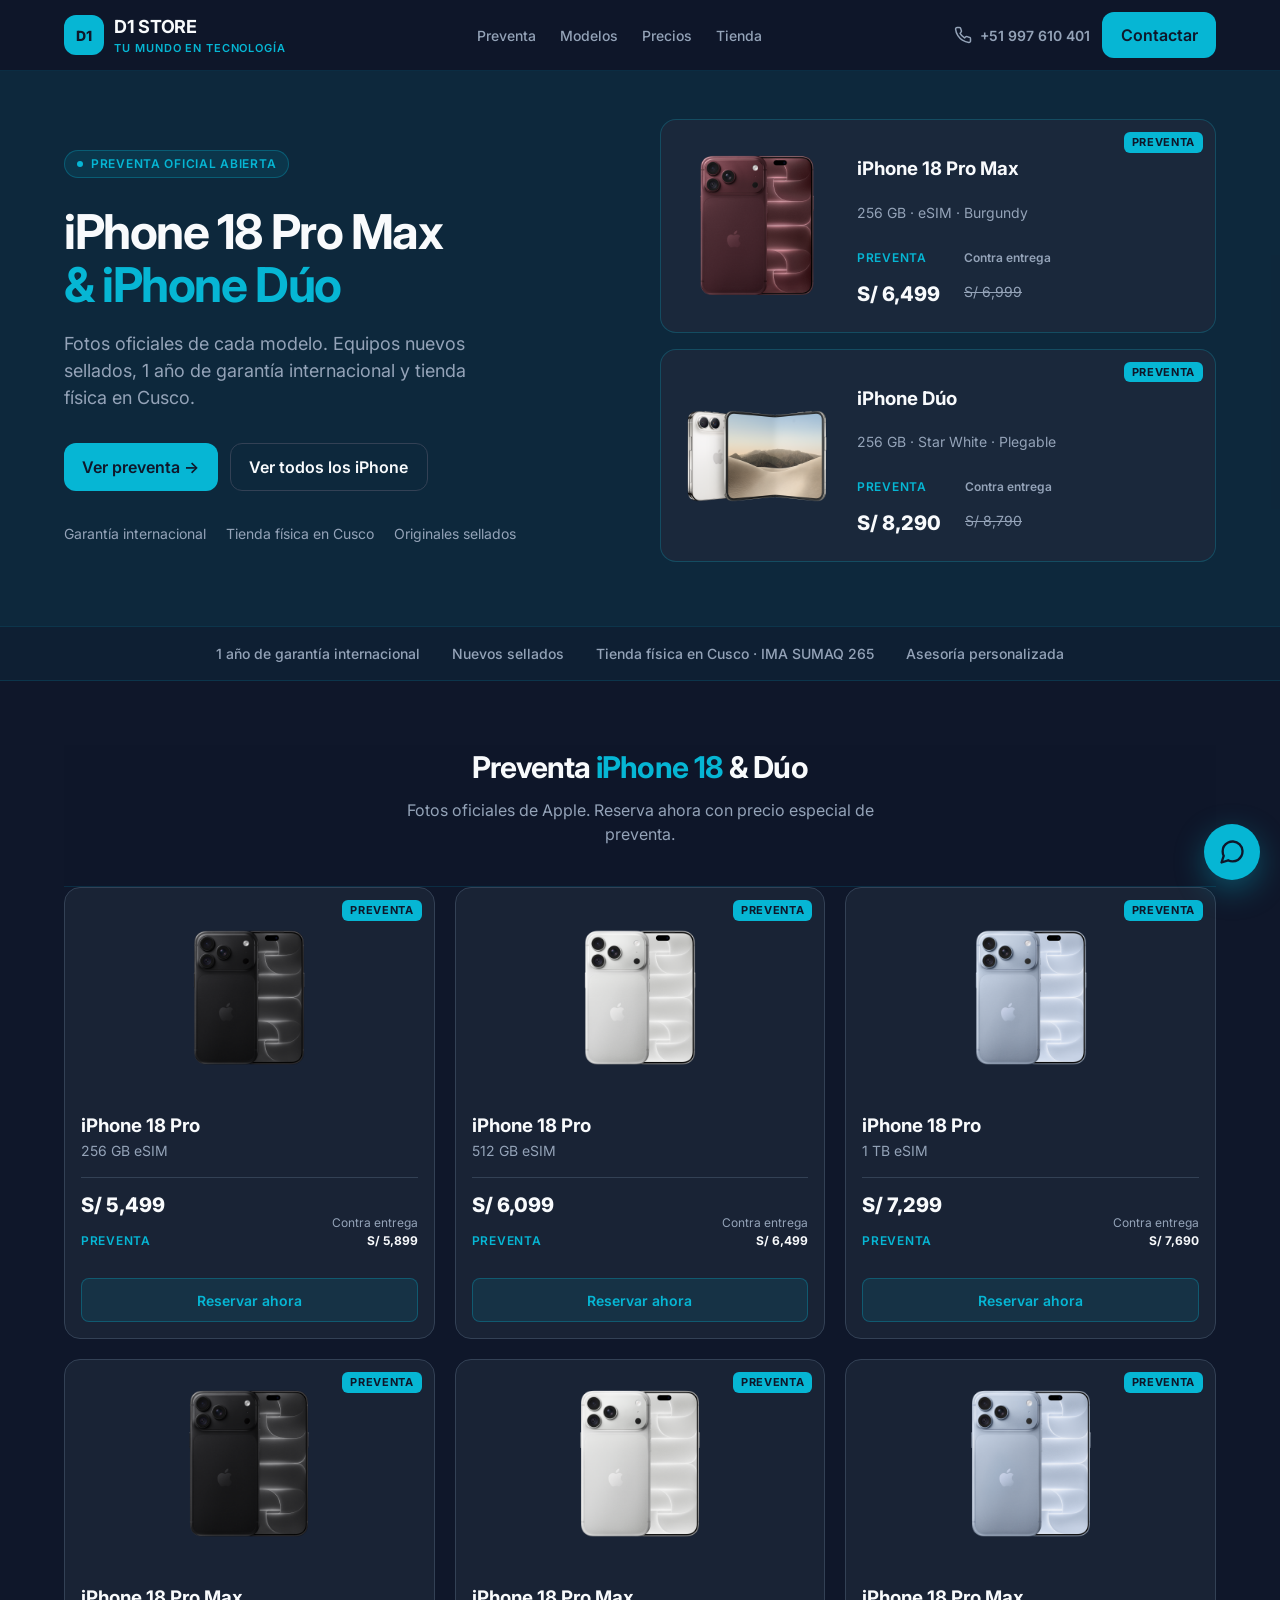
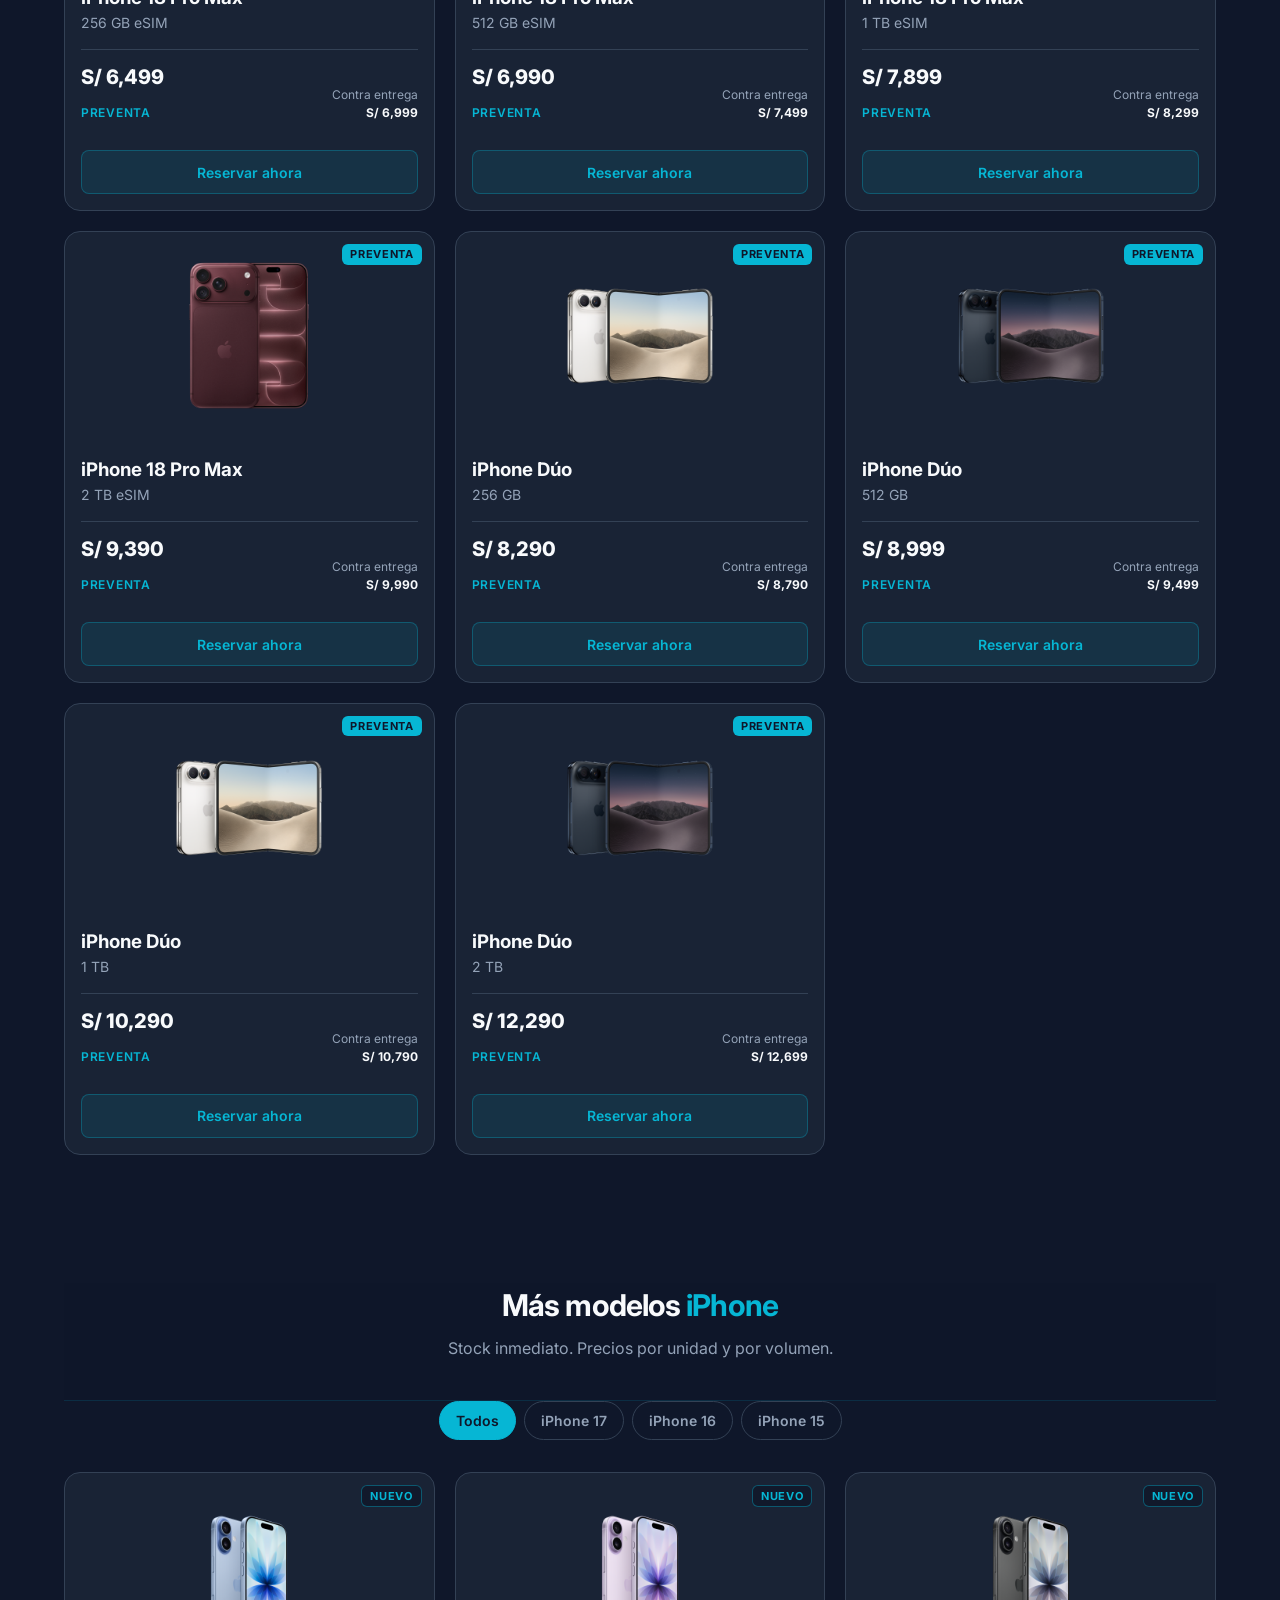
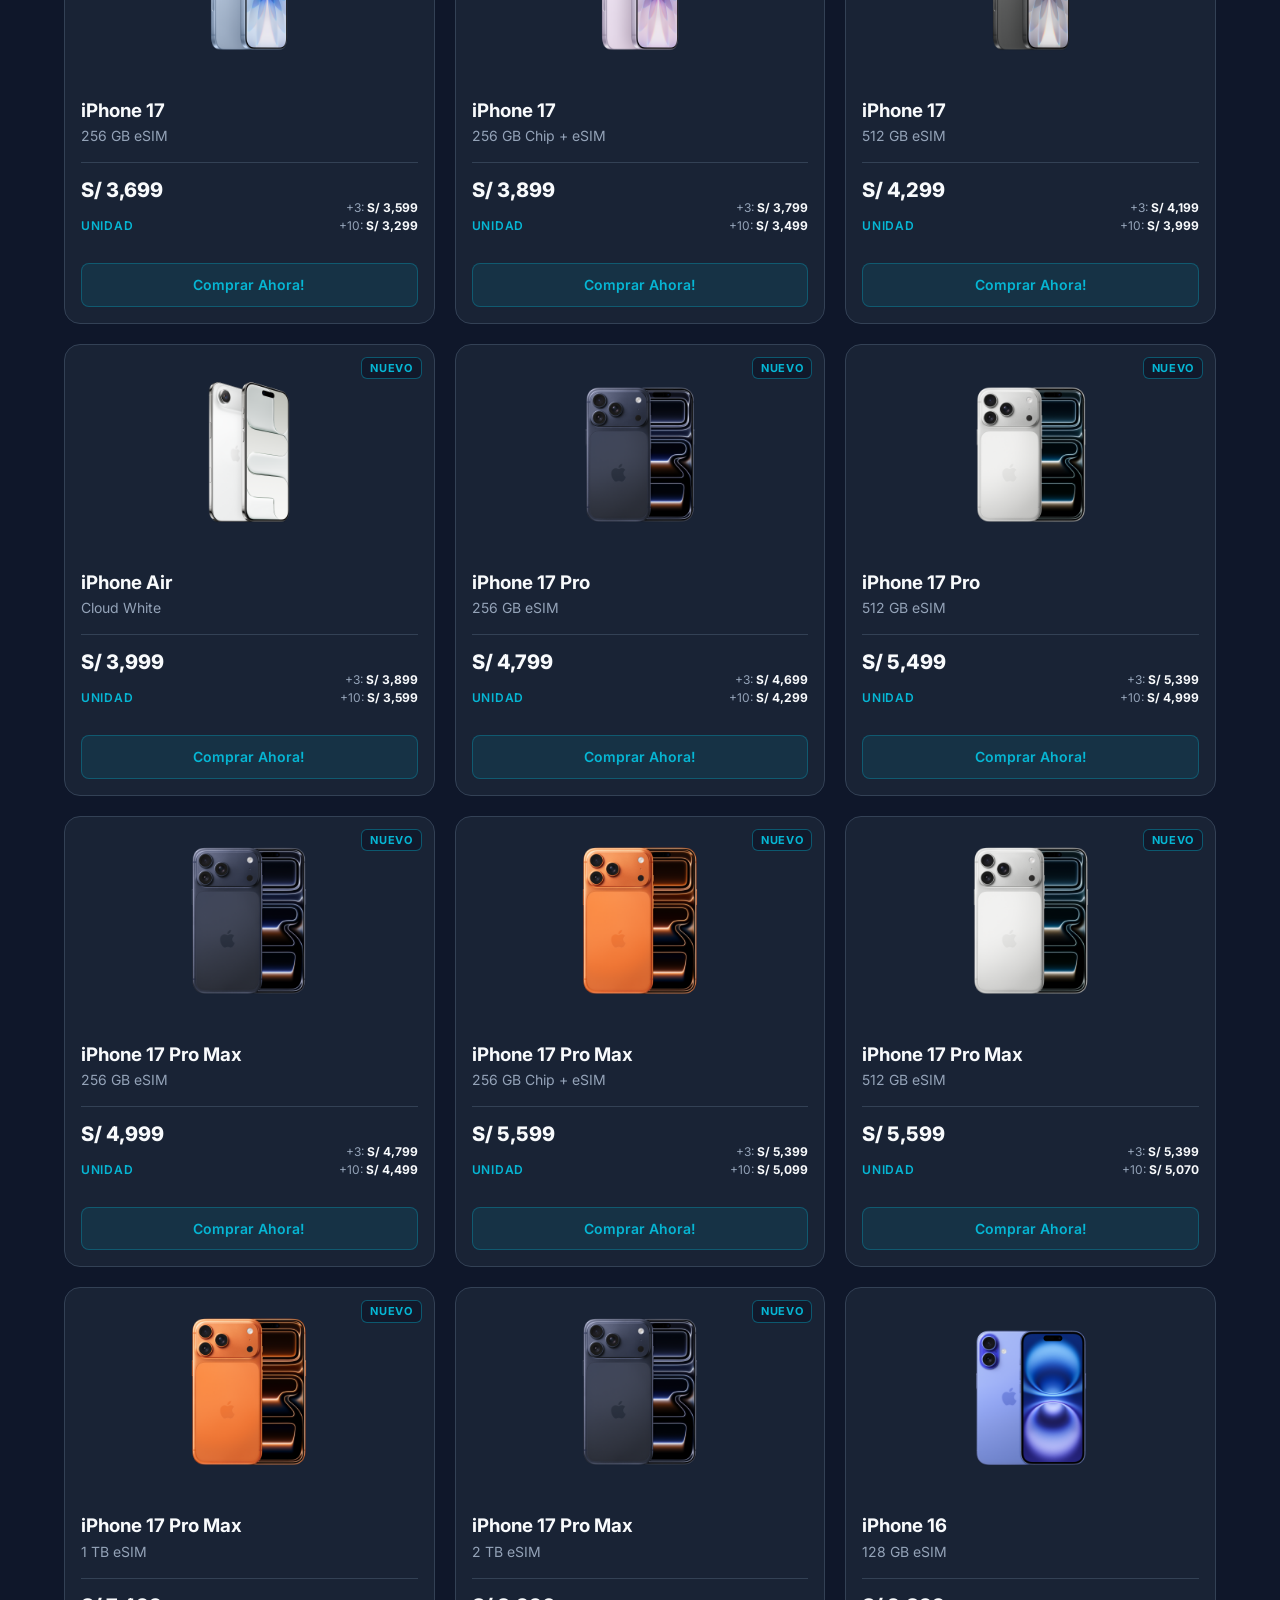
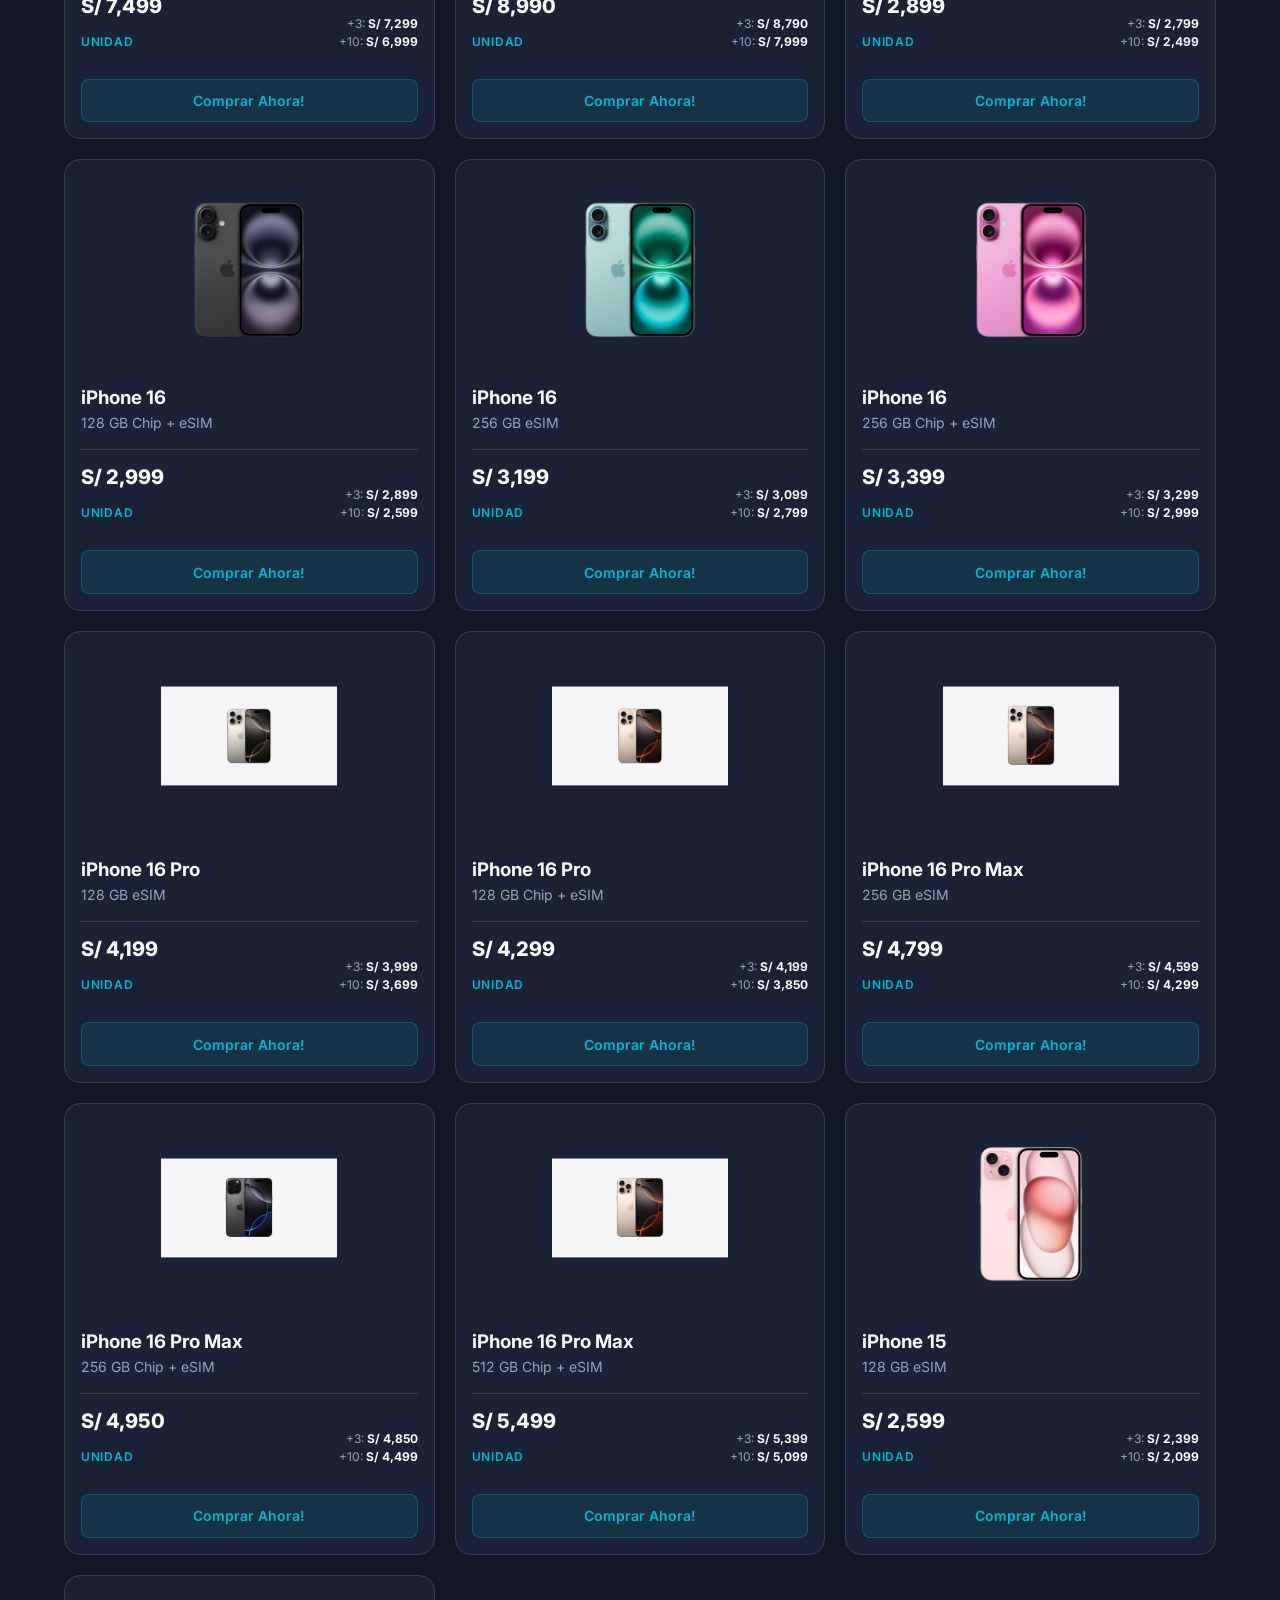
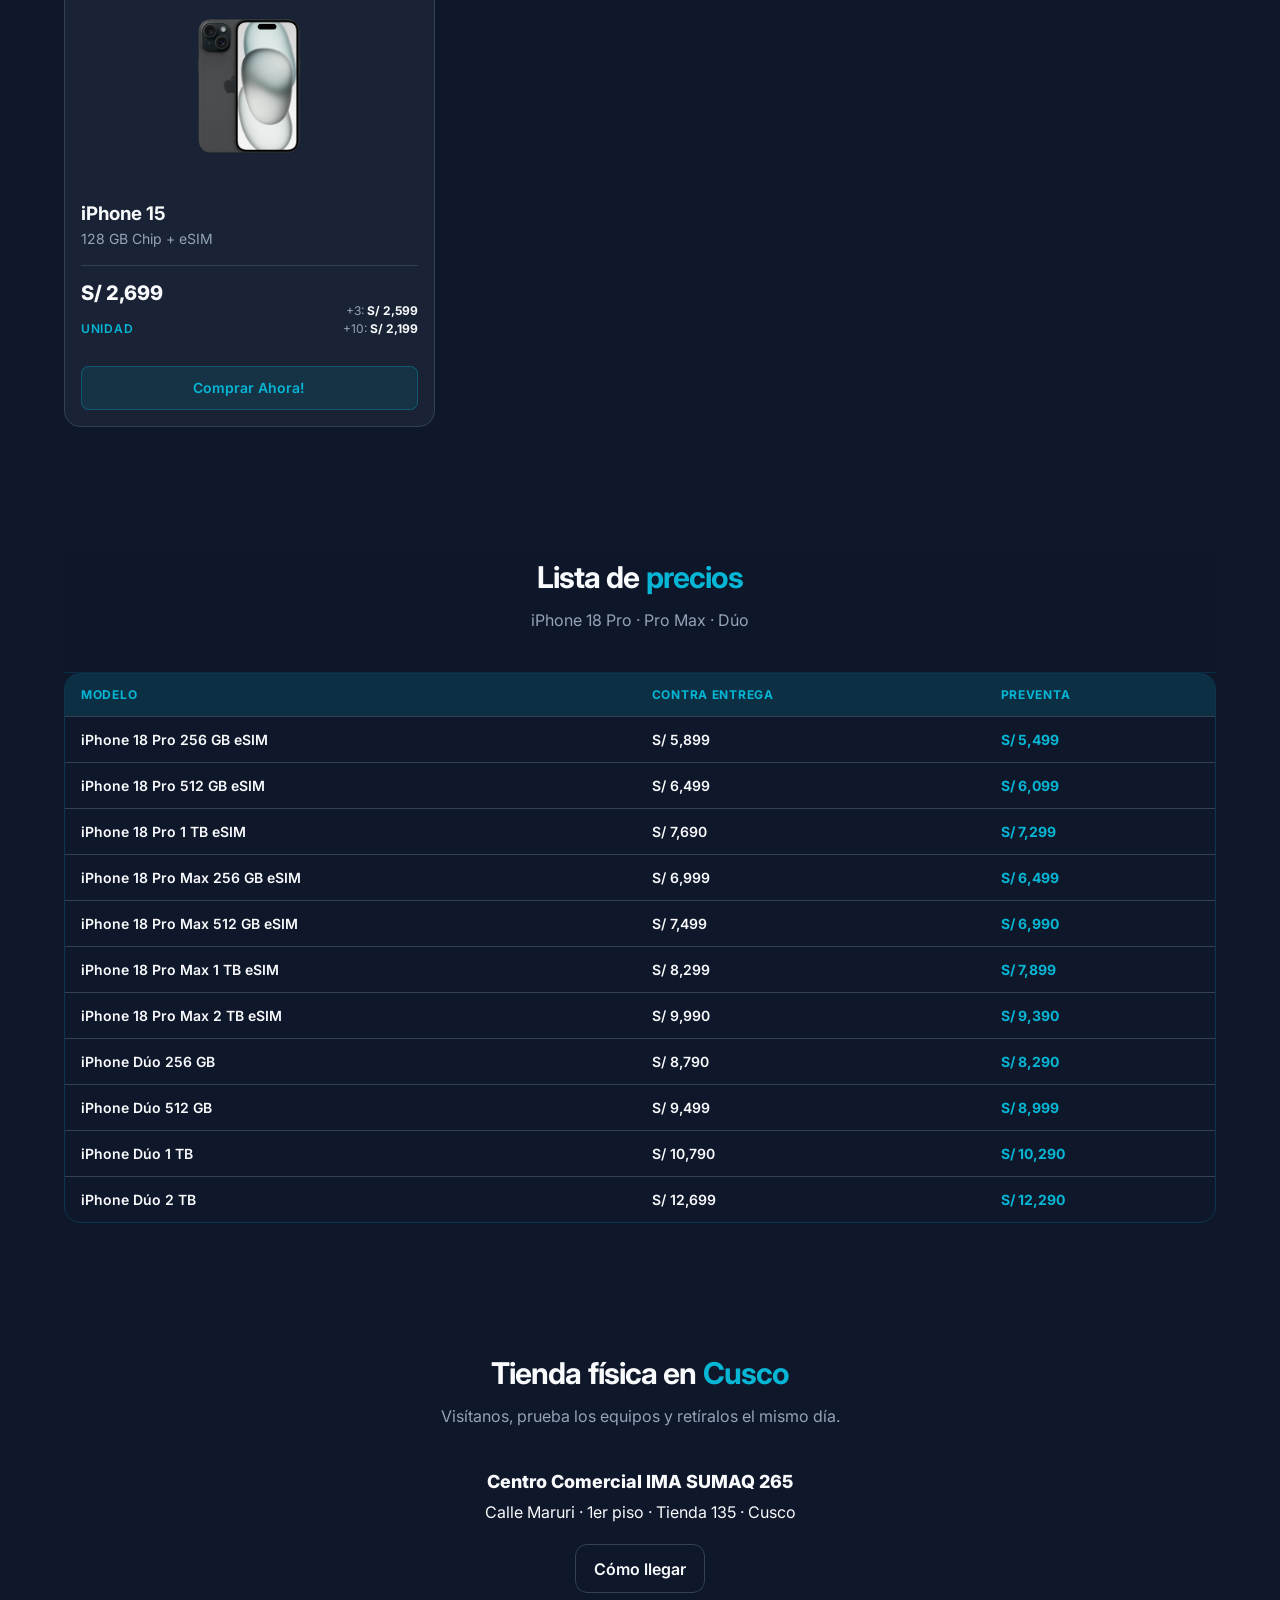
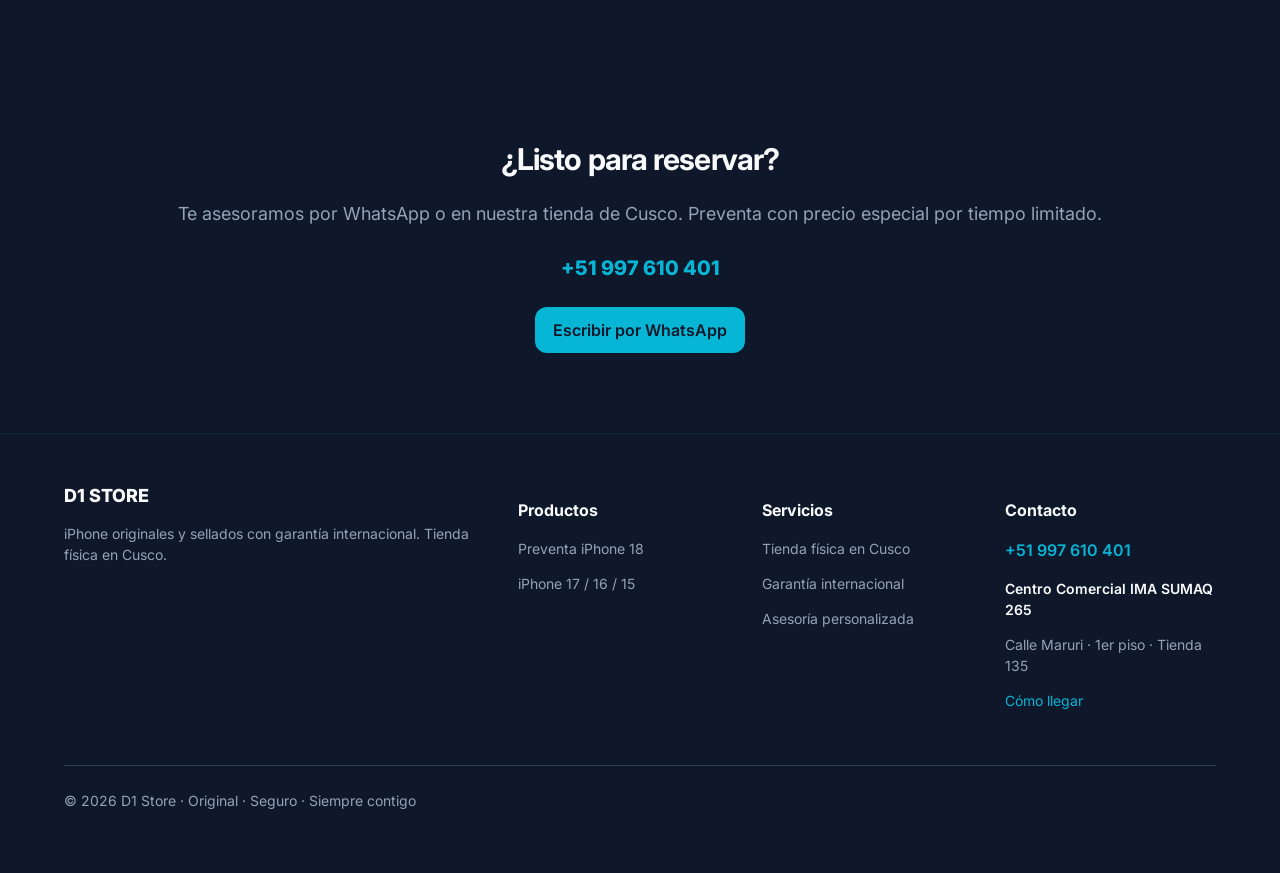
==== commit 0e18b35d: "Cambiar Consultar por Comprar Ahora en catálogo" ====
--- a/docs/index.html
+++ b/docs/index.html
@@ -404,7 +404,11 @@
     ];
 
     const soles = (n) => "S/ " + n.toLocaleString("es-PE");
-    const wa = (p) => "https://wa.me/51997610401?text=" + encodeURIComponent("Hola, quiero consultar " + p.name + " " + p.storage);
+    const wa = (p) => "https://wa.me/51997610401?text=" + encodeURIComponent(
+      p.preventa
+        ? "Hola, quiero información sobre la preventa del " + p.name + " de " + p.storage
+        : "Hola, quiero comprar el " + p.name + " de " + p.storage
+    );
 
     function card(p) {
       const badge = p.tag ? `<span class="badge${p.tag === "nuevo" ? " nuevo" : ""}">${p.tag === "preventa" ? "Preventa" : "Nuevo"}</span>` : "";
@@ -422,7 +426,7 @@
             <div><p class="price">${soles(main)}</p><p class="kicker">${label}</p></div>
             <p class="tiny">${extra}</p>
           </div>
-          <a class="consult" href="${wa(p)}" target="_blank" rel="noopener">${p.preventa ? "Reservar ahora" : "Consultar"}</a>
+          <a class="consult" href="${wa(p)}" target="_blank" rel="noopener">${p.preventa ? "Reservar ahora" : "Comprar Ahora!"}</a>
         </div>
       </article>`;
     }
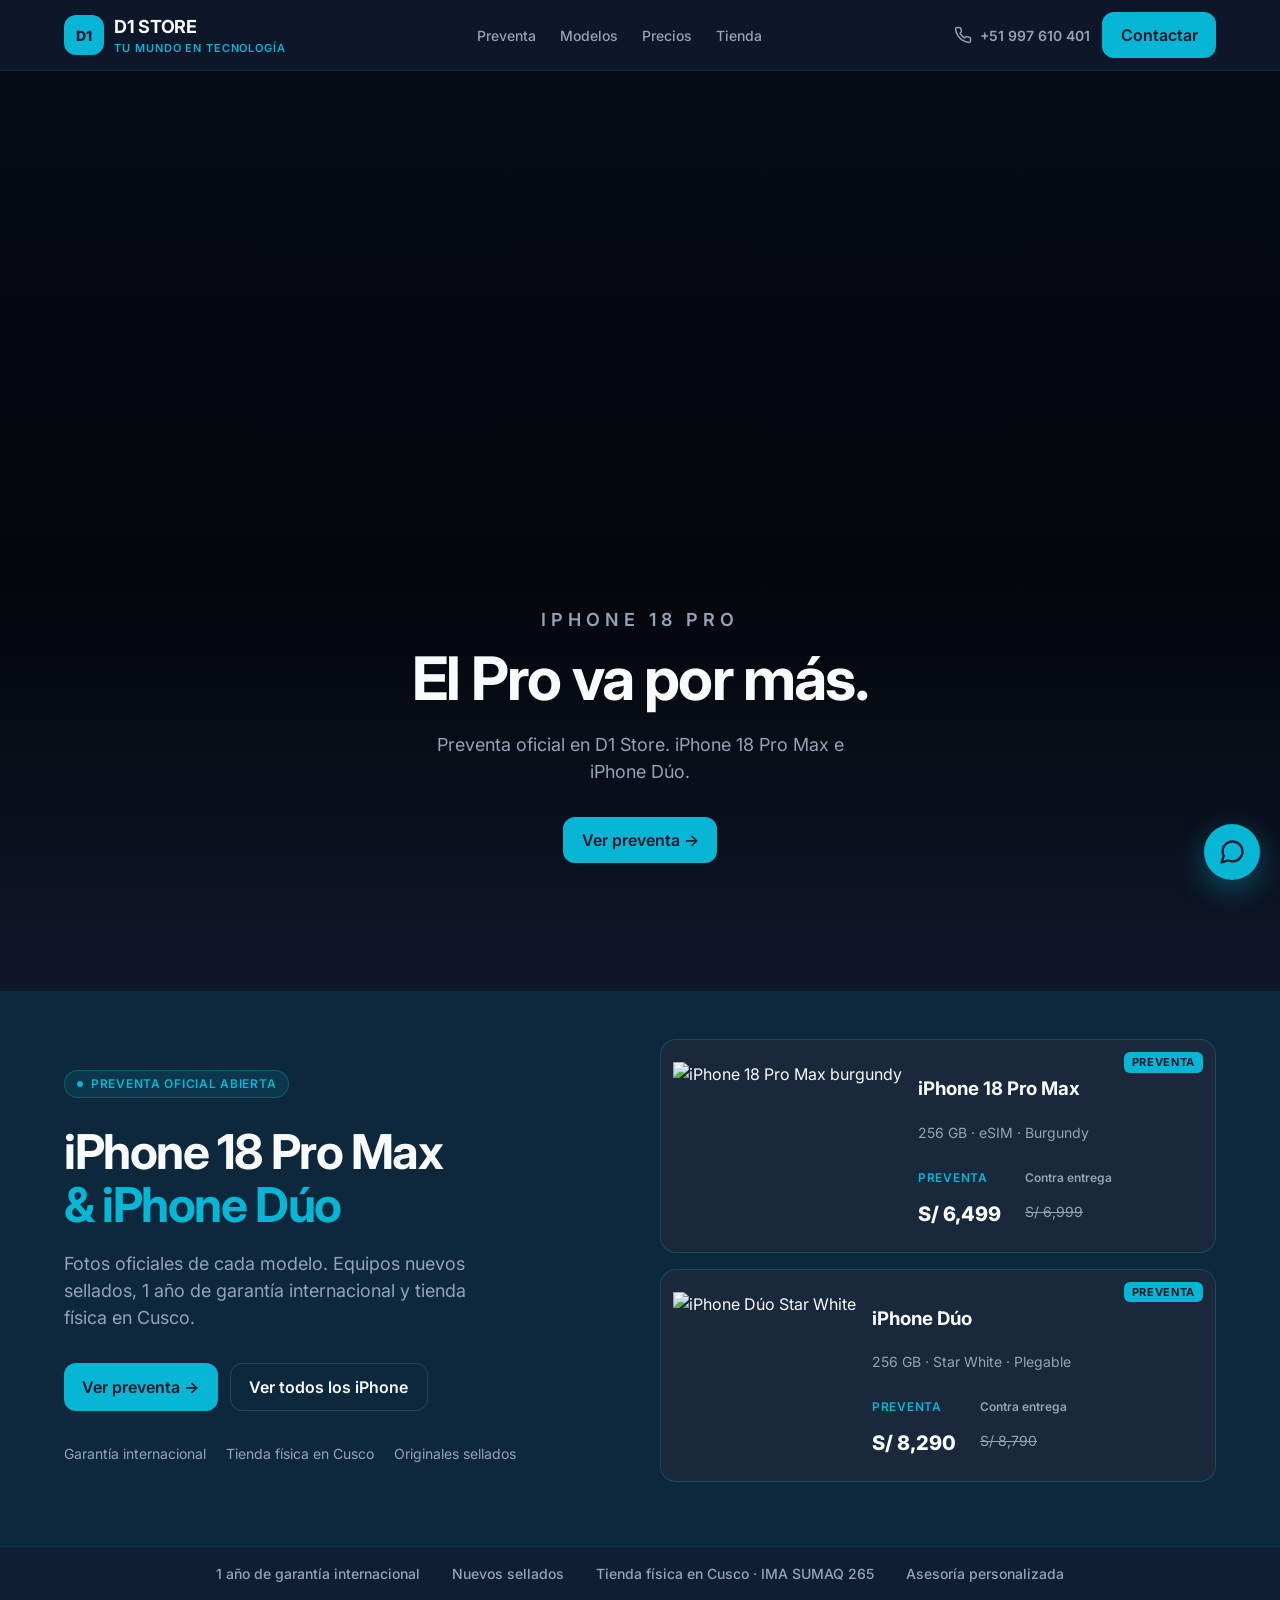
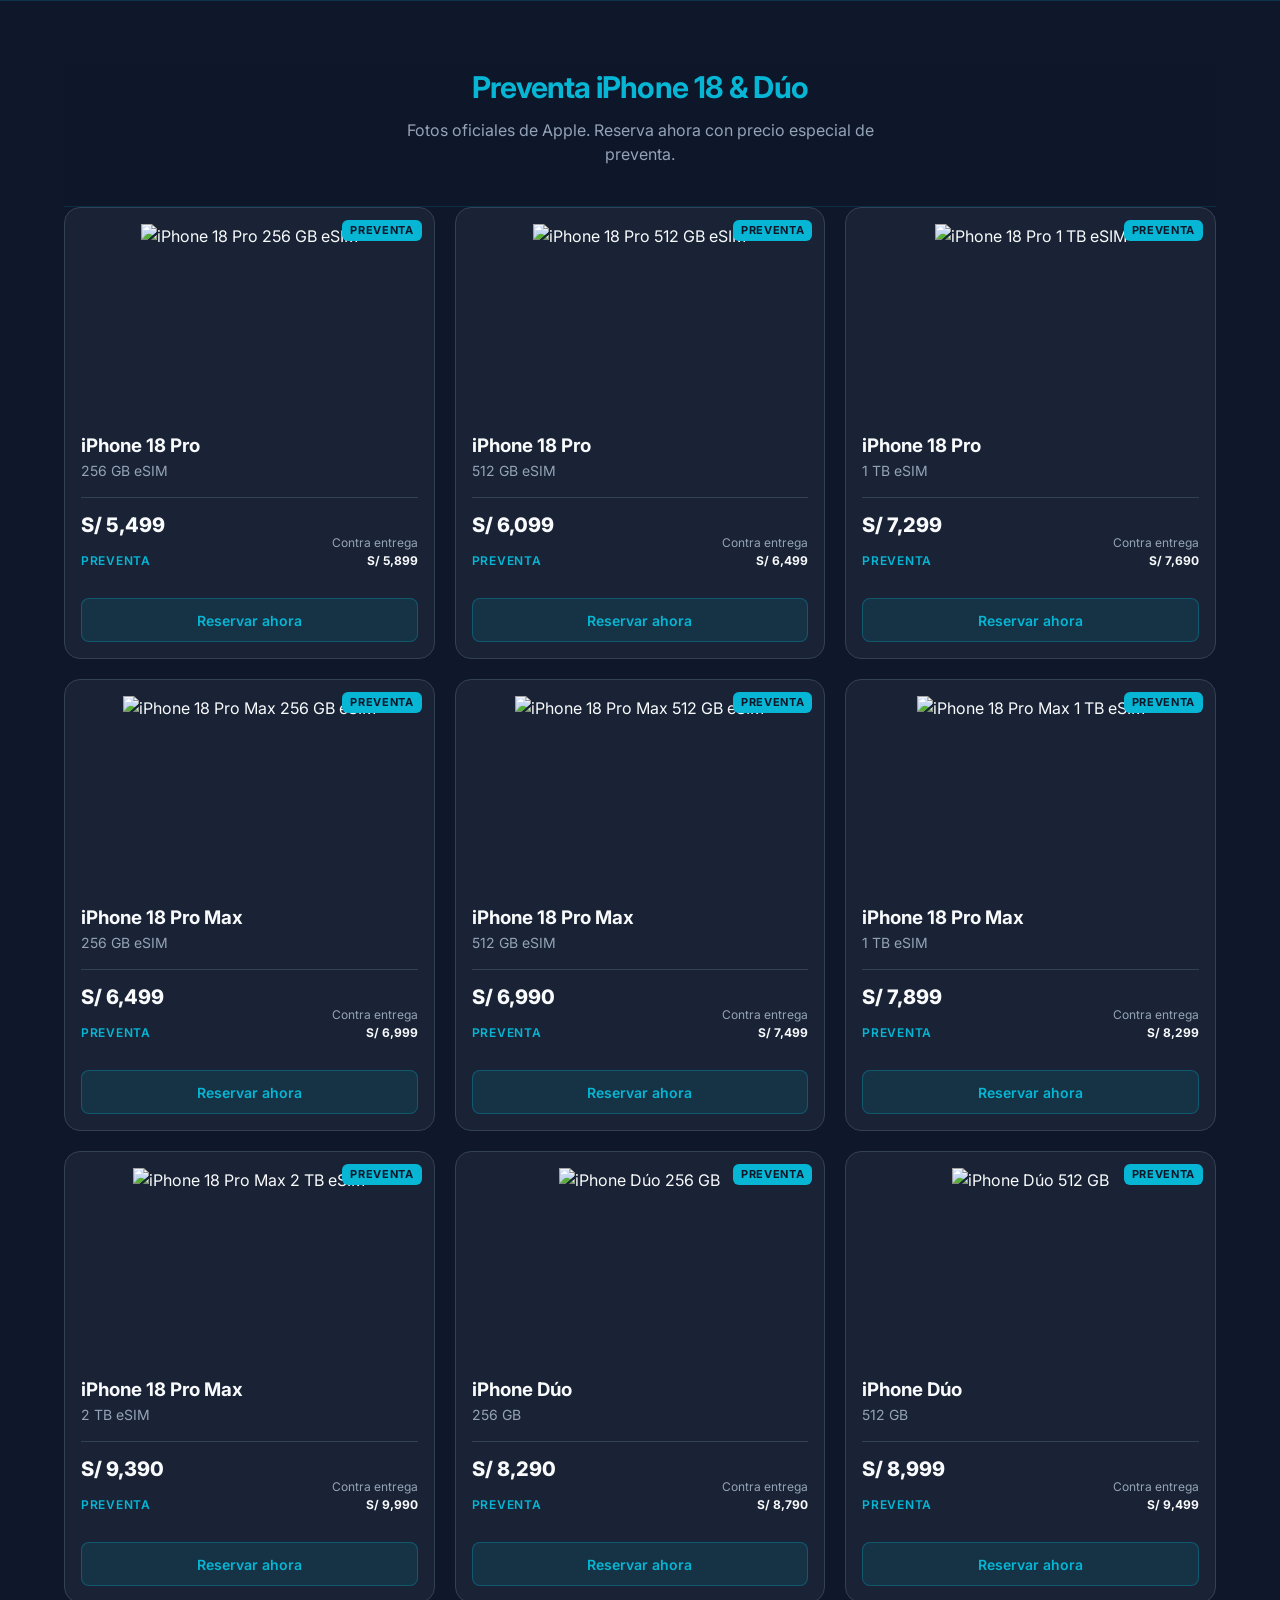
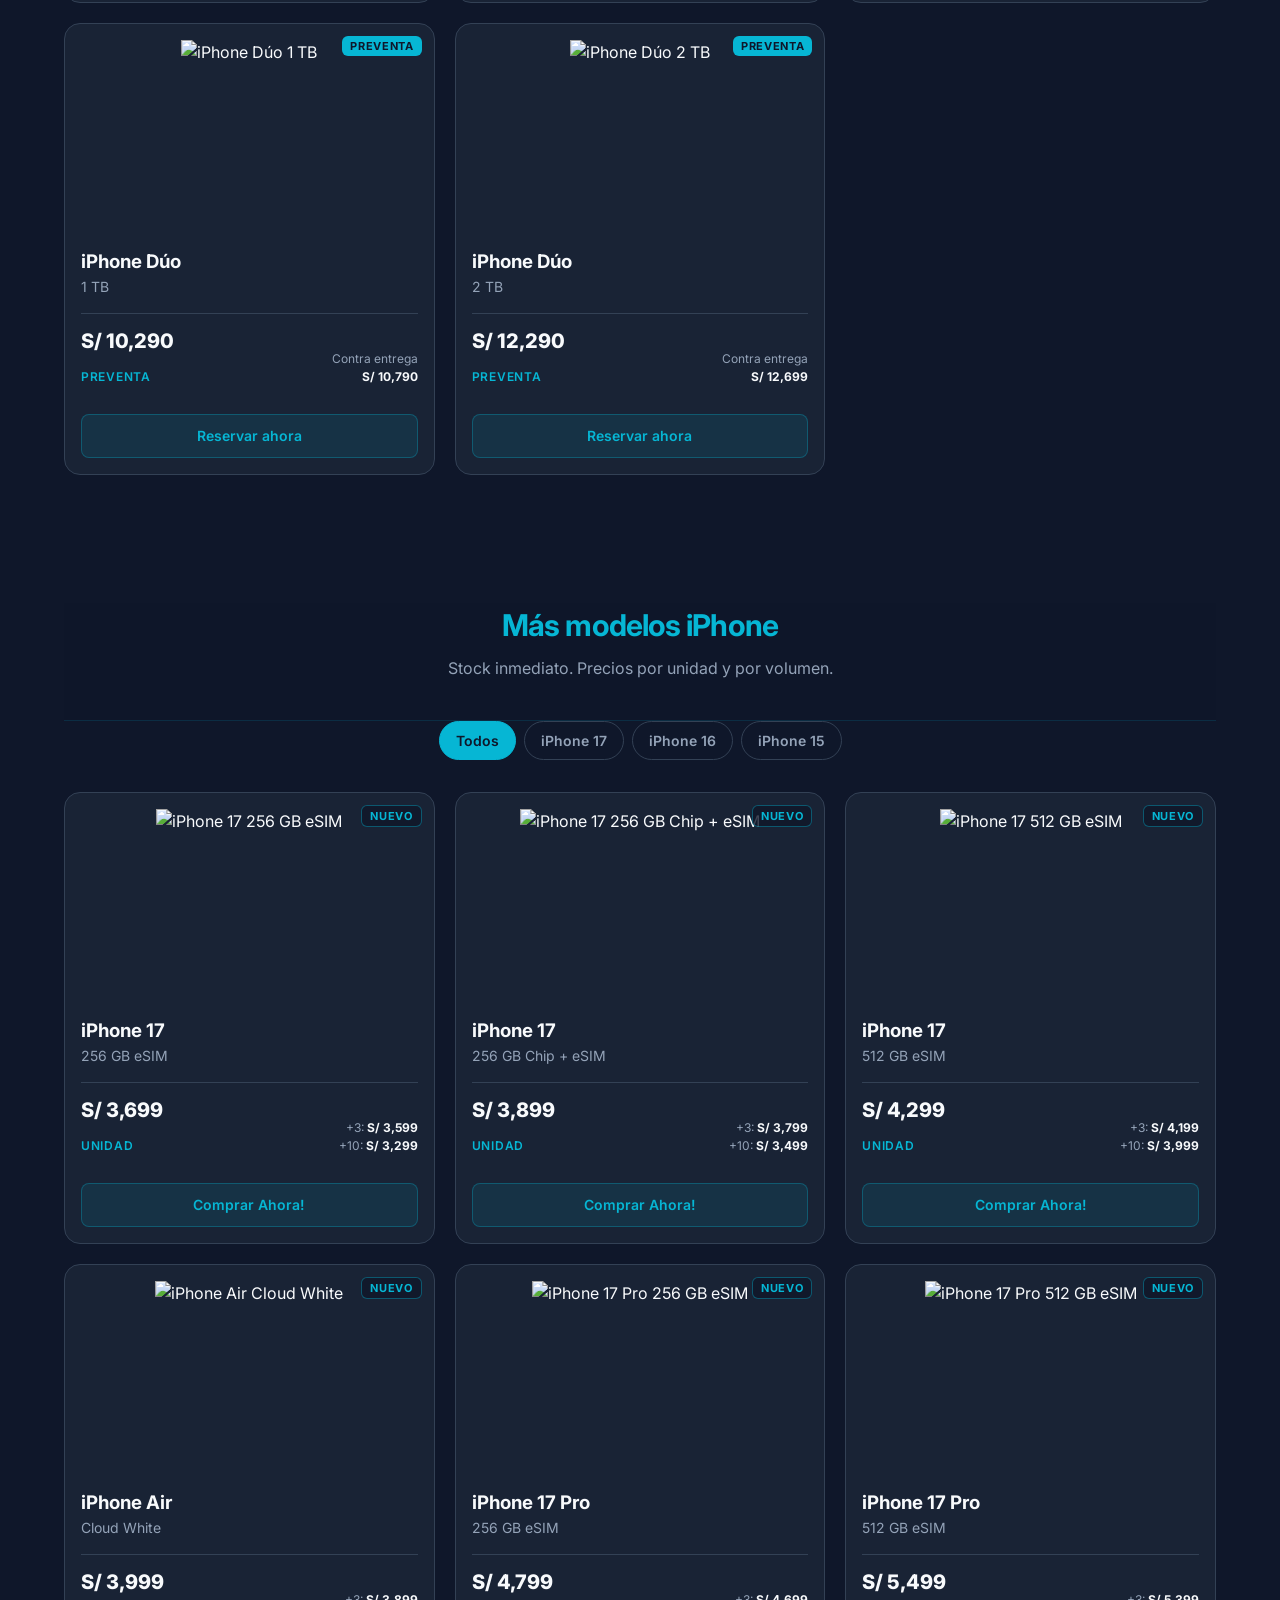
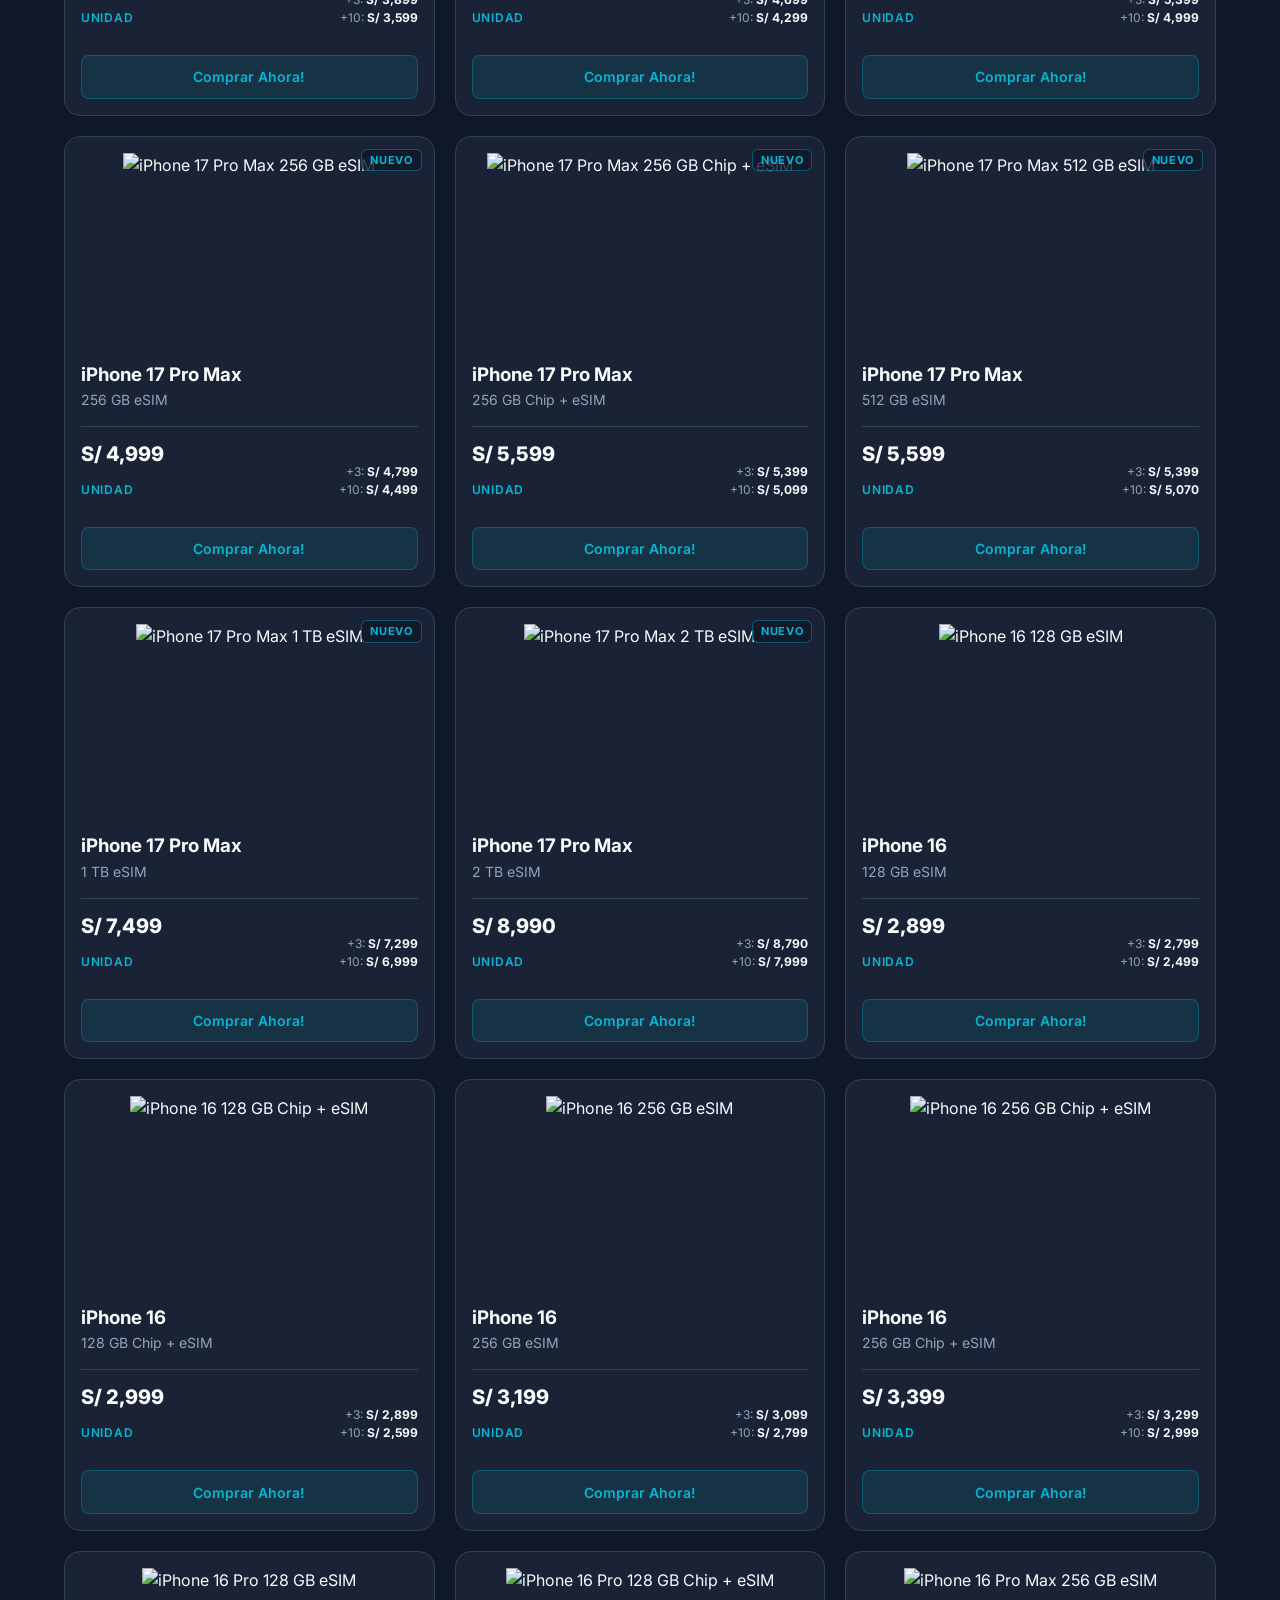
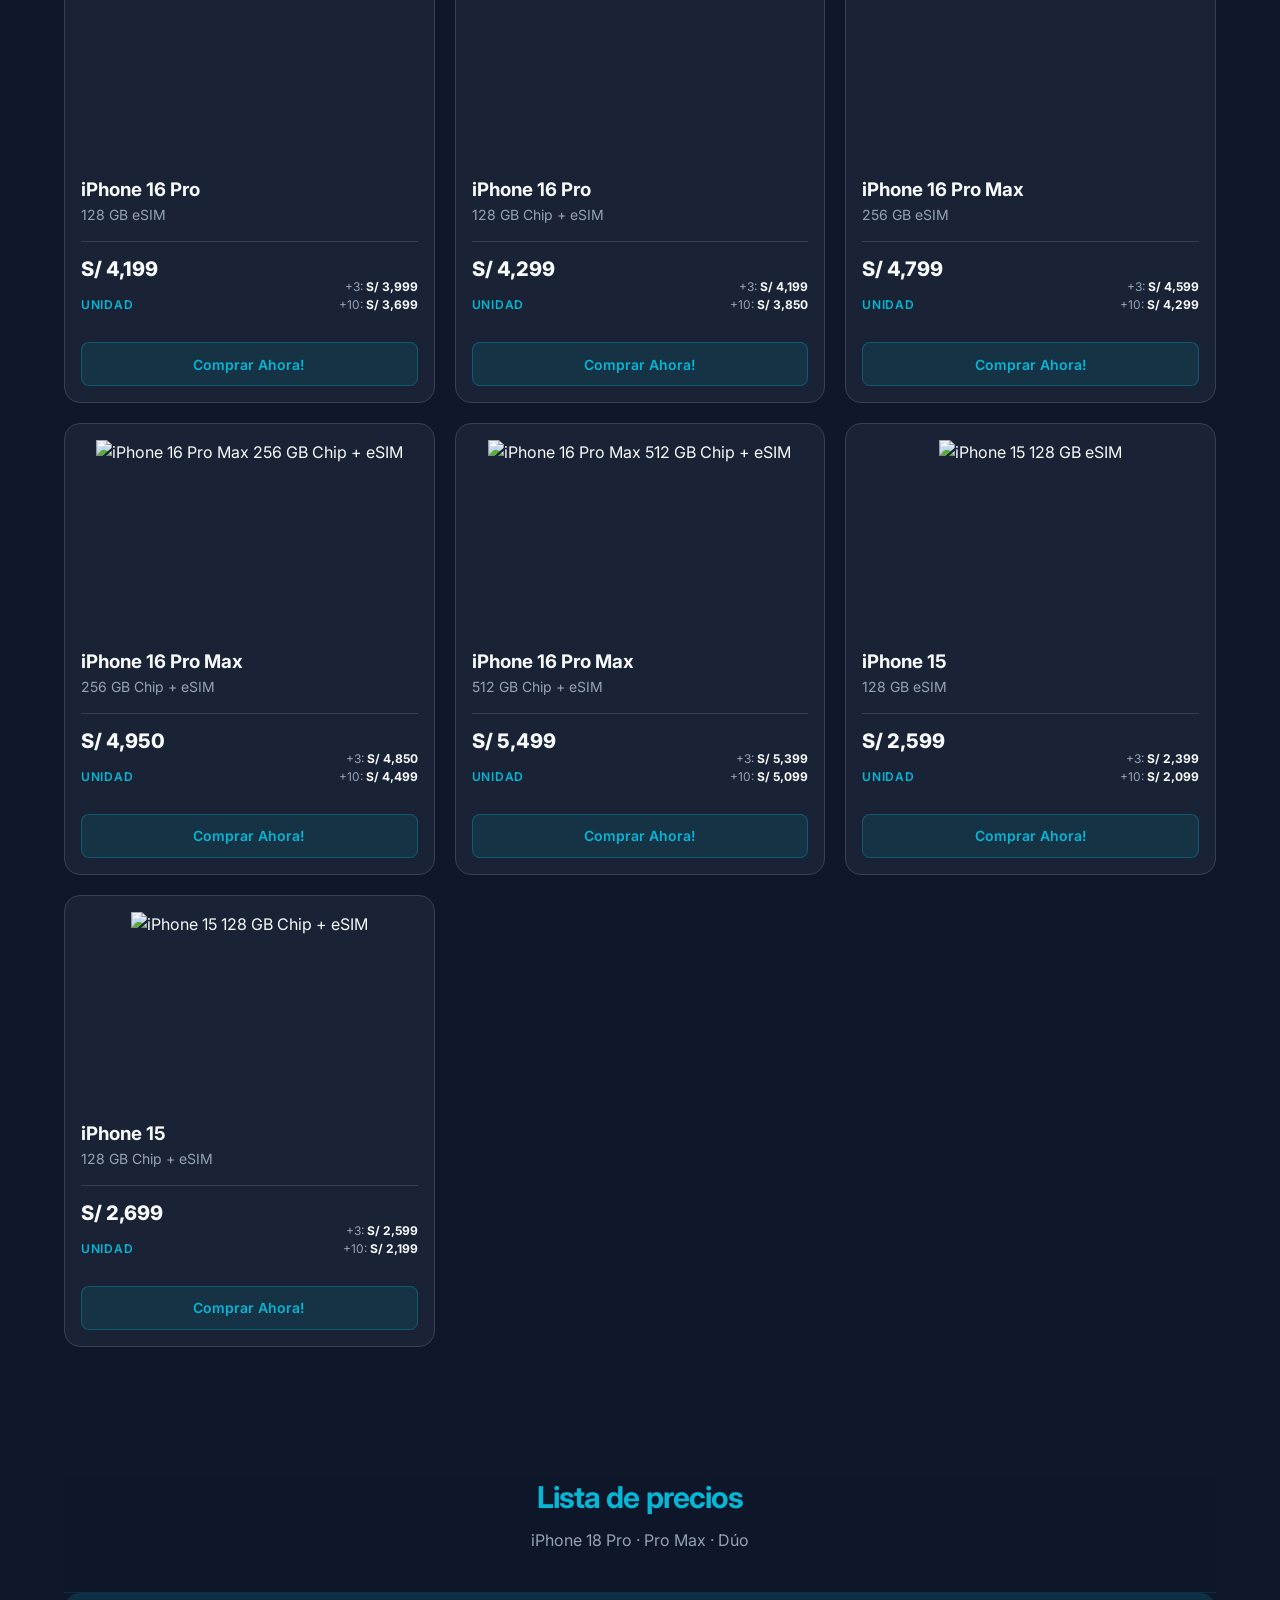
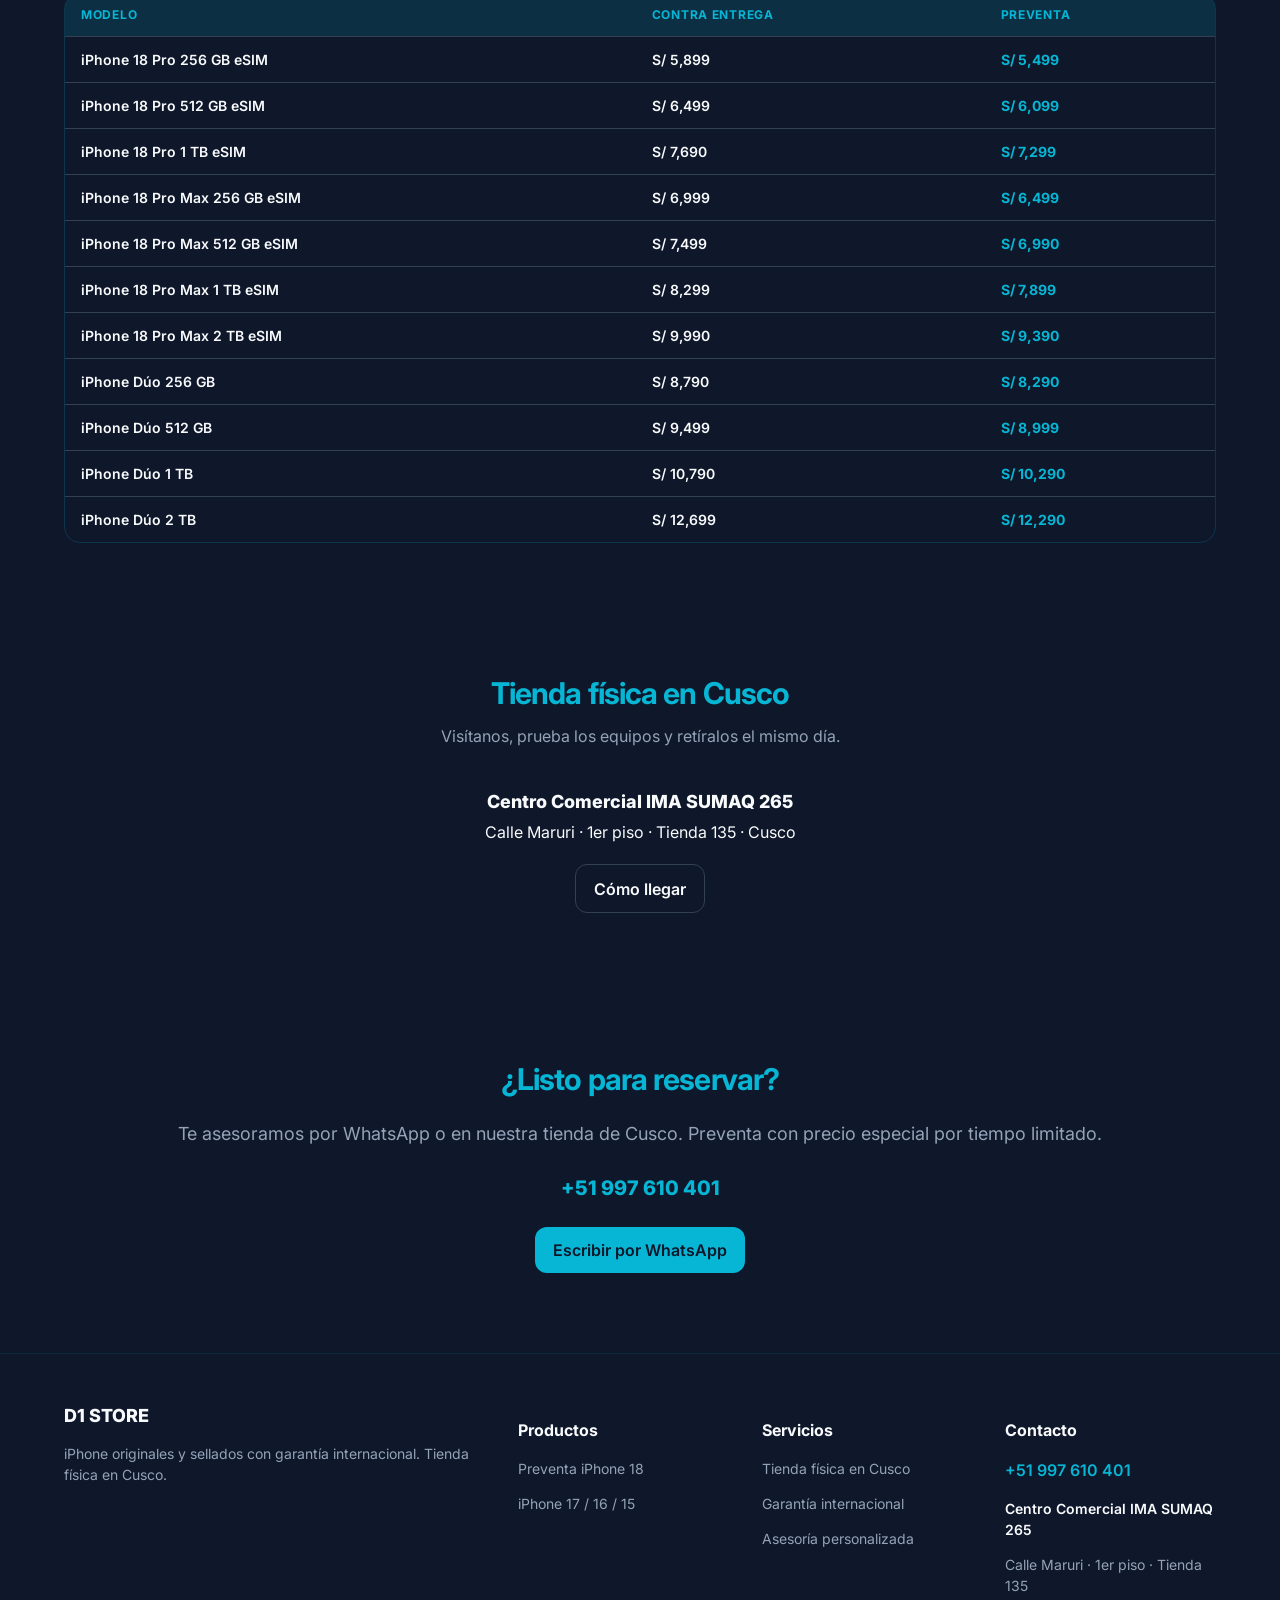
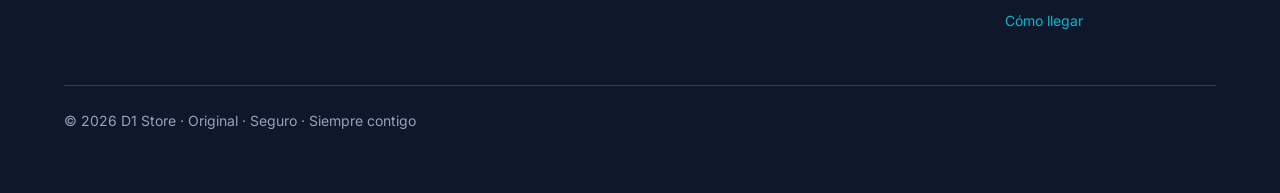
==== commit 98539163: "Hero con video iPhone 18 Pro y animaciones al scroll" ====
--- a/docs/index.html
+++ b/docs/index.html
@@ -80,7 +80,8 @@
     }
     .dot { width: 6px; height: 6px; border-radius: 50%; background: var(--primary); }
     h1 { font-size: clamp(2rem, 5vw, 3rem); line-height: 1.1; letter-spacing: -0.03em; margin: 1rem 0; }
-    h1 span { display: block; color: var(--primary); }
+    h1 > .words { display: block; }
+    h1 > .words:last-child { color: var(--primary); }
     .lede { max-width: 28rem; color: var(--muted); font-size: 1.125rem; }
     .hero-actions { display: flex; flex-wrap: wrap; gap: 0.75rem; margin: 2rem 0; }
     .trust-list { display: flex; flex-wrap: wrap; gap: 0.5rem 1.25rem; padding: 0; margin: 0; list-style: none; color: var(--muted); font-size: 14px; }
@@ -173,6 +174,35 @@
       display: grid; place-items: center; box-shadow: 0 10px 30px color-mix(in srgb, var(--primary) 35%, transparent);
     }
     .icon { width: 18px; height: 18px; fill: none; stroke: currentColor; stroke-width: 2; stroke-linecap: round; stroke-linejoin: round; }
+    .film {
+      position: relative; isolation: isolate;
+      min-height: 88vh; overflow: hidden; background: #000;
+    }
+    .film video { position: absolute; inset: 0; width: 100%; height: 100%; object-fit: cover; }
+    .film-shade {
+      position: absolute; inset: 0;
+      background: linear-gradient(to top, var(--bg) 0%, color-mix(in srgb, var(--bg) 25%, transparent) 45%, color-mix(in srgb, var(--bg) 50%, transparent) 100%);
+    }
+    .film-copy {
+      position: relative; z-index: 2;
+      min-height: 88vh; max-width: 48rem; margin: 0 auto;
+      display: flex; flex-direction: column; align-items: center; justify-content: flex-end;
+      text-align: center; padding: 7rem 1rem 4rem;
+    }
+    .film-copy .kicker { letter-spacing: 0.28em; margin-bottom: 0.75rem; }
+    .film-copy h1 { font-size: clamp(2.25rem, 6vw, 3.75rem); margin: 0; }
+    .film-copy p { color: var(--muted); font-size: 1.125rem; max-width: 26rem; margin: 1.25rem 0 0; }
+    .film-copy .btn { margin-top: 2rem; }
+    .reveal {
+      opacity: 0; transform: translateY(1.25rem); filter: blur(8px);
+      transition: opacity 0.7s cubic-bezier(0.2, 0, 0, 1), transform 0.7s cubic-bezier(0.2, 0, 0, 1), filter 0.7s cubic-bezier(0.2, 0, 0, 1);
+    }
+    .reveal.in { opacity: 1; transform: none; filter: none; }
+    .word {
+      display: inline-block; opacity: 0; transform: translateY(0.4em); filter: blur(6px);
+      transition: opacity 0.55s cubic-bezier(0.2, 0, 0, 1), transform 0.55s cubic-bezier(0.2, 0, 0, 1), filter 0.55s cubic-bezier(0.2, 0, 0, 1);
+    }
+    .in > .word, .in .word { opacity: 1; transform: none; filter: none; }
     @media (min-width: 640px) {
       .grid { grid-template-columns: 1fr 1fr; }
       .hero-card img { height: 192px; }
@@ -187,6 +217,9 @@
     }
     @media (prefers-reduced-motion: reduce) {
       html { scroll-behavior: auto; }
+      .reveal, .word {
+        opacity: 1 !important; transform: none !important; filter: none !important; transition: none !important;
+      }
     }
   </style>
 </head>
@@ -216,11 +249,27 @@
     </nav>
   </header>
 
-  <section class="hero" id="inicio">
+  <section class="film" id="inicio">
+    <video autoplay muted loop playsinline poster="public/videos/iphone-18-pro-hero.jpg" aria-label="Video del iPhone 18 Pro">
+      <source src="public/videos/iphone-18-pro-hero.mp4" type="video/mp4" />
+    </video>
+    <div class="film-shade"></div>
+    <div class="film-copy">
+      <p class="kicker">iPhone 18 Pro</p>
+      <h1 class="words" data-words="El Pro va por más."></h1>
+      <p>Preventa oficial en D1 Store. iPhone 18 Pro Max e iPhone Dúo.</p>
+      <a class="btn btn-primary" href="#preventa">Ver preventa →</a>
+    </div>
+  </section>
+
+  <section class="hero">
     <div class="wrap hero-grid">
       <div>
         <p class="pill"><span class="dot"></span> Preventa oficial abierta</p>
-        <h1>iPhone 18 Pro Max<span>& iPhone Dúo</span></h1>
+        <h1>
+          <span class="words" data-words="iPhone 18 Pro Max"></span>
+          <span class="words" data-words="& iPhone Dúo"></span>
+        </h1>
         <p class="lede">Fotos oficiales de cada modelo. Equipos nuevos sellados, 1 año de garantía internacional y tienda física en Cusco.</p>
         <div class="hero-actions">
           <a class="btn btn-primary" href="#preventa">Ver preventa →</a>
@@ -235,7 +284,7 @@
       <div class="hero-cards">
         <article class="hero-card">
           <span class="badge">Preventa</span>
-          <img src="phones/18-pro-max-burgundy.png" alt="iPhone 18 Pro Max burgundy" />
+          <img src="public/phones/18-pro-max-burgundy.png" alt="iPhone 18 Pro Max burgundy" />
           <div class="info">
             <h3>iPhone 18 Pro Max</h3>
             <p class="spec" style="color:var(--muted);font-size:14px">256 GB · eSIM · Burgundy</p>
@@ -247,7 +296,7 @@
         </article>
         <article class="hero-card">
           <span class="badge">Preventa</span>
-          <img src="phones/duo-star-white.png" alt="iPhone Dúo Star White" />
+          <img src="public/phones/duo-star-white.png" alt="iPhone Dúo Star White" />
           <div class="info">
             <h3>iPhone Dúo</h3>
             <p class="spec" style="color:var(--muted);font-size:14px">256 GB · Star White · Plegable</p>
@@ -273,7 +322,7 @@
   <section id="preventa">
     <div class="wrap">
       <header class="center">
-        <h2>Preventa <span>iPhone 18</span> & Dúo</h2>
+        <h2 class="words" data-words="Preventa iPhone 18 & Dúo"></h2>
         <p class="sub">Fotos oficiales de Apple. Reserva ahora con precio especial de preventa.</p>
       </header>
       <div class="grid" id="preventa-grid"></div>
@@ -283,7 +332,7 @@
   <section id="modelos" style="background:var(--bg)">
     <div class="wrap">
       <header class="center">
-        <h2>Más modelos <span>iPhone</span></h2>
+        <h2 class="words" data-words="Más modelos iPhone"></h2>
         <p class="sub">Stock inmediato. Precios por unidad y por volumen.</p>
       </header>
       <div class="tabs" id="tabs">
@@ -299,7 +348,7 @@
   <section id="precios">
     <div class="wrap">
       <header class="center">
-        <h2>Lista de <span>precios</span></h2>
+        <h2 class="words" data-words="Lista de precios"></h2>
         <p class="sub">iPhone 18 Pro · Pro Max · Dúo</p>
       </header>
       <div class="table-wrap">
@@ -315,7 +364,7 @@
 
   <section id="tienda">
     <div class="wrap center">
-      <h2>Tienda física en <span>Cusco</span></h2>
+      <h2 class="words" data-words="Tienda física en Cusco"></h2>
       <p class="sub">Visítanos, prueba los equipos y retíralos el mismo día.</p>
       <p style="font-size:1.125rem;font-weight:800;margin:0">Centro Comercial IMA SUMAQ 265</p>
       <p class="muted" style="margin:0.35rem 0 1.25rem">Calle Maruri · 1er piso · Tienda 135 · Cusco</p>
@@ -324,7 +373,7 @@
   </section>
 
   <section class="cta" id="contacto">
-    <h2>¿Listo para reservar?</h2>
+    <h2 class="words" data-words="¿Listo para reservar?"></h2>
     <p>Te asesoramos por WhatsApp o en nuestra tienda de Cusco. Preventa con precio especial por tiempo limitado.</p>
     <a class="wa-big" href="https://wa.me/51997610401?text=Hola%2C%20quiero%20informaci%C3%B3n%20sobre%20la%20preventa%20del%20iPhone%2018%20Pro%20Max%20%2F%20iPhone%20D%C3%BAo" target="_blank" rel="noopener">+51 997 610 401</a>
     <div>
@@ -368,39 +417,39 @@
 
   <script>
     const PRODUCTS = [
-      { series:"18", name:"iPhone 18 Pro", storage:"256 GB eSIM", image:"phones/18-pro-black.png", tag:"preventa", preventa:5499, contra:5899 },
-      { series:"18", name:"iPhone 18 Pro", storage:"512 GB eSIM", image:"phones/18-pro-silver.png", tag:"preventa", preventa:6099, contra:6499 },
-      { series:"18", name:"iPhone 18 Pro", storage:"1 TB eSIM", image:"phones/18-pro-glacier.png", tag:"preventa", preventa:7299, contra:7690 },
-      { series:"18", name:"iPhone 18 Pro Max", storage:"256 GB eSIM", image:"phones/18-pro-max-black.png", tag:"preventa", preventa:6499, contra:6999 },
-      { series:"18", name:"iPhone 18 Pro Max", storage:"512 GB eSIM", image:"phones/18-pro-max-silver.png", tag:"preventa", preventa:6990, contra:7499 },
-      { series:"18", name:"iPhone 18 Pro Max", storage:"1 TB eSIM", image:"phones/18-pro-max-glacier.png", tag:"preventa", preventa:7899, contra:8299 },
-      { series:"18", name:"iPhone 18 Pro Max", storage:"2 TB eSIM", image:"phones/18-pro-max-burgundy.png", tag:"preventa", preventa:9390, contra:9990 },
-      { series:"duo", name:"iPhone Dúo", storage:"256 GB", image:"phones/duo-star-white.png", tag:"preventa", preventa:8290, contra:8790 },
-      { series:"duo", name:"iPhone Dúo", storage:"512 GB", image:"phones/duo-night-sky.png", tag:"preventa", preventa:8999, contra:9499 },
-      { series:"duo", name:"iPhone Dúo", storage:"1 TB", image:"phones/duo-star-white.png", tag:"preventa", preventa:10290, contra:10790 },
-      { series:"duo", name:"iPhone Dúo", storage:"2 TB", image:"phones/duo-night-sky.png", tag:"preventa", preventa:12290, contra:12699 },
-      { series:"17", name:"iPhone 17", storage:"256 GB eSIM", image:"phones/17-mistblue.png", tag:"nuevo", unit:3699, bulk3:3599, bulk10:3299 },
-      { series:"17", name:"iPhone 17", storage:"256 GB Chip + eSIM", image:"phones/17-lavender.png", tag:"nuevo", unit:3899, bulk3:3799, bulk10:3499 },
-      { series:"17", name:"iPhone 17", storage:"512 GB eSIM", image:"phones/17-black.png", tag:"nuevo", unit:4299, bulk3:4199, bulk10:3999 },
-      { series:"17", name:"iPhone Air", storage:"Cloud White", image:"phones/17-air-white.png", tag:"nuevo", unit:3999, bulk3:3899, bulk10:3599 },
-      { series:"17", name:"iPhone 17 Pro", storage:"256 GB eSIM", image:"phones/17-pro-blue.png", tag:"nuevo", unit:4799, bulk3:4699, bulk10:4299 },
-      { series:"17", name:"iPhone 17 Pro", storage:"512 GB eSIM", image:"phones/17-pro-silver.png", tag:"nuevo", unit:5499, bulk3:5399, bulk10:4999 },
-      { series:"17", name:"iPhone 17 Pro Max", storage:"256 GB eSIM", image:"phones/17-pro-max-blue.png", tag:"nuevo", unit:4999, bulk3:4799, bulk10:4499 },
-      { series:"17", name:"iPhone 17 Pro Max", storage:"256 GB Chip + eSIM", image:"phones/17-pro-max-orange.png", tag:"nuevo", unit:5599, bulk3:5399, bulk10:5099 },
-      { series:"17", name:"iPhone 17 Pro Max", storage:"512 GB eSIM", image:"phones/17-pro-max-silver.png", tag:"nuevo", unit:5599, bulk3:5399, bulk10:5070 },
-      { series:"17", name:"iPhone 17 Pro Max", storage:"1 TB eSIM", image:"phones/17-pro-max-orange.png", tag:"nuevo", unit:7499, bulk3:7299, bulk10:6999 },
-      { series:"17", name:"iPhone 17 Pro Max", storage:"2 TB eSIM", image:"phones/17-pro-max-blue.png", tag:"nuevo", unit:8990, bulk3:8790, bulk10:7999 },
-      { series:"16", name:"iPhone 16", storage:"128 GB eSIM", image:"phones/16-ultramarine.png", unit:2899, bulk3:2799, bulk10:2499 },
-      { series:"16", name:"iPhone 16", storage:"128 GB Chip + eSIM", image:"phones/16-black.png", unit:2999, bulk3:2899, bulk10:2599 },
-      { series:"16", name:"iPhone 16", storage:"256 GB eSIM", image:"phones/16-teal.png", unit:3199, bulk3:3099, bulk10:2799 },
-      { series:"16", name:"iPhone 16", storage:"256 GB Chip + eSIM", image:"phones/16-pink.png", unit:3399, bulk3:3299, bulk10:2999 },
-      { series:"16", name:"iPhone 16 Pro", storage:"128 GB eSIM", image:"phones/16-pro-natural.png", unit:4199, bulk3:3999, bulk10:3699 },
-      { series:"16", name:"iPhone 16 Pro", storage:"128 GB Chip + eSIM", image:"phones/16-pro-desert.png", unit:4299, bulk3:4199, bulk10:3850 },
-      { series:"16", name:"iPhone 16 Pro Max", storage:"256 GB eSIM", image:"phones/16-pro-max-desert.png", unit:4799, bulk3:4599, bulk10:4299 },
-      { series:"16", name:"iPhone 16 Pro Max", storage:"256 GB Chip + eSIM", image:"phones/16-pro-max-black.png", unit:4950, bulk3:4850, bulk10:4499 },
-      { series:"16", name:"iPhone 16 Pro Max", storage:"512 GB Chip + eSIM", image:"phones/16-pro-max-desert.png", unit:5499, bulk3:5399, bulk10:5099 },
-      { series:"15", name:"iPhone 15", storage:"128 GB eSIM", image:"phones/15-pink.png", unit:2599, bulk3:2399, bulk10:2099 },
-      { series:"15", name:"iPhone 15", storage:"128 GB Chip + eSIM", image:"phones/15-black.png", unit:2699, bulk3:2599, bulk10:2199 }
+      { series:"18", name:"iPhone 18 Pro", storage:"256 GB eSIM", image:"public/phones/18-pro-black.png", tag:"preventa", preventa:5499, contra:5899 },
+      { series:"18", name:"iPhone 18 Pro", storage:"512 GB eSIM", image:"public/phones/18-pro-silver.png", tag:"preventa", preventa:6099, contra:6499 },
+      { series:"18", name:"iPhone 18 Pro", storage:"1 TB eSIM", image:"public/phones/18-pro-glacier.png", tag:"preventa", preventa:7299, contra:7690 },
+      { series:"18", name:"iPhone 18 Pro Max", storage:"256 GB eSIM", image:"public/phones/18-pro-max-black.png", tag:"preventa", preventa:6499, contra:6999 },
+      { series:"18", name:"iPhone 18 Pro Max", storage:"512 GB eSIM", image:"public/phones/18-pro-max-silver.png", tag:"preventa", preventa:6990, contra:7499 },
+      { series:"18", name:"iPhone 18 Pro Max", storage:"1 TB eSIM", image:"public/phones/18-pro-max-glacier.png", tag:"preventa", preventa:7899, contra:8299 },
+      { series:"18", name:"iPhone 18 Pro Max", storage:"2 TB eSIM", image:"public/phones/18-pro-max-burgundy.png", tag:"preventa", preventa:9390, contra:9990 },
+      { series:"duo", name:"iPhone Dúo", storage:"256 GB", image:"public/phones/duo-star-white.png", tag:"preventa", preventa:8290, contra:8790 },
+      { series:"duo", name:"iPhone Dúo", storage:"512 GB", image:"public/phones/duo-night-sky.png", tag:"preventa", preventa:8999, contra:9499 },
+      { series:"duo", name:"iPhone Dúo", storage:"1 TB", image:"public/phones/duo-star-white.png", tag:"preventa", preventa:10290, contra:10790 },
+      { series:"duo", name:"iPhone Dúo", storage:"2 TB", image:"public/phones/duo-night-sky.png", tag:"preventa", preventa:12290, contra:12699 },
+      { series:"17", name:"iPhone 17", storage:"256 GB eSIM", image:"public/phones/17-mistblue.png", tag:"nuevo", unit:3699, bulk3:3599, bulk10:3299 },
+      { series:"17", name:"iPhone 17", storage:"256 GB Chip + eSIM", image:"public/phones/17-lavender.png", tag:"nuevo", unit:3899, bulk3:3799, bulk10:3499 },
+      { series:"17", name:"iPhone 17", storage:"512 GB eSIM", image:"public/phones/17-black.png", tag:"nuevo", unit:4299, bulk3:4199, bulk10:3999 },
+      { series:"17", name:"iPhone Air", storage:"Cloud White", image:"public/phones/17-air-white.png", tag:"nuevo", unit:3999, bulk3:3899, bulk10:3599 },
+      { series:"17", name:"iPhone 17 Pro", storage:"256 GB eSIM", image:"public/phones/17-pro-blue.png", tag:"nuevo", unit:4799, bulk3:4699, bulk10:4299 },
+      { series:"17", name:"iPhone 17 Pro", storage:"512 GB eSIM", image:"public/phones/17-pro-silver.png", tag:"nuevo", unit:5499, bulk3:5399, bulk10:4999 },
+      { series:"17", name:"iPhone 17 Pro Max", storage:"256 GB eSIM", image:"public/phones/17-pro-max-blue.png", tag:"nuevo", unit:4999, bulk3:4799, bulk10:4499 },
+      { series:"17", name:"iPhone 17 Pro Max", storage:"256 GB Chip + eSIM", image:"public/phones/17-pro-max-orange.png", tag:"nuevo", unit:5599, bulk3:5399, bulk10:5099 },
+      { series:"17", name:"iPhone 17 Pro Max", storage:"512 GB eSIM", image:"public/phones/17-pro-max-silver.png", tag:"nuevo", unit:5599, bulk3:5399, bulk10:5070 },
+      { series:"17", name:"iPhone 17 Pro Max", storage:"1 TB eSIM", image:"public/phones/17-pro-max-orange.png", tag:"nuevo", unit:7499, bulk3:7299, bulk10:6999 },
+      { series:"17", name:"iPhone 17 Pro Max", storage:"2 TB eSIM", image:"public/phones/17-pro-max-blue.png", tag:"nuevo", unit:8990, bulk3:8790, bulk10:7999 },
+      { series:"16", name:"iPhone 16", storage:"128 GB eSIM", image:"public/phones/16-ultramarine.png", unit:2899, bulk3:2799, bulk10:2499 },
+      { series:"16", name:"iPhone 16", storage:"128 GB Chip + eSIM", image:"public/phones/16-black.png", unit:2999, bulk3:2899, bulk10:2599 },
+      { series:"16", name:"iPhone 16", storage:"256 GB eSIM", image:"public/phones/16-teal.png", unit:3199, bulk3:3099, bulk10:2799 },
+      { series:"16", name:"iPhone 16", storage:"256 GB Chip + eSIM", image:"public/phones/16-pink.png", unit:3399, bulk3:3299, bulk10:2999 },
+      { series:"16", name:"iPhone 16 Pro", storage:"128 GB eSIM", image:"public/phones/16-pro-natural.png", unit:4199, bulk3:3999, bulk10:3699 },
+      { series:"16", name:"iPhone 16 Pro", storage:"128 GB Chip + eSIM", image:"public/phones/16-pro-desert.png", unit:4299, bulk3:4199, bulk10:3850 },
+      { series:"16", name:"iPhone 16 Pro Max", storage:"256 GB eSIM", image:"public/phones/16-pro-max-desert.png", unit:4799, bulk3:4599, bulk10:4299 },
+      { series:"16", name:"iPhone 16 Pro Max", storage:"256 GB Chip + eSIM", image:"public/phones/16-pro-max-black.png", unit:4950, bulk3:4850, bulk10:4499 },
+      { series:"16", name:"iPhone 16 Pro Max", storage:"512 GB Chip + eSIM", image:"public/phones/16-pro-max-desert.png", unit:5499, bulk3:5399, bulk10:5099 },
+      { series:"15", name:"iPhone 15", storage:"128 GB eSIM", image:"public/phones/15-pink.png", unit:2599, bulk3:2399, bulk10:2099 },
+      { series:"15", name:"iPhone 15", storage:"128 GB Chip + eSIM", image:"public/phones/15-black.png", unit:2699, bulk3:2599, bulk10:2199 }
     ];
 
     const soles = (n) => "S/ " + n.toLocaleString("es-PE");
@@ -449,6 +498,41 @@
     document.getElementById("price-rows").innerHTML = PRODUCTS.filter((p) => p.preventa && p.contra).map((p) =>
       `<tr><td class="strong">${p.name} ${p.storage}</td><td class="strong">${soles(p.contra)}</td><td class="cyan">${soles(p.preventa)}</td></tr>`
     ).join("");
+
+    const reduce = window.matchMedia("(prefers-reduced-motion: reduce)").matches;
+    function fillWords(el) {
+      const text = el.getAttribute("data-words") || el.textContent.trim();
+      const parts = text.split(" ");
+      el.innerHTML = parts.map((w, i) =>
+        `<span class="word" style="transition-delay:${i * 85}ms">${w}${i < parts.length - 1 ? "&nbsp;" : ""}</span>`
+      ).join("");
+    }
+    function watch(el) {
+      if (reduce) { el.classList.add("in"); return; }
+      const io = new IntersectionObserver(([entry]) => {
+        if (entry.isIntersecting) { el.classList.add("in"); io.disconnect(); }
+      }, { threshold: 0.16, rootMargin: "0px 0px -10% 0px" });
+      io.observe(el);
+    }
+    document.querySelectorAll(".words").forEach((el) => {
+      fillWords(el);
+      watch(el);
+    });
+    document.querySelectorAll(".hero-card, .bar, #preventa header, #modelos header, .table-wrap, #tienda, .cta").forEach((el) => {
+      el.classList.add("reveal");
+      watch(el);
+    });
+    function revealCards() {
+      document.querySelectorAll(".card").forEach((el) => {
+        if (el.dataset.watched) return;
+        el.dataset.watched = "1";
+        el.classList.add("reveal");
+        watch(el);
+      });
+    }
+    revealCards();
+    const tabs = document.getElementById("tabs");
+    tabs.addEventListener("click", () => setTimeout(revealCards, 0));
   </script>
 </body>
 </html>
